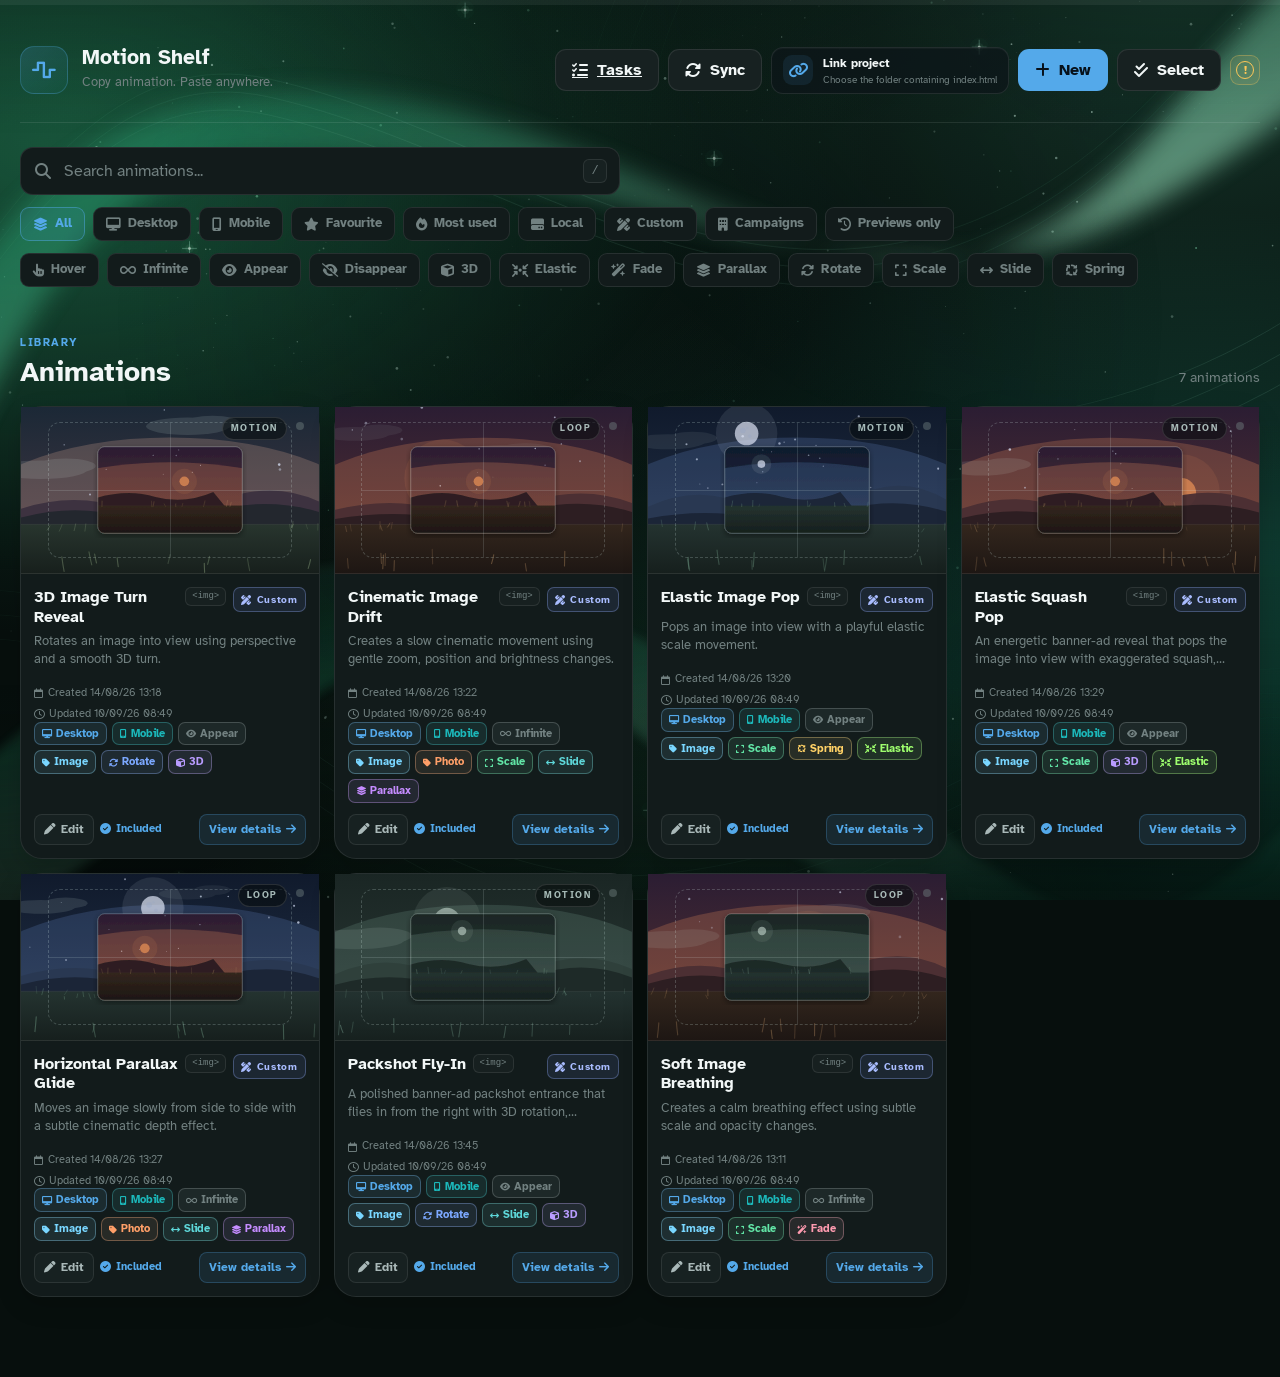
==== index.html @ ca67dcf7 "Motion Shelf V1.23" ====
<!doctype html>
<html lang="en">
  <head>
    <meta charset="UTF-8" />

    <meta name="viewport" content="width=device-width, initial-scale=1.0" />

    <meta
      name="description"
      content="Motion Shelf — a visual CSS animation library."
    />

    <title>Motion Shelf — Animation Library</title>

    <!-- Font -->
    <link rel="preconnect" href="https://fonts.googleapis.com" />
    <link rel="preconnect" href="https://fonts.gstatic.com" crossorigin />

    <link
      href="https://fonts.googleapis.com/css2?family=Atkinson+Hyperlegible:wght@400;700&display=swap"
      rel="stylesheet"
    />

    <!-- Font Awesome -->
    <link
      rel="stylesheet"
      href="https://cdnjs.cloudflare.com/ajax/libs/font-awesome/6.7.2/css/all.min.css"
    />

    <!-- Global -->
    <link rel="stylesheet" href="./styles/styles.css" />

    <!-- Components -->
    <link rel="stylesheet" href="./styles/base.css" />
    <link rel="stylesheet" href="./styles/header.css" />
    <link rel="stylesheet" href="./styles/filters.css" />
    <link rel="stylesheet" href="./styles/cards.css" />
    <link rel="stylesheet" href="./styles/modals.css" />
    <link rel="stylesheet" href="./styles/forms.css" />
    <link rel="stylesheet" href="./styles/enhancements.css" />
    <link rel="stylesheet" href="./styles/library-atmosphere.css" />
    <link rel="stylesheet" href="./styles/toast.css" />

    <!-- ONLY @keyframes -->
    <link rel="stylesheet" href="./styles/keyframes.css" />
  </head>

  <body class="library-page">
    <div class="scroll-progress" aria-hidden="true"><span class="scroll-progress-fill" id="scrollProgressFill"></span></div>
    <div class="ambient-background library-atmosphere" id="libraryAtmosphere" aria-hidden="true">
      <div class="atmosphere-depth" data-depth="0.3">
        <div class="atmosphere-haze"></div>
      </div>
      <div class="atmosphere-depth" data-depth="0.18">
        <svg class="atmosphere-stars" id="libraryStars" viewBox="0 0 1600 1000" preserveAspectRatio="xMidYMid slice" focusable="false"></svg>
      </div>
      <div class="atmosphere-depth" data-depth="0.65">
        <svg class="atmosphere-aurora" viewBox="0 0 1600 1000" preserveAspectRatio="xMidYMid slice" focusable="false">
          <defs>
            <linearGradient id="auroraRibbon" x1="0" y1="0" x2="1" y2="1">
              <stop offset="0" stop-color="#1c7156" stop-opacity="0" />
              <stop offset="0.32" stop-color="#30b883" stop-opacity="0.46" />
              <stop offset="0.56" stop-color="#a8f5ce" stop-opacity="0.6" />
              <stop offset="0.78" stop-color="#19956b" stop-opacity="0.3" />
              <stop offset="1" stop-color="#0e493d" stop-opacity="0" />
            </linearGradient>
            <linearGradient id="auroraEdge" x1="0" y1="0" x2="1" y2="0">
              <stop offset="0" stop-color="#8befbc" stop-opacity="0" />
              <stop offset="0.45" stop-color="#b0fddd" stop-opacity="0.58" />
              <stop offset="1" stop-color="#29ae78" stop-opacity="0" />
            </linearGradient>
          </defs>
          <g class="aurora-ribbon aurora-ribbon--distant">
            <path d="M-200 640 C100 770 60 190 440 165 S1030 510 1290 195 S1600 -140 1850 75 L1850 155 C1560 -15 1520 135 1280 270 S760 210 440 225 S170 880 -200 740Z" fill="url(#auroraRibbon)" />
            <path d="M-200 640 C100 770 60 190 440 165 S1030 510 1290 195 S1600 -140 1850 75" fill="none" stroke="url(#auroraEdge)" stroke-width="1.2" />
          </g>
          <g class="aurora-ribbon aurora-ribbon--near">
            <path d="M-190 790 C180 1110 220 455 720 645 S1170 1190 1570 670 L1700 665 C1270 1320 980 865 710 710 S170 1260 -190 870Z" fill="url(#auroraRibbon)" />
            <path d="M-190 790 C180 1110 220 455 720 645 S1170 1190 1570 670" fill="none" stroke="url(#auroraEdge)" stroke-width="1" />
          </g>
        </svg>
      </div>
      <div class="atmosphere-depth" data-depth="0.45">
        <svg class="atmosphere-contours" viewBox="0 0 1600 1000" preserveAspectRatio="xMidYMid slice" focusable="false">
          <g fill="none" stroke="url(#auroraEdge)">
            <ellipse cx="1240" cy="100" rx="470" ry="325" transform="rotate(-32 1240 100)" />
            <ellipse cx="1240" cy="100" rx="505" ry="350" transform="rotate(-32 1240 100)" />
            <ellipse cx="1240" cy="100" rx="540" ry="375" transform="rotate(-32 1240 100)" />
            <path d="M-100 870 C240 300 440 940 820 900 S1290 540 1730 820 M-100 893 C240 323 440 963 820 923 S1290 563 1730 843 M-100 916 C240 346 440 986 820 946 S1290 586 1730 866" />
          </g>
        </svg>
      </div>
      <div class="atmosphere-depth" data-depth="0.8">
        <svg class="atmosphere-filaments" viewBox="0 0 1600 1000" preserveAspectRatio="xMidYMid slice" focusable="false">
          <g fill="none" stroke="url(#auroraEdge)">
            <path d="M-100 495 C100 630 180 90 450 150 S990 480 1300 150 S1700 -70 1800 10" />
            <path d="M-100 512 C100 647 180 107 450 167 S990 497 1300 167 S1700 -53 1800 27" />
            <path d="M-100 529 C100 664 180 124 450 184 S990 514 1300 184 S1700 -36 1800 44" />
            <path class="aurora-tracer" d="M-100 512 C100 647 180 107 450 167 S990 497 1300 167 S1700 -53 1800 27" />
          </g>
        </svg>
        <svg class="atmosphere-beacons" id="libraryBeacons" viewBox="0 0 1600 1000" preserveAspectRatio="xMidYMid slice" focusable="false"></svg>
      </div>
      <div class="atmosphere-depth atmosphere-depth--particles" data-depth="1">
        <div class="ambient-sparks" id="ambientSparks"></div>
      </div>
      <div class="atmosphere-depth" data-depth="0.9">
        <span class="library-meteor library-meteor--one"></span>
        <span class="library-meteor library-meteor--two"></span>
        <span class="library-meteor library-meteor--three"></span>
      </div>
      <div class="atmosphere-vignette"></div>
    </div>

    <div class="app-shell">
      <!-- ==================================================
    HEADER
    ================================================== -->

      <header class="site-header">
        <div class="brand">
          <div class="brand-mark">
            <i class="fa-solid fa-wave-square"></i>
          </div>

          <div class="brand-copy">
            <h1>Motion Shelf</h1>
            <p>Copy animation. Paste anywhere.</p>
          </div>
        </div>

        <div class="header-actions">
          <a class="button secondary section-link" href="./tasks.html">
            <i class="fa-solid fa-list-check"></i>
            <span>Tasks</span>
          </a>
          <button
            class="button secondary"
            id="syncButton"
            type="button"
            title="Read the campaign archives, classify and group what they contain, and bring the canonical animations into the library. The archives are opened read only."
          >
            <i class="fa-solid fa-rotate"></i>
            <span>Sync</span>
          </button>
          <div class="project-link" id="projectLink" data-status="unlinked">
            <button
              class="project-link-main"
              id="projectLinkButton"
              type="button"
              title="Link the project folder once, then Motion Shelf will reuse it."
            >
              <span class="project-link-icon">
                <i class="fa-solid fa-link"></i>
              </span>
              <span class="project-link-copy">
                <strong id="projectLinkTitle">Link project</strong>
                <small id="projectLinkPath">Choose the folder containing index.html</small>
              </span>
            </button>
            <button
              class="project-change-button"
              id="projectChangeButton"
              type="button"
              title="Choose a different project folder"
              aria-label="Choose a different project folder"
              hidden
            >
              <i class="fa-solid fa-folder-tree"></i>
            </button>
          </div>

          <button
            class="button primary new-button"
            id="newAnimationButton"
            type="button"
          >
            <i class="fa-solid fa-plus"></i>
            <span>New</span>
          </button>

          <button
            class="button secondary select-button"
            id="selectModeButton"
            type="button"
          >
            <i class="fa-solid fa-check-double"></i>
            <span>Select</span>
          </button>

          <button
            class="preview-notice"
            id="previewNotice"
            type="button"
            data-tooltip-place="below"
            data-tooltip="Card previews are a guide, not the finished animation.
Every preview loops, whatever the animation's real iteration count -- so a one-shot motion restarts over and over and can look broken, a long delay leaves the card still for a moment, and a very short duration reads as flicker.
The subject is a stand-in, not the artwork the animation was written for, and the parent perspective and clipping differ too.
The CSS you copy, export or push runs with the real iteration count and parent styles."
          >
            <span class="preview-notice-mark" aria-hidden="true">!</span>
            <span class="preview-notice-label">Previews are approximate</span>
          </button>

        </div>
      </header>

      <!-- ==================================================
    SELECTION BAR
    ================================================== -->

      <div class="selection-bar" id="selectionBar" hidden>
        <div class="selection-info">
          <strong id="selectedCount"> 0 selected </strong>

          <span> Choose animations to remove. </span>
        </div>

        <div class="selection-actions">
          <button
            class="button secondary"
            id="cancelSelectionButton"
            type="button"
          >
            Cancel
          </button>

          <button
            class="button danger"
            id="deleteSelectedButton"
            type="button"
            disabled
          >
            <i class="fa-solid fa-trash"></i>
            Delete
          </button>
        </div>
      </div>

      <!-- ==================================================
    MAIN
    ================================================== -->

      <main>
        <section class="toolbar">
          <div class="search-wrap">
            <i class="fa-solid fa-magnifying-glass"></i>

            <input
              id="searchInput"
              type="search"
              placeholder="Search animations..."
              autocomplete="off"
            />

            <kbd>/</kbd>
          </div>

          <div
            class="filter-list"
            id="filterList"
            aria-label="Animation filters"
          ></div>
        </section>

        <div class="results-heading">
          <div>
            <span class="eyebrow"> LIBRARY </span>

            <h2>Animations</h2>
          </div>

          <div class="results-controls">
            <span class="result-count" id="resultCount"> 0 animations </span>
            <button class="button secondary variants-button" id="variantsButton" type="button" aria-pressed="false" hidden>Show all variants</button>
          </div>
        </div>

        <!-- Cards are generated by JavaScript -->

        <section class="animation-grid" id="animationGrid"></section>

        <!-- ==================================================
      EMPTY STATE
      ================================================== -->

        <div class="empty-state" id="emptyState">
          <div class="empty-icon">
            <i class="fa-regular fa-face-frown"></i>
          </div>

          <h3>No animations yet</h3>

          <p>Create your first animation with the New button.</p>

          <button class="button primary" id="emptyNewButton" type="button">
            <i class="fa-solid fa-plus"></i>
            Create animation
          </button>
        </div>
      </main>
    </div>

    <button class="aurora-top" id="backToTop" type="button" aria-label="Back to top" title="Back to top" hidden>
      <span class="aurora-top-glow" aria-hidden="true"></span>
      <svg class="aurora-top-orbit" viewBox="0 0 64 64" fill="none" aria-hidden="true">
        <circle class="aurora-top-track" cx="32" cy="32" r="28" />
        <circle class="aurora-top-progress" cx="32" cy="32" r="28" pathLength="100" />
        <path class="aurora-top-ribbon" d="M8 39C18 7 45 57 56 24M10 44C24 13 40 48 53 19" />
      </svg>
      <svg class="aurora-top-arrow" viewBox="0 0 24 24" fill="none" aria-hidden="true">
        <path d="M6 12l6-6 6 6M12 6v13" />
        <path class="aurora-top-star" d="M19 3v4M17 5h4" />
      </svg>
      <span class="aurora-top-label">Back to top</span>
    </button>

    <!-- ==================================================
  DETAIL MODAL
  ================================================== -->

    <div class="modal-backdrop" id="detailModalBackdrop" hidden>
      <div
        class="modal detail-modal"
        role="dialog"
        aria-modal="true"
        aria-labelledby="detailModalTitle"
      >
        <button
          class="modal-close"
          id="detailCloseButton"
          type="button"
          aria-label="Close details"
        >
          <i class="fa-solid fa-xmark"></i>
        </button>

        <div id="detailModalContent"></div>
      </div>
    </div>

    <!-- ==================================================
  EDITOR MODAL
  ================================================== -->

    <div class="modal-backdrop" id="editorModalBackdrop" hidden>
      <div
        class="modal editor-modal"
        role="dialog"
        aria-modal="true"
        aria-labelledby="editorModalTitle"
      >
        <button
          class="modal-close"
          id="editorCloseButton"
          type="button"
          aria-label="Close editor"
        >
          <i class="fa-solid fa-xmark"></i>
        </button>

        <div class="modal-heading">
          <span class="eyebrow">
            <span id="editorEyebrow"> CREATE </span>
          </span>

          <h2 id="editorModalTitle">New animation</h2>

          <p id="editorModalDescription">Create a reusable animation preset.</p>
        </div>

        <form id="animationForm" novalidate>
          <input type="hidden" name="id" />

          <div class="form-error-summary" id="formErrorSummary" role="alert" hidden></div>

          <div class="editor-workspace">
            <section class="editor-live-section" aria-labelledby="livePreviewTitle">
            <div class="section-heading-row">
              <div>
                <span class="section-kicker">ALWAYS LIVE</span>
                <h3 id="livePreviewTitle">Safe-frame preview</h3>
              </div>
              <span class="preview-loop-badge"><i class="fa-solid fa-infinity"></i> Editor loop</span>
            </div>

            <div class="editor-live-stage" id="editorLiveStage">
              <div class="safe-frame" aria-hidden="true">
                <span>SAFE FRAME</span>
              </div>
              <div class="editor-live-parent" id="editorLiveParent">
                <img id="editorLiveImage" alt="Live animation preview" />
              </div>
            </div>
            <div class="editor-preview-meta"><code id="editorClassPreview">.ms-animation</code><span><i class="fa-solid fa-lock"></i> Current animation only</span></div>
            </section>

            <div class="editor-controls">
              <div class="form-grid">
            <!-- NAME -->

            <label>
              <span>Name</span>

              <input name="name" required placeholder="Floating image" />
            </label>

            <label>
              <span>Scoped CSS class</span>

              <input name="className" required autocomplete="off" placeholder="ms-floating-image" />
              <small class="field-help">Only this animation uses this selector.</small>
            </label>

            <!-- TARGET -->

            <label>
              <span>Target</span>

              <select name="target">
                <option value="div">div</option>

                <option value="img">img</option>

                <option value="button">button</option>

                <option value="element">element</option>
              </select>
            </label>

            <!-- DESCRIPTION -->

            <label class="full">
              <span>Description</span>

              <textarea
                name="description"
                rows="3"
                placeholder="Explain what the animation does."
              ></textarea>
            </label>

            <!-- DEVICE -->

            <div class="form-field">
              <span class="field-label"> Device </span>

              <div class="device-selector" id="deviceSelector">
                <button type="button" data-device="desktop">
                  <i class="fa-solid fa-desktop"></i>
                  Desktop
                </button>

                <button type="button" data-device="mobile">
                  <i class="fa-solid fa-mobile-screen"></i>
                  Mobile
                </button>

                <button type="button" data-device="both">
                  <i class="fa-solid fa-display"></i>
                  Both
                </button>
              </div>

              <input type="hidden" name="device" value="desktop" />
            </div>

            <!-- INTERACTION -->

            <label>
              <span>Interaction</span>

              <select name="interaction">
                <option value="appear">Appear</option>

                <option value="disappear">Disappear</option>

                <option value="hover">Hover</option>

                <option value="infinite">Infinite</option>

                <option value="static">Static</option>
              </select>
            </label>

            <!-- CATEGORY -->

            <div class="form-field full">
              <span class="field-label"> Categories </span>

              <div class="category-picker" id="categoryPicker"></div>
            </div>

            <!-- ANIMATION NAME -->

            <label class="full">
              <span> Animation keyframe name </span>

              <input name="animationName" required autocomplete="off" list="animationNameSuggestions" placeholder="msFloatingImage" />
              <datalist id="animationNameSuggestions">
                <option value="msFadeIn"></option>
                <option value="msSlideUp"></option>
                <option value="msFloat"></option>
                <option value="msPulse"></option>
                <option value="msRotateIn"></option>
              </datalist>
            </label>

            <section class="form-section full animation-settings">
              <div class="section-heading-row compact">
                <div>
                  <span class="section-kicker">ANIMATION SETTINGS</span>
                  <h3>Timing and easing</h3>
                </div>
                <code id="resolvedEasingValue">cubic-bezier(0.42, 0, 0.58, 1)</code>
              </div>

              <div class="animation-settings-grid">
                <label>
                  <span>Duration</span>
                  <div class="number-unit-field">
                    <input name="duration" type="number" min="0.01" step="0.05" value="1.2" inputmode="decimal" />
                    <select name="durationUnit" aria-label="Duration unit">
                      <option value="s">s</option>
                      <option value="ms">ms</option>
                    </select>
                  </div>
                </label>

                <label>
                  <span>Delay</span>
                  <div class="number-unit-field">
                    <input name="delay" type="number" step="0.05" value="0" inputmode="decimal" />
                    <select name="delayUnit" aria-label="Delay unit">
                      <option value="s">s</option>
                      <option value="ms">ms</option>
                    </select>
                  </div>
                </label>

                <label>
                  <span>Iterations in exported CSS</span>
                  <input name="iterationCount" value="1" list="iterationSuggestions" autocomplete="off" />
                  <datalist id="iterationSuggestions">
                    <option value="1"></option>
                    <option value="2"></option>
                    <option value="3"></option>
                    <option value="infinite"></option>
                  </datalist>
                </label>

                <label>
                  <span>Easing family</span>
                  <select id="easingFamily"></select>
                  <select name="easing" id="easingSelect" hidden aria-hidden="true" tabindex="-1"></select>
                </label>
              </div>

                <div class="easing-direction" role="group" aria-label="Power strength" id="easingPower" hidden>
                  <span>Power</span>
                  <button type="button" data-power="1" aria-pressed="false">1</button>
                  <button type="button" data-power="2" aria-pressed="false">2</button>
                  <button type="button" data-power="3" aria-pressed="false">3</button>
                  <button type="button" data-power="4" aria-pressed="false">4</button>
                </div>
                <div class="easing-direction" role="group" aria-label="Easing direction" id="easingDirection">
                  <span>Direction</span>
                  <button type="button" data-direction="default" aria-pressed="false" hidden>Default</button>
                  <button type="button" data-direction="in" aria-pressed="false">In</button>
                  <button type="button" data-direction="out" aria-pressed="false">Out</button>
                  <button type="button" data-direction="inOut" aria-pressed="false">InOut</button>
                  <small id="easingDirectionHelp">Choose a GSAP-style family to set its direction.</small>
                </div>
              <details class="easing-library">
                <summary>Browse easing curves <span>CSS + GSAP-style</span></summary>
                <div class="easing-library-grid" id="easingLibrary"></div>
              </details>

              <div class="bezier-editor" id="bezierEditor">
                <div class="bezier-graph" id="bezierGraph">
                  <svg viewBox="0 0 300 200" role="img" aria-label="Draggable cubic bezier curve editor">
                    <path class="bezier-grid" d="M24 60H276 M24 100H276 M24 140H276 M87 20V180 M150 20V180 M213 20V180" />
                    <path class="bezier-guide" id="bezierGuideOne" />
                    <path class="bezier-guide" id="bezierGuideTwo" />
                    <path class="bezier-curve" id="bezierCurve" />
                    <circle class="bezier-endpoint" cx="24" cy="140" r="4" />
                    <circle class="bezier-endpoint" cx="276" cy="60" r="4" />
                    <circle class="bezier-handle" id="bezierHandleOne" r="9" tabindex="0" />
                    <circle class="bezier-handle second" id="bezierHandleTwo" r="9" tabindex="0" />
                  </svg>
                  <span class="bezier-axis start">0</span>
                  <span class="bezier-axis end">1</span>
                </div>

                <div class="bezier-controls">
                  <p id="easingHelp">Drag both handles to customize the curve.</p>
                  <div class="bezier-inputs">
                    <label><span>x1</span><input name="bezierX1" type="number" min="0" max="1" step="0.001" /></label>
                    <label><span>y1</span><input name="bezierY1" type="number" min="-0.5" max="1.5" step="0.001" /></label>
                    <label><span>x2</span><input name="bezierX2" type="number" min="0" max="1" step="0.001" /></label>
                    <label><span>y2</span><input name="bezierY2" type="number" min="-0.5" max="1.5" step="0.001" /></label>
                  </div>
                  <div class="easing-runway" aria-label="Live easing preview">
                    <span id="easingRunner"></span>
                  </div>
                </div>
              </div>
            </section>

            <!-- CSS -->

            <label class="full">
              <span> Styles for this class </span>

              <div
                class="template-values"
                id="templateValues"
                aria-label="Adjustable values"
                hidden
              ></div>

              <textarea
                name="css"
                rows="7"
                spellcheck="false"
                placeholder="width: 240px;
border-radius: 24px;
filter: drop-shadow(0 18px 28px rgba(0, 0, 0, .3));"
              ></textarea>
              <small class="field-help">These declarations are exported only under the scoped class above. Animation timing is controlled above.</small>
            </label>

            <!-- KEYFRAMES -->

            <label class="full">
              <span> Keyframes </span>

              <textarea
                name="keyframes"
                rows="12"
                required
                spellcheck="false"
                placeholder="from {
  opacity: 0;
}

to {
  opacity: 1;
}"
              ></textarea>

              <small class="field-help">
                Enter either the contents of the keyframes or a complete
                @keyframes rule.
              </small>
            </label>

            <!-- PARENT -->

            <label class="full">
              <span> Parent properties </span>

              <textarea
                name="parent"
                rows="6"
                spellcheck="false"
                placeholder="perspective: 1000px;
transform-style: preserve-3d;"
              ></textarea>

              <small class="field-help">
                Useful for 3D animations and parent-level CSS.
              </small>
            </label>
              </div>
            </div>
          </div>

          <div class="form-actions">
            <button
              type="button"
              class="button secondary"
              id="editorCancelButton"
            >
              Cancel
            </button>

            <button
              type="submit"
              class="button primary"
              id="saveAnimationButton"
            >
              <i class="fa-solid fa-plus"></i>
              Add animation
            </button>
          </div>
        </form>
      </div>
    </div>

    <!-- ==================================================
  DELETE MODAL
  ================================================== -->

    <div class="modal-backdrop" id="scanModalBackdrop" hidden>
      <section
        class="modal small-modal scan-modal"
        role="dialog"
        aria-modal="true"
        aria-labelledby="scanModalTitle"
      >
        <button
          class="modal-close"
          id="scanCloseButton"
          type="button"
          aria-label="Close"
        >
          <i class="fa-solid fa-xmark"></i>
        </button>

        <div class="modal-heading">
          <span class="eyebrow">
            <i class="fa-solid fa-radar"></i>
            ARCHIVE SCAN
          </span>

          <h2 id="scanModalTitle">Sync results</h2>

          <p id="scanModalDescription">
            The archives were read without being modified.
          </p>
        </div>

        <dl class="scan-stats" id="scanStats"></dl>

        <div class="scan-actions">
          <button class="button secondary" id="scanDismissButton" type="button">
            Close
          </button>

          <button class="button primary" id="scanImportButton" type="button">
            <i class="fa-solid fa-file-import"></i>
            <span id="scanImportLabel">Add to library</span>
          </button>
        </div>
      </section>
    </div>

    <div class="modal-backdrop" id="deleteModalBackdrop" hidden>
      <div
        class="modal small-modal"
        role="dialog"
        aria-modal="true"
        aria-labelledby="deleteModalTitle"
      >
        <button
          class="modal-close"
          id="deleteCloseButton"
          type="button"
          aria-label="Close"
        >
          <i class="fa-solid fa-xmark"></i>
        </button>

        <div class="modal-heading">
          <span class="eyebrow"> DELETE </span>

          <h2 id="deleteModalTitle">Remove animations</h2>

          <p id="deleteModalDescription">
            Choose where the selected animations should be removed from.
          </p>
        </div>

        <div class="delete-options">
          <button class="delete-option" id="deleteLocalButton" type="button">
            <span class="delete-option-icon">
              <i class="fa-solid fa-database"></i>
            </span>

            <span>
              <strong> Delete locally </strong>

              <small> Remove from Motion Shelf only. </small>
            </span>
          </button>

          <button class="delete-option" id="deleteCodeButton" type="button">
            <span class="delete-option-icon danger-icon">
              <i class="fa-solid fa-folder-open"></i>
            </span>

            <span>
              <strong> Delete locally + code </strong>

              <small>
                Choose your project folder and remove the CSS file too.
              </small>
            </span>
          </button>
        </div>
      </div>
    </div>

    <!-- ==================================================
  TOAST
  ================================================== -->

    <div class="toast" id="toast" role="status" aria-live="polite">
      <i id="toastIcon" class="fa-solid fa-check"></i>

      <span id="toastText"> Done </span>
    </div>

    <!-- ==================================================
  APP
  ================================================== -->

    <script type="module" src="./scripts/app.js"></script>
    <script type="module" src="./scripts/library-atmosphere.js"></script>
    <script type="module" src="./scripts/scroll-progress.js"></script>
    <script type="module" src="./scripts/back-to-top.js"></script>
  </body>
</html>
---- styles/styles.css ----
:root {
  --bg: #0b1010;
  --bg-soft: #101717;
  --surface: #121b1b;
  --surface-2: #172121;
  --surface-3: #1c2828;

  --border: rgba(255, 255, 255, 0.09);
  --border-strong: rgba(255, 255, 255, 0.15);

  --text: #f2f7f7;
  --text-soft: #a9b8b8;
  --text-muted: #728181;

  --primary: #54A9EA;
  --primary-strong: #3575BD;
  --primary-text: #07111A;
  
  --presence: #1CB8BA;
  --presence-blue: #3575BD;
  --presence-soft: rgba(28, 184, 186, 0.12);
  --presence-blue-soft: rgba(53, 117, 189, 0.12);
  
  --danger: #ff6f78;
  --danger-soft: rgba(255, 111, 120, 0.12);

  --shadow-sm: 0 8px 24px rgba(0, 0, 0, 0.18);

  --shadow: 0 20px 60px rgba(0, 0, 0, 0.32);

  --radius-sm: 10px;
  --radius: 16px;
  --radius-lg: 22px;

  --container: 1440px;

  --transition: 160ms ease;

  --font:
    "Atkinson Hyperlegible", system-ui, -apple-system, BlinkMacSystemFont,
    "Segoe UI", sans-serif;
}

*,
*::before,
*::after {
  box-sizing: border-box;
}

html {
  min-height: 100%;
  background: var(--bg);
}

body {
  margin: 0;
  min-height: 100vh;
  background: var(--bg);
  color: var(--text);
  font-family: var(--font);
  font-size: 16px;
  line-height: 1.5;
}

button,
input,
textarea,
select {
  font: inherit;
}

button {
  cursor: pointer;
}

img {
  display: block;
  max-width: 100%;
}

[hidden] {
  display: none !important;
}

::selection {
  background: var(--primary);
  color: var(--primary-text);
}

/* ==================================================
   CUSTOM SCROLLBAR
   The page-level (html/body) scrollbar is hidden outright -- the
   scroll-progress bar below is the page's scroll indicator instead, so
   there is no need for a right-edge bar too. Every OTHER scrollable
   area (filters row, modals, task lanes, etc.) keeps a slim, solid
   colored scrollbar; each page (library-atmosphere.css, task-sky.css)
   recolors those to match its own theme. No gradients/animation here:
   a lot of real browser/OS combinations (notably macOS overlay
   scrollbars) ignore anything on this pseudo-element beyond a flat
   background-color, so that is all this relies on.
   ================================================== */

html,
body {
  scrollbar-width: none;
}

html::-webkit-scrollbar,
body::-webkit-scrollbar {
  display: none;
}

* {
  scrollbar-width: thin;
  scrollbar-color: var(--presence) rgba(10, 16, 16, 0.6);
}

*::-webkit-scrollbar {
  width: 12px;
  height: 12px;
}

*::-webkit-scrollbar-track {
  background: rgba(10, 16, 16, 0.6);
}

*::-webkit-scrollbar-thumb {
  background-color: var(--presence);
  border-radius: 999px;
}

*::-webkit-scrollbar-thumb:hover {
  background-color: var(--primary);
}

*::-webkit-scrollbar-corner {
  background: transparent;
}

/* ==================================================
   SCROLL PROGRESS
   A glowing line pinned to the top of the viewport whose width tracks
   scroll position (scripts/scroll-progress.js). No automatic/looping
   animation -- it only moves because you scroll. Each page re-colors
   .scroll-progress-fill to match its own theme.
   ================================================== */

.scroll-progress {
  position: fixed;
  top: 0;
  left: 0;
  right: 0;
  height: 5px;
  z-index: 999;

  background: rgba(255, 255, 255, 0.06);

  pointer-events: none;
}

.scroll-progress-fill {
  position: relative;

  display: block;
  height: 100%;
  width: 0%;

  background-image: linear-gradient(90deg, var(--presence), var(--primary), var(--primary-strong));

  box-shadow:
    0 0 10px rgba(28, 184, 186, 0.75),
    0 0 22px rgba(53, 117, 189, 0.45);

  transition: width 80ms linear;
}
---- styles/base.css ----
.app-shell {
  width: min(calc(100% - 40px), var(--container));

  margin: 0 auto;
  padding: 28px 0 80px;
}

main {
  min-width: 0;
}

.button {
  display: inline-flex;
  align-items: center;
  justify-content: center;
  gap: 9px;

  min-height: 42px;
  padding: 0 16px;

  border: 1px solid transparent;
  border-radius: 11px;

  font-weight: 700;
  white-space: nowrap;

  transition:
    transform var(--transition),
    background var(--transition),
    border-color var(--transition),
    opacity var(--transition);
}

.button:hover:not(:disabled) {
  transform: translateY(-1px);
}

.button:active:not(:disabled) {
  transform: translateY(0);
}

.button:disabled {
  cursor: not-allowed;
  opacity: 0.45;
}

.button.primary {
  background: var(--primary);
  color: var(--primary-text);
}

.button.primary:hover:not(:disabled) {
  background: var(--primary-strong);
}

.button.secondary {
  background: var(--surface-2);
  color: var(--text);
  border-color: var(--border);
}

.button.secondary:hover:not(:disabled) {
  background: var(--surface-3);
  border-color: var(--border-strong);
}

.button.danger {
  background: var(--danger);
  color: #180709;
}

.button.danger:hover:not(:disabled) {
  filter: brightness(1.05);
}

.eyebrow {
  display: inline-flex;
  align-items: center;
  gap: 7px;

  color: var(--primary);

  font-size: 11px;
  font-weight: 700;
  letter-spacing: 0.14em;
  text-transform: uppercase;
}

.results-heading {
  display: flex;
  align-items: flex-end;
  justify-content: space-between;
  gap: 20px;

  margin: 42px 0 18px;
}

.results-heading h2 {
  margin: 4px 0 0;
  font-size: 28px;
  line-height: 1.1;
}

.result-count {
  color: var(--text-muted);
  font-size: 14px;
}

.results-controls {
  display: flex;
  justify-content: flex-end;
  align-items: center;
  flex-wrap: wrap;
  gap: 8px 12px;
  text-align: right;
}

.variants-button {
  min-height: 32px;
  padding: 0 10px;
  font-size: 12px;
}

.empty-state {
  padding: 80px 20px;
  text-align: center;
}

.empty-icon {
  width: 64px;
  height: 64px;

  margin: 0 auto 20px;

  display: grid;
  place-items: center;

  border: 1px solid var(--border);
  border-radius: 18px;

  background: var(--surface);

  color: var(--text-muted);
  font-size: 24px;
}

.empty-state h3 {
  margin: 0 0 7px;
  font-size: 22px;
}

.empty-state p {
  margin: 0 auto 20px;
  max-width: 460px;
  color: var(--text-muted);
}

@media (max-width: 700px) {
  .app-shell {
    width: min(calc(100% - 24px), var(--container));

    padding-top: 16px;
  }

  .results-heading {
    align-items: flex-start;
  }
}
---- styles/header.css ----
/* ==================================================
SITE HEADER
================================================== */

.site-header {
  display: flex;
  align-items: center;
  justify-content: space-between;
  gap: 30px;

  padding: 18px 0 28px;

  border-bottom: 1px solid var(--border);
}

/* ==================================================
BRAND
================================================== */

.brand {
  display: flex;
  align-items: center;
  gap: 14px;
}

.brand-mark {
  width: 48px;
  height: 48px;

  display: grid;
  place-items: center;

  border: 1px solid rgba(84, 169, 234, 0.28);
  border-radius: 14px;

  background: linear-gradient(
    145deg,
    rgba(84, 169, 234, 0.18),
    rgba(28, 184, 186, 0.05)
  );

  color: var(--primary);
  font-size: 19px;
}

.brand-copy h1 {
  margin: 0;

  font-size: 21px;
  line-height: 1;
}

.brand-copy p {
  margin: 5px 0 0;

  color: var(--text-muted);
  font-size: 13px;
}

/* ==================================================
HEADER ACTIONS
================================================== */

.header-actions {
  display: flex;
  align-items: center;
  justify-content: flex-end;
  gap: 9px;
  flex-wrap: wrap;
}

/* ==================================================
PREVIEW NOTICE
================================================== */

/*
 * A standing caveat rather than an announcement, so it lives in the header
 * in the header and never gets dismissed: card previews always loop and
 * always use a stand-in subject, so a fair number of them look wrong in ways
 * the exported CSS is not. The explanation is in its data-tooltip.
 */
.preview-notice {
  display: inline-flex;
  align-items: center;
  justify-content: center;

  width: 30px;
  min-height: 30px;
  padding: 0;

  border: 1px solid rgba(255, 199, 88, 0.32);
  border-radius: 9px;

  background: rgba(255, 199, 88, 0.09);
  color: #ffc758;

  font-size: 12px;
  font-weight: 700;

  cursor: help;

  transition:
    border-color var(--transition),
    background var(--transition),
    transform var(--transition);
}

.preview-notice:hover,
.preview-notice:focus-visible {
  border-color: rgba(255, 199, 88, 0.6);
  background: rgba(255, 199, 88, 0.16);
  transform: translateY(-1px);
}

/*
 * The wording lives in the tooltip and, for a screen reader, in the label
 * below. It is not painted: the header row is width-capped by the shell and
 * has limited slack, so any visible label pushes the header controls onto a
 * second line at every viewport width -- 2200px included.
 */
.preview-notice-label {
  position: absolute;
  width: 1px;
  height: 1px;
  margin: -1px;
  padding: 0;
  overflow: hidden;
  clip-path: inset(50%);
  white-space: nowrap;
}

.preview-notice-mark {
  display: inline-grid;
  place-items: center;

  flex: 0 0 auto;

  width: 18px;
  height: 18px;

  border: 1px solid currentColor;
  border-radius: 50%;

  font-size: 11px;
  font-weight: 700;
  line-height: 1;
}

/* ==================================================
ACTIVE SELECT BUTTON
================================================== */

.select-button.active {
  background: var(--primary);
  color: var(--primary-text);
  border-color: var(--primary);
}

/* ==================================================
SELECTION BAR
================================================== */

.selection-bar {
  display: flex;
  align-items: center;
  justify-content: space-between;
  gap: 20px;

  margin-top: 18px;
  padding: 13px 15px;

  border: 1px solid rgba(84, 169, 234, 0.22);
  border-radius: var(--radius);

  background: linear-gradient(
    90deg,
    rgba(84, 169, 234, 0.08),
    rgba(28, 184, 186, 0.03)
  );
}

.selection-info {
  display: flex;
  align-items: center;
  gap: 12px;
}

.selection-info strong {
  color: var(--primary);
}

.selection-info span {
  color: var(--text-muted);
  font-size: 13px;
}

.selection-actions {
  display: flex;
  gap: 8px;
}

/* ==================================================
RESPONSIVE
================================================== */

@media (max-width: 1100px) {
  .site-header {
    align-items: flex-start;
    flex-direction: column;
  }

  .header-actions {
    width: 100%;
    justify-content: flex-start;
  }

}

@media (max-width: 650px) {
  .selection-bar {
    align-items: flex-start;
    flex-direction: column;
  }

  .selection-actions {
    width: 100%;
  }

  .selection-actions .button {
    flex: 1;
  }
}
---- styles/filters.css ----
.toolbar {
  margin-top: 24px;
}

.search-wrap {
  position: relative;

  display: flex;
  align-items: center;

  max-width: 600px;
}

.search-wrap > i {
  position: absolute;
  left: 15px;

  color: var(--text-muted);
  pointer-events: none;
}

.search-wrap input {
  width: 100%;
  height: 48px;

  padding: 0 55px 0 43px;

  border: 1px solid var(--border);
  border-radius: 13px;

  outline: none;

  background: var(--surface);
  color: var(--text);

  transition:
    border-color var(--transition),
    box-shadow var(--transition);
}

.search-wrap input::placeholder {
  color: var(--text-muted);
}

.search-wrap input:focus {
  border-color: rgba(84, 169, 234, 0.55);

  box-shadow: 0 0 0 3px rgba(84, 169, 234, 0.1);
}

.search-wrap kbd {
  position: absolute;
  right: 13px;

  min-width: 24px;
  height: 24px;

  display: grid;
  place-items: center;

  border: 1px solid var(--border);
  border-radius: 6px;

  background: var(--surface-2);
  color: var(--text-muted);

  font-size: 12px;
}

.filter-list {
  display: flex;
  flex-direction: column;
  align-items: flex-start;
  gap: 12px;

  margin-top: 12px;
}

.filter-row {
  display: flex;
  width: 100%;
  align-items: flex-start;
  gap: 8px;
  flex-wrap: wrap;
}

.filter-button {
  display: inline-flex;
  align-items: center;
  gap: 7px;

  min-height: 34px;
  padding: 0 12px;

  flex: 0 0 auto;

  border: 1px solid var(--border);
  border-radius: 9px;

  background: var(--surface);
  color: var(--text-muted);

  font-size: 13px;
  font-weight: 700;

  transition:
    color var(--transition),
    background var(--transition),
    border-color var(--transition),
    transform var(--transition);
}

.filter-button:hover {
  color: var(--text);
  border-color: var(--border-strong);
  transform: translateY(-1px);
}

.filter-button.active {
  border-color: rgba(84, 169, 234, 0.45);
  background: rgba(84, 169, 234, 0.1);
  color: var(--primary);
}

/* The favourite chip and the sort chip earn their own colours, so it is
   obvious at a glance that they are not just two more categories. */
.filter-button[data-filter="favourite"].active {
  border-color: rgba(255, 199, 88, 0.5);
  background: rgba(255, 199, 88, 0.12);
  color: #ffc758;
}

.filter-sort.active {
  border-color: rgba(255, 138, 92, 0.5);
  background: rgba(255, 138, 92, 0.12);
  color: #ff8a5c;
}

/* ==================================================
  ARCHIVE FOLDER PICKER
  ================================================== */

/* Its own line under the chips: it belongs to whichever archive chip is up,
   and it should not be something you have to scroll sideways to find. */
.filter-extras {
  width: 100%;

  display: flex;
  align-items: center;
  gap: 10px;

  margin-top: 2px;
  padding-bottom: 4px;
}

/* The trigger and its panel are one positioned unit. */
.folder-picker {
  position: relative;

  display: inline-flex;

  max-width: 100%;
}

.folder-picker-trigger {
  display: inline-flex;
  align-items: center;
  gap: 9px;

  max-width: 100%;
  min-height: 34px;

  padding: 0 10px 0 12px;

  border: 1px solid rgba(84, 169, 234, 0.32);
  border-radius: 10px;

  background: rgba(84, 169, 234, 0.07);
  color: var(--text);

  font-size: 12px;
  font-weight: 700;

  transition:
    border-color var(--transition),
    background var(--transition),
    box-shadow var(--transition);
}

.folder-picker-trigger:hover,
.folder-picker.is-open .folder-picker-trigger {
  border-color: rgba(84, 169, 234, 0.6);
  background: rgba(84, 169, 234, 0.12);
}

.folder-picker.is-open .folder-picker-trigger {
  box-shadow: 0 0 0 3px rgba(84, 169, 234, 0.12);
}

.folder-picker-trigger > i:first-child {
  color: var(--primary);
}

.folder-picker-label {
  color: var(--primary);

  font-size: 10px;
  font-weight: 800;
  letter-spacing: 0.1em;
  text-transform: uppercase;

  white-space: nowrap;
}

.folder-picker-value {
  overflow: hidden;

  max-width: 190px;

  color: var(--text-muted);

  white-space: nowrap;
  text-overflow: ellipsis;
}

/* A folder is actually chosen, rather than "all of them". */
.folder-picker-trigger.is-chosen .folder-picker-value {
  color: var(--text);
}

.folder-picker-count {
  min-width: 20px;
  padding: 2px 6px;

  border-radius: 999px;

  background: rgba(255, 255, 255, 0.07);
  color: var(--text-muted);

  font-size: 10px;
  font-weight: 800;
  text-align: center;
}

.folder-picker-caret {
  color: var(--text-muted);
  font-size: 10px;

  transition: transform var(--transition);
}

.folder-picker.is-open .folder-picker-caret {
  transform: rotate(180deg);
}

/* ---------- the panel ---------- */

@keyframes folder-picker-open {
  from {
    opacity: 0;
    transform: translateY(-6px) scale(0.985);
  }

  to {
    opacity: 1;
    transform: none;
  }
}

.folder-picker-panel {
  position: absolute;
  z-index: 40;

  top: calc(100% + 7px);
  left: 0;

  width: min(320px, 84vw);

  display: flex;
  flex-direction: column;

  overflow: hidden;

  border: 1px solid var(--border-strong);
  border-radius: 13px;

  background: #0c1618;
  box-shadow:
    0 18px 44px rgba(0, 0, 0, 0.5),
    0 0 0 1px rgba(84, 169, 234, 0.08);

  transform-origin: top left;
  animation: folder-picker-open 140ms ease both;
}

@media (prefers-reduced-motion: reduce) {
  .folder-picker-panel {
    animation: none;
  }
}

.folder-picker-search-wrap {
  position: relative;

  display: flex;
  align-items: center;

  padding: 9px 9px 7px;

  border-bottom: 1px solid var(--border);
}

.folder-picker-search-wrap > i {
  position: absolute;
  left: 20px;

  color: var(--text-muted);
  font-size: 11px;

  pointer-events: none;
}

.folder-picker-search {
  width: 100%;
  min-height: 32px;

  padding: 0 10px 0 30px;

  border: 1px solid var(--border);
  border-radius: 9px;

  outline: none;

  background: var(--surface-2);
  color: var(--text);

  font-size: 12px;
}

.folder-picker-search::placeholder {
  color: var(--text-muted);
}

.folder-picker-search:focus {
  border-color: rgba(84, 169, 234, 0.55);
  box-shadow: 0 0 0 3px rgba(84, 169, 234, 0.1);
}

.folder-picker-list {
  max-height: 264px;

  padding: 6px;

  overflow-y: auto;

  scrollbar-width: thin;
  scrollbar-color: #30b883 rgba(7, 15, 13, 0.65);
}

.folder-picker-list::-webkit-scrollbar {
  width: 8px;
}

.folder-picker-list::-webkit-scrollbar-track {
  background: rgba(7, 15, 13, 0.65);
}

.folder-picker-list::-webkit-scrollbar-thumb {
  background-color: #30b883;
  border-radius: 999px;
}

.folder-picker-option {
  display: flex;
  align-items: center;
  gap: 9px;

  width: 100%;
  min-height: 32px;

  padding: 0 9px;

  border: 1px solid transparent;
  border-radius: 8px;

  background: transparent;
  color: var(--text-muted);

  font-size: 12px;
  font-weight: 600;
  text-align: left;
}

/* One highlight, driven by the keyboard and by the pointer alike, so arrow
   keys and the mouse never disagree about where you are. */
.folder-picker-option.is-highlighted {
  border-color: rgba(84, 169, 234, 0.3);
  background: rgba(84, 169, 234, 0.12);
  color: var(--text);
}

.folder-picker-option.is-selected {
  color: var(--primary);
}

.folder-picker-tick {
  flex: 0 0 auto;

  width: 11px;

  font-size: 10px;

  opacity: 0;
}

.folder-picker-option.is-selected .folder-picker-tick {
  opacity: 1;
}

.folder-picker-name {
  flex: 1 1 auto;

  overflow: hidden;

  white-space: nowrap;
  text-overflow: ellipsis;
}

.folder-picker-option-count {
  flex: 0 0 auto;

  padding: 1px 6px;

  border-radius: 999px;

  background: rgba(255, 255, 255, 0.06);

  font-size: 10px;
  font-weight: 800;
}

.folder-picker-empty {
  margin: 0;
  padding: 14px 10px;

  color: var(--text-muted);

  font-size: 12px;
  text-align: center;
}

.folder-picker-empty b {
  color: var(--text);
}

.filter-extras-empty {
  display: inline-flex;
  align-items: center;
  gap: 7px;

  color: var(--text-muted);
  font-size: 12px;
}

.filter-button[data-filter="campaigns"].active {
  border-color: rgba(255, 176, 92, 0.5);
  background: rgba(255, 168, 76, 0.12);
  color: #ffb85c;
}

.filter-button[data-filter="previews-only"].active {
  border-color: rgba(186, 148, 255, 0.5);
  background: rgba(170, 132, 255, 0.12);
  color: #c3a6ff;
}
---- styles/cards.css ----
/* ==================================================
   ANIMATION GRID
   ================================================== */

.animation-grid {
  display: grid;

  /*
   * Column count follows the width instead of being fixed at three, so the
   * grid fills whatever it is given: four across the 1440px container, three
   * around 1000px, two around 700px, one on a phone. `min(...100%)` is what
   * stops the track floor from overflowing a viewport narrower than itself --
   * a bare minmax(290px, 1fr) forces a 290px column onto a 280px screen.
   */
  grid-template-columns: repeat(auto-fill, minmax(min(290px, 100%), 1fr));

  gap: 14px;

  align-items: stretch;
}

/* ==================================================
     ANIMATION CARD
     ================================================== */

.animation-card {
  min-width: 0;
  /*
   * Keep the card's own children contained where needed (the preview does
   * that itself), but let badge tooltips escape the card. The LOCAL/source
   * tooltip sits above the title row and was otherwise cut off at this edge.
   */
  overflow: visible;

  display: flex;
  flex-direction: column;

  border: 1px solid var(--border);
  border-radius: var(--radius-lg);

  background: var(--surface);

  box-shadow: var(--shadow-sm);

  transition:
    transform 180ms ease,
    border-color 180ms ease,
    box-shadow 180ms ease;
}

.animation-card:hover {
  /* Keep an open badge tooltip above neighbouring cards in the grid. */
  z-index: 1;
  transform: translateY(-3px);

  border-color: var(--border-strong);

  box-shadow: 0 18px 40px rgba(0, 0, 0, 0.28);
}

.animation-card:focus-within {
  z-index: 1;
}

.animation-card.selected {
  border-color: rgba(84, 169, 234, 0.65);

  box-shadow:
    0 0 0 2px rgba(84, 169, 234, 0.14),
    0 10px 30px rgba(84, 169, 234, 0.08);
}

.animation-card.selected {
  border-color: rgba(84, 169, 234, 0.65);

  box-shadow:
    0 0 0 2px rgba(84, 169, 234, 0.14),
    0 10px 30px rgba(84, 169, 234, 0.08);
}

/* ==================================================
     CARD PREVIEW
     ================================================== */

.card-preview {
  position: relative;

  width: 100%;

  /*
         * Keeps the image proportional to the card width.
         * 16 / 9 gives a wider, cleaner preview.
         */
  aspect-ratio: 16 / 9;

  flex: 0 0 auto;

  overflow: hidden;

  border-bottom: 1px solid var(--border);

  /*
         * The drawn landscape lives on the stage, not on the animated
         * element. Whatever the keyframes do to the subject -- fly it in from
         * off-frame, squash it, turn it away -- the frame stays filled.
         */
  background-color: #0c1212;
  background-repeat: no-repeat;
  background-position: center;
  background-size: cover;

  display: flex;
  align-items: center;
  justify-content: center;

  cursor: pointer;
}

.preview-image {
  display: block;

  /*
         * The subject sits inside the frame with room around it, so motion
         * has somewhere to happen and stays readable against the scenery.
         */
  width: 58%;
  height: 58%;

  object-fit: contain;

  user-select: none;
}

/*
 * The stage is a flex container now, so this label is positioned out of the
 * flow -- otherwise it would sit beside the subject instead of over the
 * scenery.
 */
.preview-type {
  position: absolute;
  z-index: 5;

  top: 10px;
  /* Clear of the presence dot, which sits in the same corner. */
  right: 32px;

  padding: 4px 8px;

  border: 1px solid rgba(255, 255, 255, 0.12);
  border-radius: 999px;

  background: rgba(6, 12, 12, 0.55);

  color: rgba(224, 249, 244, 0.72);
  font-size: 9px;
  font-weight: 700;
  letter-spacing: 0.16em;

  pointer-events: none;
}

/* ==================================================
     CARD FAVOURITE
     ================================================== */

.card-favourite {
  position: absolute;
  z-index: 6;

  top: 8px;
  left: 10px;

  width: 30px;
  height: 30px;

  display: grid;
  place-items: center;

  border: 1px solid rgba(255, 255, 255, 0.12);
  border-radius: 9px;

  background: rgba(6, 12, 12, 0.55);
  color: rgba(224, 249, 244, 0.6);

  font-size: 13px;

  opacity: 0;

  transition:
    opacity var(--transition),
    color var(--transition),
    border-color var(--transition),
    background var(--transition),
    transform var(--transition);
}

/* Hidden until wanted -- but a card that is already a favourite says so all
   the time, otherwise the only way to find your own shortlist is to hover
   every card in the library. */
.animation-card:hover .card-favourite,
.card-favourite:focus-visible,
.card-favourite.is-on {
  opacity: 1;
}

.card-favourite:hover {
  color: #ffc758;
  border-color: rgba(255, 199, 88, 0.45);
  transform: translateY(-1px);
}

.card-favourite.is-on {
  color: #ffc758;
  border-color: rgba(255, 199, 88, 0.45);
  background: rgba(58, 40, 12, 0.72);
}

/* ==================================================
     CARD PRESENCE
     ================================================== */

.card-presence {
  position: absolute;

  top: 14px;
  right: 14px;

  width: 10px;
  height: 10px;

  display: flex;
  align-items: center;
  justify-content: center;

  z-index: 5;
}

.card-presence-dot {
  width: 8px;
  height: 8px;

  border-radius: 50%;

  background: var(--text-muted);

  opacity: 0.45;

  transition:
    background 180ms ease,
    opacity 180ms ease,
    box-shadow 180ms ease,
    transform 180ms ease;
}

.animation-card.animation-running .card-presence-dot {
  background: #39d98a;

  opacity: 1;

  transform: scale(1.15);

  box-shadow:
    0 0 0 4px rgba(57, 217, 138, 0.12),
    0 0 12px rgba(57, 217, 138, 0.65);
}

/* ==================================================
     CARD SELECTION
     ================================================== */

.card-selection {
  position: absolute;

  z-index: 5;

  top: 12px;
  left: 12px;

  display: inline-flex;
}

.card-selection input {
  appearance: none;
  -webkit-appearance: none;

  margin: 0;

  width: 22px;
  height: 22px;

  border-radius: 7px;
  border: 2px solid rgba(255, 255, 255, 0.4);

  background: rgba(10, 16, 16, 0.55);

  cursor: pointer;

  transition:
    background var(--transition),
    border-color var(--transition),
    transform 160ms ease;
}

.card-selection input:hover {
  border-color: rgba(255, 255, 255, 0.7);
}

.card-selection input:checked {
  background: var(--primary);
  border-color: var(--primary);
  transform: scale(1.05);
}

/*
 * Single visual checkmark: the native input is fully custom-styled above
 * (no browser-drawn check), and this icon is the only mark shown, so
 * there is never a double checkmark.
 */
.selection-check {
  position: absolute;
  inset: 0;

  display: flex;
  align-items: center;
  justify-content: center;

  color: #fff;
  font-size: 11px;

  pointer-events: none;

  opacity: 0;
  transform: scale(0.4);

  transition:
    opacity 140ms ease,
    transform 220ms cubic-bezier(0.34, 1.56, 0.64, 1);
}

.card-selection input:checked + .selection-check {
  opacity: 1;
  transform: scale(1);
}

/* ==================================================
     CARD CONTENT
     ================================================== */

.card-content {
  display: flex;
  flex-direction: column;

  flex: 1;

  min-width: 0;

  padding: 13px;
}

/* ==================================================
     CARD TOPLINE
     ================================================== */

.card-topline {
  display: flex;
  align-items: flex-start;
  justify-content: space-between;

  gap: 10px;
}

.card-title {
  margin: 0;

  font-size: 15.5px;
  line-height: 1.25;
}

/* ==================================================
     CARD DESCRIPTION
     ================================================== */

.card-description {
  display: -webkit-box;

  margin: 6px 0 10px;

  color: var(--text-muted);

  font-size: 12.5px;
  line-height: 1.45;

  overflow: hidden;

  -webkit-line-clamp: 2;
  line-clamp: 2;

  -webkit-box-orient: vertical;
}

/* ==================================================
     TAG LIST
     ================================================== */

.tag-list {
  display: flex;
  align-items: center;

  gap: 5px;

  flex-wrap: wrap;
}

.tag {
  display: inline-flex;
  align-items: center;

  gap: 4px;

  padding: 3px 7px;

  border: 1px solid var(--border);
  border-radius: 7px;

  background: var(--surface-2);

  color: var(--text-muted);

  font-size: 10.5px;
  font-weight: 700;
}

.tag i {
  font-size: 9px;

  color: var(--tag-color, var(--text-muted));
}

/* ==================================================
     GENERAL TAG COLORS
     ================================================== */

.tag.desktop {
  --tag-color: #7ca8ff;
}

.tag.mobile {
  --tag-color: #bd8cff;
}

.tag.hover {
  --tag-color: #ffca6e;
}

.tag.infinite {
  --tag-color: #1cb8ba;
}

.tag.interaction-appear {
  --tag-color: #79d6ff;
}

.tag.disappear {
  --tag-color: #ff7c91;
}

.tag.static {
  --tag-color: #aaa;
}

.tag.d3,
.tag.category-3d {
  --tag-color: #b99cff;
}

.tag i {
  color: var(--tag-color, var(--text-muted));
}

/* ==================================================
     SYNCED TAG
     ================================================== */

.tag.synced {
  color: var(--presence);

  border-color: rgba(28, 184, 186, 0.25);

  background: rgba(28, 184, 186, 0.08);
}

/* ==================================================
     CARD CATEGORY COLORS
     ================================================== */

.animation-card .tag {
  --tag-color: var(--text-muted);

  border-color: color-mix(in srgb, var(--tag-color) 28%, var(--border));

  color: var(--tag-color);

  background: color-mix(in srgb, var(--tag-color) 7%, var(--surface-2));
}

/* ==================================================
     CATEGORY COLORS
     ================================================== */

.animation-card .tag-image {
  --tag-color: #79d6ff;
}

.animation-card .tag-photo {
  --tag-color: #ff9f68;
}

.animation-card .tag-text {
  --tag-color: #d6a8ff;
}

.animation-card .tag-scale {
  --tag-color: #62e6a7;
}

.animation-card .tag-rotate {
  --tag-color: #7ca8ff;
}

.animation-card .tag-slide {
  --tag-color: #5ed7d9;
}

.animation-card .tag-fade {
  --tag-color: #ff9bb0;
}

.animation-card .tag-3d {
  --tag-color: #b99cff;
}

.animation-card .tag-spring {
  --tag-color: #ffd166;
}

.animation-card .tag-magnetic {
  --tag-color: #ff7cc8;
}

.animation-card .tag-elastic {
  --tag-color: #9eff6e;
}

.animation-card .tag-timeline {
  --tag-color: #8ab4ff;
}

.animation-card .tag-scroll {
  --tag-color: #45d4ff;
}

.animation-card .tag-parallax {
  --tag-color: #c58cff;
}

/* ==================================================
     CATEGORY ICON
     ================================================== */

.animation-card .tag i {
  color: var(--tag-color);
}

/* ==================================================
     FILTER MATCH
     ================================================== */

.tag.filter-match {
  position: relative;

  overflow: hidden;

  background: var(--surface-2);

  color: var(--text-muted);

  border-color: color-mix(
    in srgb,
    var(--tag-color, var(--accent)) 75%,
    var(--border)
  );

  box-shadow:
    0 0 0 1px
      color-mix(in srgb, var(--tag-color, var(--accent)) 20%, transparent),
    0 0 10px
      color-mix(in srgb, var(--tag-color, var(--accent)) 28%, transparent),
    0 0 20px
      color-mix(in srgb, var(--tag-color, var(--accent)) 12%, transparent);

  animation: filterMatchPulse 1.8s ease-in-out infinite;
}

.tag.filter-match::after {
  content: "";

  position: absolute;

  inset: 0;

  background: linear-gradient(
    110deg,
    transparent 15%,
    color-mix(in srgb, var(--tag-color, var(--accent)) 10%, transparent) 35%,
    color-mix(in srgb, var(--tag-color, var(--accent)) 32%, transparent) 50%,
    color-mix(in srgb, var(--tag-color, var(--accent)) 10%, transparent) 65%,
    transparent 85%
  );

  transform: translateX(-130%);

  pointer-events: none;

  animation: filterMatchSweep 2.6s ease-in-out infinite;
}

/* ==================================================
     SELECTED / FILTER MATCH
     ================================================== */

.animation-card .tag.filter-match {
  border-color: color-mix(in srgb, var(--tag-color) 60%, var(--border));

  box-shadow:
    0 0 0 1px color-mix(in srgb, var(--tag-color) 12%, transparent),
    0 0 10px color-mix(in srgb, var(--tag-color) 10%, transparent);
}

/* ==================================================
     DEVICE COLORS
     ================================================== */

.animation-card .tag.desktop {
  --tag-color: #54a9ea;

  border-color: color-mix(in srgb, var(--tag-color) 28%, var(--border));

  color: var(--tag-color);

  background: color-mix(in srgb, var(--tag-color) 7%, var(--surface-2));
}

.animation-card .tag.mobile {
  --tag-color: #1cb8ba;

  border-color: color-mix(in srgb, var(--tag-color) 28%, var(--border));

  color: var(--tag-color);

  background: color-mix(in srgb, var(--tag-color) 7%, var(--surface-2));
}

.animation-card .tag.desktop i,
.animation-card .tag.mobile i {
  color: var(--tag-color);
}

/* ==================================================
     CARD DATE META
     ================================================== */

.card-date-meta {
  display: flex;
  flex-wrap: wrap;

  gap: 6px 11px;

  margin-top: 8px;

  color: var(--text-muted);

  font-size: 10.5px;
  line-height: 1.4;
}

.card-date-meta span {
  display: inline-flex;
  align-items: center;

  gap: 5px;
}

.card-date-meta i {
  font-size: 10px;
}

/* ==================================================
     CARD ACTIONS
     Always pinned to bottom
     ================================================== */

.card-actions {
  display: flex;
  align-items: center;

  gap: 6px;

  margin-top: auto;

  padding-top: 11px;
}

/* ==================================================
     CARD ACTION
     ================================================== */

.card-action {
  display: inline-flex;
  align-items: center;
  justify-content: center;

  gap: 5px;

  min-height: 31px;

  padding: 0 9px;

  border: 1px solid var(--border);
  border-radius: 8px;

  background: var(--surface-2);

  color: var(--text-soft);

  font-size: 11.5px;
  font-weight: 700;

  transition:
    background var(--transition),
    color var(--transition),
    border-color var(--transition);
}

.card-action:hover {
  background: var(--surface-3);

  color: var(--text);

  border-color: var(--border-strong);
}

/* ==================================================
     CODE ACTION
     ================================================== */

.card-action.code {
  color: var(--primary);
}

/* ==================================================
     PRIMARY ACTION
     ================================================== */

.card-action.primary {
  margin-left: auto;

  border-color: rgba(84, 169, 234, 0.25);

  background: rgba(84, 169, 234, 0.1);

  color: var(--primary);
}

/* ==================================================
     CODE SYNCED
     ================================================== */

.code-synced {
  display: inline-flex;
  align-items: center;

  gap: 5px;

  color: var(--primary);

  font-size: 11px;
  font-weight: 700;
}

/* ==================================================
     RESPONSIVE
     ================================================== */

/* The grid needs no breakpoints of its own now -- auto-fill decides the
   column count from the width it is given. */
@media (max-width: 600px) {

  .card-actions {
    flex-wrap: wrap;
  }

  .card-action.primary {
    margin-left: 0;
  }
}
---- styles/modals.css ----
/* ==================================================
MODAL BACKDROP
================================================== */

.modal-backdrop {
  position: fixed;
  z-index: 1000;

  inset: 0;

  display: flex;
  align-items: center;
  justify-content: center;

  padding: 24px;

  background: rgba(3, 7, 7, 0.78);

  backdrop-filter: blur(10px);

  overflow-y: auto;

  /* Same scroll behavior */
  scrollbar-width: thin;
  scrollbar-color: var(--border-strong) transparent;
}

.modal-backdrop::-webkit-scrollbar {
  width: 8px;
}

.modal-backdrop::-webkit-scrollbar-track {
  background: transparent;
}

.modal-backdrop::-webkit-scrollbar-thumb {
  background: var(--border-strong);
  border-radius: 999px;
}

.modal-backdrop::-webkit-scrollbar-thumb:hover {
  background: var(--text-muted);
}

/* ==================================================
  BASE MODAL
  ================================================== */

.modal {
  position: relative;

  width: min(100%, 720px);

  max-height: calc(100vh - 48px);

  overflow-y: auto;

  border: 1px solid var(--border);
  border-radius: 24px;

  background: linear-gradient(180deg, #152020, #101818);

  box-shadow: var(--shadow);

  animation: modal-enter 180ms ease both;
}

/* ==================================================
  MODAL SIZES
  ================================================== */

.detail-modal {
  width: min(100%, 820px);
}

.editor-modal {
  width: min(100%, 900px);
}

.small-modal {
  width: min(100%, 520px);
}

/* ==================================================
  MODAL CLOSE
  ================================================== */

.modal-close {
  position: absolute;
  z-index: 5;

  top: 17px;
  right: 17px;

  width: 36px;
  height: 36px;

  display: grid;
  place-items: center;

  border: 1px solid var(--border);
  border-radius: 10px;

  background: var(--surface-2);
  color: var(--text-muted);

  transition:
    color var(--transition),
    background var(--transition),
    border-color var(--transition);
}

.modal-close:hover {
  background: var(--surface-3);

  border-color: var(--border-strong);

  color: var(--text);
}

/* ==================================================
  MODAL HEADING
  ================================================== */

.modal-heading {
  padding: 30px 30px 0;
}

.modal-heading h2 {
  margin: 7px 50px 5px 0;

  font-size: 27px;
  line-height: 1.15;
}

.modal-heading p {
  margin: 0;

  max-width: 650px;

  color: var(--text-muted);

  font-size: 14px;
}

/* ==================================================
  DETAIL PREVIEW
  ================================================== */

.detail-preview {
  position: relative;

  margin: 24px 30px 0;

  min-height: 280px;

  display: grid;
  place-items: center;

  overflow: hidden;

  border: 1px solid var(--border);
  border-radius: 17px;

  /* Same split as the cards: scenery on the stage, subject on the image. */
  background-color: #0b1111;
  background-repeat: no-repeat;
  background-position: center;
  background-size: cover;
}

.detail-preview img {
  width: min(52%, 360px);

  max-height: 210px;

  object-fit: contain;
}

/* ==================================================
  LIVE ANIMATION LABEL
  ================================================== */

.live-animation-label {
  position: absolute;
  z-index: 2;

  top: 13px;
  left: 14px;

  display: flex;
  align-items: center;
  gap: 7px;

  color: var(--presence);

  font-size: 10px;
  font-weight: 700;

  letter-spacing: 0.12em;
}

.live-animation-dot {
  width: 7px;
  height: 7px;

  border-radius: 50%;

  background: var(--presence);

  box-shadow:
    0 0 0 3px rgba(28, 184, 186, 0.12),
    0 0 12px rgba(28, 184, 186, 0.75);
}

/* ==================================================
  DETAIL DESCRIPTION
  ================================================== */

.detail-description {
  margin: 22px 30px 0;

  color: var(--text-soft);

  font-size: 14px;
  line-height: 1.6;
}

/* ==================================================
  DETAIL TAG LIST
  ================================================== */

.detail-modal .tag-list {
  display: flex;
  align-items: center;

  gap: 6px;

  flex-wrap: wrap;

  margin: 18px 30px 0;
}

/* ==================================================
  DETAIL TAG BASE
  ================================================== */

.detail-modal .tag {
  --tag-color: var(--text-muted);

  position: relative;

  display: inline-flex;
  align-items: center;

  gap: 5px;

  padding: 5px 9px;

  border: 1px solid color-mix(in srgb, var(--tag-color) 28%, var(--border));

  border-radius: 7px;

  background: color-mix(in srgb, var(--tag-color) 7%, var(--surface-2));

  color: var(--tag-color);

  font-size: 11px;
  font-weight: 700;

  line-height: 1;

  transition:
    background var(--transition),
    color var(--transition),
    border-color var(--transition),
    box-shadow var(--transition),
    transform var(--transition);
}

.detail-modal .tag i {
  color: var(--tag-color);

  font-size: 9px;
}

/* ==================================================
  DETAIL TAG HOVER
  ================================================== */

.detail-modal .tag:hover {
  transform: translateY(-1px);

  color: var(--tag-color);

  border-color: color-mix(in srgb, var(--tag-color) 55%, var(--border));

  background: color-mix(in srgb, var(--tag-color) 12%, var(--surface-2));

  box-shadow:
    0 0 0 1px color-mix(in srgb, var(--tag-color) 12%, transparent),
    0 0 12px color-mix(in srgb, var(--tag-color) 16%, transparent);
}

.detail-modal .tag:hover i {
  color: var(--tag-color);
}

/* ==================================================
  DETAIL CATEGORY COLORS
  ================================================== */

/* Image */
.detail-modal .tag.category-image {
  --tag-color: #79d6ff;
}

/* Photo */
.detail-modal .tag.category-photo {
  --tag-color: #ff9f68;
}

/* Text */
.detail-modal .tag.category-text {
  --tag-color: #d6a8ff;
}

/* Scale */
.detail-modal .tag.category-scale {
  --tag-color: #62e6a7;
}

/* Rotate */
.detail-modal .tag.category-rotate {
  --tag-color: #7ca8ff;
}

/* Slide */
.detail-modal .tag.category-slide {
  --tag-color: #5ed7d9;
}

/* Fade */
.detail-modal .tag.category-fade {
  --tag-color: #ff9bb0;
}

/* 3D
     Supports both:
     category-3d
     d3
  */
.detail-modal .tag.category-3d,
.detail-modal .tag.d3 {
  --tag-color: #b99cff;
}

/* Spring */
.detail-modal .tag.category-spring {
  --tag-color: #ffd166;
}

/* Magnetic */
.detail-modal .tag.category-magnetic {
  --tag-color: #ff7cc8;
}

/* Elastic */
.detail-modal .tag.category-elastic {
  --tag-color: #9eff6e;
}

/* Timeline */
.detail-modal .tag.category-timeline {
  --tag-color: #8ab4ff;
}

/* Scroll */
.detail-modal .tag.category-scroll {
  --tag-color: #45d4ff;
}

/* Parallax */
.detail-modal .tag.category-parallax {
  --tag-color: #c58cff;
}

/* ==================================================
  DETAIL DEVICE COLORS
  ================================================== */

.detail-modal .tag.desktop {
  --tag-color: #54a9ea;
}

.detail-modal .tag.mobile {
  --tag-color: #1cb8ba;
}

.detail-modal .tag.both {
  --tag-color: #79d6ff;
}

/* ==================================================
  DETAIL INTERACTION COLORS
  ================================================== */

/* Hover interaction */
.detail-modal .tag.hover,
.detail-modal .tag.interaction-hover {
  --tag-color: #ffca6e;
}

/* Appear interaction */
.detail-modal .tag.interaction-appear {
  --tag-color: #79d6ff;
}

/* Disappear interaction */
.detail-modal .tag.disappear,
.detail-modal .tag.interaction-disappear {
  --tag-color: #ff7c91;
}

/* Infinite interaction */
.detail-modal .tag.infinite,
.detail-modal .tag.interaction-infinite {
  --tag-color: #1cb8ba;
}

/* Static interaction */
.detail-modal .tag.static,
.detail-modal .tag.interaction-static {
  --tag-color: #aaa;
}

/* ==================================================
  DETAIL SYNC TAG
  ================================================== */

.detail-modal .tag.synced {
  --tag-color: var(--presence);

  color: var(--presence);

  border-color: rgba(28, 184, 186, 0.25);

  background: rgba(28, 184, 186, 0.08);
}

.detail-modal .tag.synced i {
  color: var(--presence);
}

/* ==================================================
  FILTER MATCH
  ================================================== */

.detail-modal .tag.filter-match {
  position: relative;

  overflow: hidden;

  border-color: color-mix(
    in srgb,
    var(--tag-color, var(--accent)) 65%,
    var(--border)
  );

  box-shadow:
    0 0 0 1px
      color-mix(in srgb, var(--tag-color, var(--accent)) 15%, transparent),
    0 0 10px
      color-mix(in srgb, var(--tag-color, var(--accent)) 18%, transparent);
}

/* ==================================================
  CODE SECTION
  ================================================== */

.code-section {
  margin: 25px 30px 0;
}

.code-section-heading {
  display: flex;
  align-items: center;
  justify-content: space-between;
}

.code-section h3 {
  margin: 0;

  font-size: 15px;
}

.code-block {
  margin: 10px 0 0;

  max-height: 320px;

  overflow: auto;

  padding: 18px;

  border: 1px solid var(--border);
  border-radius: 13px;

  background: #090e0e;

  color: #c9d9d7;

  font-family: "SFMono-Regular", Consolas, "Liberation Mono", monospace;

  font-size: 12px;

  line-height: 1.6;

  white-space: pre;
}

/* ==================================================
  DETAIL ACTIONS
  ================================================== */

.detail-actions {
  display: flex;
  align-items: center;
  justify-content: flex-end;

  gap: 8px;

  margin: 24px 30px 30px;
}

.detail-synced {
  margin-left: 5px;
}

/* ==================================================
  DELETE OPTIONS
  ================================================== */

.delete-options {
  display: grid;

  gap: 10px;

  padding: 25px 30px 30px;
}

.delete-option {
  width: 100%;

  display: flex;
  align-items: center;

  gap: 14px;

  padding: 15px;

  border: 1px solid var(--border);
  border-radius: 14px;

  background: var(--surface-2);
  color: var(--text);

  text-align: left;

  transition:
    background var(--transition),
    border-color var(--transition),
    transform var(--transition);
}

.delete-option:hover {
  background: var(--surface-3);

  border-color: var(--border-strong);

  transform: translateY(-1px);
}

.delete-option-icon {
  width: 42px;
  height: 42px;

  flex: 0 0 42px;

  display: grid;
  place-items: center;

  border-radius: 11px;

  background: rgba(84, 169, 234, 0.1);

  color: var(--primary);
}

.danger-icon {
  background: var(--danger-soft);

  color: var(--danger);
}

.delete-option strong {
  display: block;

  margin-bottom: 2px;
}

.delete-option small {
  display: block;

  color: var(--text-muted);
}

/* ==================================================
  RESPONSIVE
  ================================================== */

@media (max-width: 650px) {
  .modal-backdrop {
    align-items: flex-end;

    padding: 10px;
  }

  .modal {
    max-height: calc(100vh - 20px);

    border-radius: 20px;
  }

  .modal-heading {
    padding: 25px 20px 0;
  }

  .detail-preview {
    margin-left: 20px;
    margin-right: 20px;

    min-height: 230px;
  }

  .detail-preview img {
    width: min(88%, 540px);
  }

  .detail-description,
  .code-section {
    margin-left: 20px;
    margin-right: 20px;
  }

  .detail-modal .tag-list {
    margin-left: 20px;
    margin-right: 20px;
  }

  .detail-actions {
    margin-left: 20px;
    margin-right: 20px;

    flex-wrap: wrap;
  }

  .delete-options {
    padding-left: 20px;
    padding-right: 20px;
  }
}
---- styles/forms.css ----
/* ==================================================
   ANIMATION EDITOR FORM
   ================================================== */

#animationForm {
  padding: 25px 30px 30px;
}

/* ==================================================
     FORM GRID
     ================================================== */

.form-grid {
  display: grid;
  grid-template-columns: repeat(2, minmax(0, 1fr));
  gap: 18px;
}

.form-grid label,
.form-field {
  min-width: 0;
}

/* ==================================================
     FIELD LABELS
     ================================================== */

.form-grid label > span,
.field-label {
  display: block;

  margin-bottom: 7px;

  color: var(--text-soft);

  font-size: 13px;
  font-weight: 700;
}

/* ==================================================
     FULL-WIDTH FIELD
     ================================================== */

.form-grid .full,
.form-field.full {
  grid-column: 1 / -1;
}

/* ==================================================
     INPUTS / SELECT / TEXTAREA
     ================================================== */

.form-grid input,
.form-grid textarea,
.form-grid select {
  width: 100%;

  border: 1px solid var(--border);
  border-radius: 10px;

  outline: none;

  background: #0d1515;
  color: var(--text);

  transition:
    border-color var(--transition),
    box-shadow var(--transition);
}

/* Single-line fields */

.form-grid input,
.form-grid select {
  height: 44px;
  padding: 0 12px;
}

/* Textarea */

.form-grid textarea {
  min-height: 100px;

  padding: 11px 12px;

  resize: vertical;
}

/* ==================================================
     INPUT FOCUS
     ================================================== */

.form-grid input:focus,
.form-grid textarea:focus,
.form-grid select:focus {
  border-color: rgba(84, 169, 234, 0.55);

  box-shadow: 0 0 0 3px rgba(84, 169, 234, 0.1);
}

/* ==================================================
     SELECT
     ================================================== */

.form-grid select {
  appearance: none;

  background-image:
    linear-gradient(45deg, transparent 50%, var(--text-muted) 50%),
    linear-gradient(135deg, var(--text-muted) 50%, transparent 50%);

  background-position:
    calc(100% - 17px) 18px,
    calc(100% - 12px) 18px;

  background-size:
    5px 5px,
    5px 5px;

  background-repeat: no-repeat;
}

/* ==================================================
     FIELD HELP
     ================================================== */

.field-help {
  display: block;

  margin-top: 6px;

  color: var(--text-muted);

  font-size: 11px;
  line-height: 1.4;
}

/* ==================================================
     DEVICE SELECTOR
     ================================================== */

.device-selector {
  display: grid;

  grid-template-columns: repeat(3, minmax(0, 1fr));

  gap: 6px;
}

.device-selector button {
  min-height: 44px;

  display: flex;
  align-items: center;
  justify-content: center;

  gap: 6px;

  padding: 0 7px;

  border: 1px solid var(--border);
  border-radius: 9px;

  background: #0d1515;
  color: var(--text-muted);

  font-size: 12px;
  font-weight: 700;

  cursor: pointer;

  transition:
    background var(--transition),
    border-color var(--transition),
    color var(--transition),
    box-shadow var(--transition);
}

.device-selector button:hover {
  border-color: var(--border-strong);

  color: var(--text);
}

.device-selector button.active {
  border-color: rgba(84, 169, 234, 0.45);

  background: rgba(84, 169, 234, 0.1);

  color: var(--primary);

  box-shadow: 0 0 0 1px rgba(84, 169, 234, 0.08);
}

/* ==================================================
     CATEGORY MULTI-SELECT
     ================================================== */

.category-multi-select {
  display: grid;

  /*
     * Automatically fit as many categories as possible.
     * The browser decides how many columns fit.
     */
  grid-template-columns: repeat(auto-fill, minmax(130px, 1fr));

  gap: 8px;

  width: 100%;

  min-width: 0;
}

/* ==================================================
     CATEGORY CHIP
     ================================================== */

.category-multi-select .category-chip {
  position: relative;

  display: flex;
  align-items: center;

  gap: 8px;

  width: 100%;
  min-width: 0;
  min-height: 40px;

  padding: 0 11px;

  border: 1px solid var(--border);
  border-radius: 9px;

  background: var(--surface-2);
  color: var(--text-muted);

  font-size: 12px;
  font-weight: 700;

  cursor: pointer;

  transition:
    transform 160ms ease,
    background 160ms ease,
    border-color 160ms ease,
    color 160ms ease,
    box-shadow 160ms ease;
}

/* ==================================================
     CATEGORY HOVER
     ================================================== */

.category-multi-select .category-chip:hover {
  transform: translateY(-1px);

  border-color: var(--border-strong);

  background: var(--surface-3);

  color: var(--text);
}

/* ==================================================
     CATEGORY ICON
     ================================================== */

.category-multi-select .category-chip > i:first-child {
  flex: 0 0 auto;

  color: var(--category-color);

  font-size: 13px;

  transition:
    color 160ms ease,
    transform 160ms ease,
    filter 160ms ease;
}

/* ==================================================
     CATEGORY SELECTED
     ================================================== */

.category-multi-select .category-chip.active {
  border-color: color-mix(in srgb, var(--category-color) 65%, var(--border));

  background: var(--surface-2);

  color: var(--text);

  box-shadow:
    0 0 0 1px color-mix(in srgb, var(--category-color) 20%, transparent),
    0 0 14px color-mix(in srgb, var(--category-color) 12%, transparent);
}

/* Selected icon */

.category-multi-select .category-chip.active > i:first-child {
  color: var(--category-color);

  transform: scale(1.08);

  filter: drop-shadow(
    0 0 5px color-mix(in srgb, var(--category-color) 45%, transparent)
  );
}

/* ==================================================
     CATEGORY CHECK
     ================================================== */

.category-multi-select .category-check {
  margin-left: auto;

  flex: 0 0 auto;

  opacity: 0;

  transform: scale(0.65);

  color: var(--category-color);

  font-size: 10px;

  transition:
    opacity 160ms ease,
    transform 160ms ease;
}

.category-multi-select .category-chip.active .category-check {
  opacity: 1;

  transform: scale(1);
}

/* ==================================================
     CATEGORY COLORS
     ================================================== */

.category-chip[data-category="image"] {
  --category-color: #79d6ff;
}

.category-chip[data-category="photo"] {
  --category-color: #ff9f68;
}

.category-chip[data-category="text"] {
  --category-color: #d6a8ff;
}

.category-chip[data-category="scale"] {
  --category-color: #62e6a7;
}

.category-chip[data-category="rotate"] {
  --category-color: #7ca8ff;
}

.category-chip[data-category="slide"] {
  --category-color: #5ed7d9;
}

.category-chip[data-category="fade"] {
  --category-color: #ff9bb0;
}

.category-chip[data-category="3d"] {
  --category-color: #b99cff;
}

.category-chip[data-category="spring"] {
  --category-color: #ffd166;
}

.category-chip[data-category="magnetic"] {
  --category-color: #ff7cc8;
}

.category-chip[data-category="elastic"] {
  --category-color: #9eff6e;
}

.category-chip[data-category="timeline"] {
  --category-color: #8ab4ff;
}

.category-chip[data-category="scroll"] {
  --category-color: #45d4ff;
}

.category-chip[data-category="parallax"] {
  --category-color: #c58cff;
}

/* ==================================================
     CATEGORY EMPTY STATE
     ================================================== */

.category-empty {
  display: flex;
  align-items: center;

  gap: 8px;

  min-height: 40px;

  padding: 0 2px;

  color: var(--text-muted);

  font-size: 12px;
}


/* ==================================================
     FORM ACTIONS
     ================================================== */

.form-actions {
  display: flex;
  align-items: center;
  justify-content: flex-end;

  gap: 8px;

  margin-top: 25px;
  padding-top: 20px;

  border-top: 1px solid var(--border);
}

/* ==================================================
   DEVICE COLORS
   ================================================== */

.device-selector button[data-device="desktop"] {
  --device-color: #54a9ea;
}

.device-selector button[data-device="mobile"] {
  --device-color: #1cb8ba;
}

.device-selector button[data-device="both"] {
  --device-color: #3575bd;
}

.device-selector button.active {
  border-color: color-mix(in srgb, var(--device-color) 65%, var(--border));

  background: color-mix(in srgb, var(--device-color) 10%, var(--surface-2));

  color: var(--device-color);

  box-shadow:
    0 0 0 1px color-mix(in srgb, var(--device-color) 15%, transparent),
    0 0 12px color-mix(in srgb, var(--device-color) 10%, transparent);
}

.device-selector button.active i {
  color: var(--device-color);
}

/* ==================================================
     RESPONSIVE
     ================================================== */

/* Tablet / narrow editor */

@media (max-width: 700px) {
  #animationForm {
    padding-left: 20px;
    padding-right: 20px;
  }

  .category-multi-select {
    grid-template-columns: repeat(auto-fill, minmax(120px, 1fr));
  }
}

/* Phone */

@media (max-width: 560px) {
  .form-grid {
    grid-template-columns: 1fr;
  }

  .form-grid .full,
  .form-field.full {
    grid-column: auto;
  }

  .device-selector {
    grid-template-columns: repeat(3, minmax(0, 1fr));
  }

  .category-multi-select {
    grid-template-columns: repeat(2, minmax(0, 1fr));
  }
}

/* Very small phone */

@media (max-width: 380px) {
  .category-multi-select {
    grid-template-columns: 1fr;
  }
}
---- styles/enhancements.css ----
/* ==================================================
   LAYERED AMBIENT BACKGROUND

   Layer 1: the original eight-point teal/blue gradient.
   Layer 2: a slow aqua morph moving diagonally.
   Layer 3: a slower blue/indigo morph moving opposite it.
   Detail: tiny randomized sparks generated by background.js.
   ================================================== */

html {
  background: #101820;
}

body {
  position: relative;
  isolation: isolate;
  overflow-x: hidden;
  background: radial-gradient(
    circle at 50% 50%,
    rgba(23, 26, 37, 0.96) 0 18%,
    rgba(20, 40, 48, 0.88) 58%,
    #0b1118 100%
  );
}

body::before {
  content: "";
  position: fixed;
  z-index: -2;
  inset: -12vmax;
  pointer-events: none;
  background:
    radial-gradient(circle at 4% 4%, rgba(42, 111, 111, 0.54), transparent 29%),
    radial-gradient(circle at 50% 0%, rgba(31, 58, 58, 0.48), transparent 27%),
    radial-gradient(circle at 96% 4%, rgba(42, 92, 111, 0.55), transparent 30%),
    radial-gradient(
      circle at 100% 50%,
      rgba(38, 79, 98, 0.43),
      transparent 28%
    ),
    radial-gradient(circle at 96% 96%, rgba(23, 26, 37, 0.78), transparent 30%),
    radial-gradient(
      circle at 50% 100%,
      rgba(20, 40, 48, 0.72),
      transparent 29%
    ),
    radial-gradient(circle at 4% 96%, rgba(27, 77, 81, 0.46), transparent 30%),
    radial-gradient(circle at 0% 50%, rgba(35, 73, 74, 0.44), transparent 28%);
  filter: saturate(112%);
  transform-origin: center;
  animation: ambient-gradient-drift 34s ease-in-out infinite alternate;
}

body::after {
  content: "";
  position: fixed;
  z-index: -1;
  inset: 0;
  pointer-events: none;
  opacity: 0.16;
  background-image:
    linear-gradient(rgba(255, 255, 255, 0.018) 1px, transparent 1px),
    linear-gradient(90deg, rgba(255, 255, 255, 0.014) 1px, transparent 1px);
  background-size: 56px 56px;
  mask-image: radial-gradient(circle at center, black, transparent 82%);
}

.ambient-background {
  position: fixed;
  z-index: 0;
  inset: 0;
  overflow: hidden;
  pointer-events: none;
  contain: strict;
}

.ambient-morph {
  position: absolute;
  inset: -28vmax;
  opacity: 0.34;
  will-change: transform, border-radius;
  transform-origin: center;
  mix-blend-mode: screen;
}

.ambient-morph-one {
  background:
    radial-gradient(
      ellipse at 10% 14%,
      rgba(50, 136, 136, 0.42) 0 6%,
      transparent 25%
    ),
    radial-gradient(
      ellipse at 90% 86%,
      rgba(71, 104, 31, 0.33) 0 5%,
      transparent 24%
    );

  filter: blur(52px) saturate(112%);
  animation: ambient-morph-one 55s ease-in-out infinite;
}

.ambient-morph-two {
  background:
    radial-gradient(
      ellipse at 88% 12%,
      rgba(54, 42, 111, 0.38) 0 5%,
      transparent 24%
    ),
    radial-gradient(
      ellipse at 12% 88%,
      rgba(37, 78, 94, 0.34) 0 6%,
      transparent 25%
    );

  filter: blur(62px) saturate(108%);
  opacity: 0.3;
  animation: ambient-morph-two 70s ease-in-out infinite;
}

.ambient-sparks {
  position: absolute;
  inset: 0;
  opacity: 0.78;
  mask-image: radial-gradient(
    circle at 50% 47%,
    rgba(0, 0, 0, 0.42),
    black 34%,
    black 100%
  );
}

.ambient-spark {
  position: absolute;
  left: var(--spark-x);
  top: var(--spark-y);
  width: var(--spark-size);
  height: var(--spark-size);
  border-radius: 50%;
  background: rgba(211, 255, 249, 0.94);
  box-shadow:
    0 0 3px rgba(145, 245, 232, 0.58),
    0 0 8px rgba(84, 169, 234, 0.22);
  opacity: 0;
  will-change: transform, opacity;
  animation: ambient-spark-twinkle var(--spark-duration) ease-in-out
    var(--spark-delay) infinite;
}

.ambient-spark--star::before,
.ambient-spark--star::after {
  content: "";
  position: absolute;
  left: 50%;
  top: 50%;
  border-radius: 999px;
  background: rgba(217, 255, 251, 0.62);
  transform: translate(-50%, -50%);
}

.ambient-spark--star::before {
  width: 1px;
  height: var(--spark-cross-size);
}

.ambient-spark--star::after {
  width: var(--spark-cross-size);
  height: 1px;
}

.app-shell {
  position: relative;
  z-index: 1;
}

/* ==================================================
   LINKED PROJECT HEADER
   ================================================== */

.project-link {
  display: flex;
  align-items: stretch;
  min-height: 44px;
  max-width: 330px;
  overflow: hidden;
  border: 1px solid var(--border);
  border-radius: 12px;
  background: rgba(13, 21, 25, 0.72);
  box-shadow: inset 0 1px rgba(255, 255, 255, 0.03);
}

.project-link-main,
.project-change-button {
  border: 0;
  background: transparent;
  color: var(--text);
}

.project-link-main {
  min-width: 0;
  display: flex;
  align-items: center;
  gap: 10px;
  padding: 6px 11px;
  text-align: left;
}

.project-link-icon {
  width: 30px;
  height: 30px;
  flex: 0 0 30px;
  display: grid;
  place-items: center;
  border-radius: 9px;
  background: rgba(84, 169, 234, 0.1);
  color: var(--primary);
}

.project-link-copy {
  min-width: 0;
  display: grid;
}

.project-link-copy strong,
.project-link-copy small {
  overflow: hidden;
  text-overflow: ellipsis;
  white-space: nowrap;
}

.project-link-copy strong {
  font-size: 12px;
}
.project-link-copy small {
  color: var(--text-muted);
  font-size: 10px;
}

.project-change-button {
  width: 36px;
  border-left: 1px solid var(--border);
  color: var(--text-muted);
}

.project-link-main:hover,
.project-change-button:hover {
  background: rgba(255, 255, 255, 0.04);
}

.project-link[data-status="linked"] {
  border-color: rgba(45, 210, 166, 0.28);
  background: rgba(17, 54, 50, 0.42);
}

.project-link[data-status="linked"] .project-link-icon {
  color: #63e6be;
  background: rgba(45, 210, 166, 0.1);
}

.project-link[data-status="reconnect"] .project-link-icon,
.project-link[data-status="unsupported"] .project-link-icon {
  color: #ffd166;
  background: rgba(255, 209, 102, 0.1);
}

.project-link[data-status="busy"] {
  opacity: 0.68;
}
.project-link[data-status="busy"] .project-link-icon i {
  animation: ms-spin 1s linear infinite;
}

/* ==================================================
   CARD COPY + LOCAL STATUS
   ================================================== */

.animation-card {
  position: relative;
  cursor: copy;

  /*
   * No content-visibility here, deliberately.
   *
   * Cards used to carry `content-visibility: auto` with a
   * `contain-intrinsic-size` reserving their height. Its skipped-rendering
   * state is driven by an internal relevance check that does not run while a
   * tab is hidden, and when that check is missed on the way back the boxes
   * keep reserving their space while their contents are never painted -- a
   * full-height page of blank cards, intermittently, after a tab switch.
   *
   * It was also earning nothing: the grid is windowed, so only a screenful
   * plus what you have scrolled past exists at all. Measured over a 3s scroll
   * with 276 cards in the DOM, median frame time was 106ms with it and 103ms
   * without.
   */
}

/* The batch loader watches this; it has no appearance of its own. */
.grid-sentinel {
  grid-column: 1 / -1;
  height: 1px;
}

/*
 * A card that was not on screen a moment ago -- a sync import, a new
 * animation -- rises into place instead of appearing. Cards that were already
 * there are moved rather than rebuilt, so nothing around it flickers.
 */
@keyframes ms-card-enter {
  from {
    opacity: 0;
    transform: translateY(10px) scale(0.985);
  }

  to {
    opacity: 1;
    transform: none;
  }
}

.animation-card.is-entering {
  animation: ms-card-enter 260ms cubic-bezier(0.22, 0.68, 0.35, 1) both;
}

@media (prefers-reduced-motion: reduce) {
  .animation-card.is-entering {
    animation: none;
  }
}
.animation-card button,
.animation-card input,
.animation-card label {
  cursor: pointer;
}

/*
 * A favourite keeps a warm rim and a soft glow, so a shortlisted animation is
 * findable by eye in a grid of a thousand.
 */
.animation-card.is-favourite {
  border-color: rgba(255, 199, 88, 0.38);
  box-shadow:
    0 0 0 1px rgba(255, 199, 88, 0.12),
    0 0 26px rgba(255, 184, 77, 0.13),
    var(--shadow-sm);
}

.animation-card.is-favourite:hover {
  border-color: rgba(255, 199, 88, 0.55);
  box-shadow:
    0 0 0 1px rgba(255, 199, 88, 0.2),
    0 0 34px rgba(255, 184, 77, 0.22),
    var(--shadow-sm);
}

.animation-card.copied {
  border-color: rgba(99, 230, 190, 0.62);
  box-shadow:
    0 0 0 3px rgba(99, 230, 190, 0.09),
    var(--shadow-sm);
}

.card-title-row {
  display: flex;
  /* Top-aligned, because the title is allowed two lines and the badges
     belong beside the first one rather than centred against both. */
  align-items: flex-start;
  gap: 7px;
  min-width: 0;
}

/*
 * Wrap to a second line rather than truncating. On one line a name like
 * "3D Image Turn Reveal" survived three columns and lost its last word at
 * four; two lines carry every name in the library at any column count, and
 * the clamp still stops a pathological one from pushing the card open.
 */
.card-title-row .card-title {
  min-width: 0;

  display: -webkit-box;
  -webkit-line-clamp: 2;
  line-clamp: 2;
  -webkit-box-orient: vertical;

  overflow: hidden;
  overflow-wrap: anywhere;
}

.target-badge {
  flex: 0 0 auto;
  padding: 3px 6px;
  border: 1px solid var(--border);
  border-radius: 6px;
  background: rgba(255, 255, 255, 0.025);
  color: var(--text-muted);
  font:
    9px/1.2 "SFMono-Regular",
    Consolas,
    monospace;
}

.card-title-row .local-source-badge,
.card-title-row .source-badge {
  flex: 0 0 auto;
}

/* Pushes the provenance badges to the end of the title row, whichever of them
   the card happens to have. */
.card-title-row .source-badge {
  margin-left: auto;
}

.card-title-row .source-badge ~ .local-source-badge {
  margin-left: 0;
}

.source-badge {
  position: relative;
  display: inline-flex;
  align-items: center;
  gap: 5px;
  padding: 4px 7px;
  border: 1px solid rgba(255, 255, 255, 0.12);
  border-radius: 7px;
  background: rgba(255, 255, 255, 0.04);
  color: var(--text-muted);
  font-size: 10px;
  font-weight: 700;
  letter-spacing: 0.06em;
  cursor: help;
}

/* The brand or campaign folder, when there is exactly one. */
.source-badge b {
  padding-left: 5px;
  margin-left: 1px;
  border-left: 1px solid rgba(255, 255, 255, 0.14);
  font-weight: 800;
  letter-spacing: 0.02em;
}

.source-badge.source-custom {
  border-color: rgba(154, 176, 255, 0.32);
  background: rgba(122, 150, 255, 0.1);
  color: #a9bcff;
}

.source-badge.source-campaigns {
  border-color: rgba(255, 176, 92, 0.3);
  background: rgba(255, 168, 76, 0.09);
  color: #ffb85c;
}

.source-badge.source-previews-only {
  border-color: rgba(186, 148, 255, 0.3);
  background: rgba(170, 132, 255, 0.09);
  color: #c3a6ff;
}
.card-actions {
  flex-wrap: wrap;
}

.safe-frame {
  position: absolute;
  z-index: 4;
  inset: 9%;
  border: 1px dashed rgba(224, 249, 244, 0.2);
  border-radius: 12px;
  pointer-events: none;
}

.safe-frame::before,
.safe-frame::after {
  content: "";
  position: absolute;
  background: rgba(224, 249, 244, 0.14);
}

.safe-frame::before {
  top: 50%;
  left: 0;
  right: 0;
  height: 1px;
}
.safe-frame::after {
  left: 50%;
  top: 0;
  bottom: 0;
  width: 1px;
}
.safe-frame span {
  display: none;
}

.card-copy-hint {
  position: absolute;
  z-index: 6;
  left: 12px;
  bottom: 12px;
  display: inline-flex;
  align-items: center;
  gap: 6px;
  padding: 5px 8px;
  border: 1px solid rgba(255, 255, 255, 0.1);
  border-radius: 8px;
  background: rgba(7, 15, 18, 0.78);
  color: var(--text-soft);
  font-size: 10px;
  font-weight: 700;
  opacity: 0;
  transform: translateY(4px);
  transition: 160ms ease;
}

.animation-card:hover .card-copy-hint {
  opacity: 1;
  transform: translateY(0);
}

.local-source-badge {
  position: relative;
  display: inline-flex;
  align-items: center;
  gap: 5px;
  padding: 4px 7px;
  border: 1px solid rgba(45, 210, 166, 0.3);
  border-radius: 7px;
  background: rgba(45, 210, 166, 0.09);
  color: #63e6be;
  font-size: 10px;
  font-weight: 700;
  letter-spacing: 0.06em;
  cursor: help;
}

/*
 * THE SHARED TOOLTIP
 *
 * These used to be ::after pseudo-elements on the badge itself, which could
 * not work: the card clips its corners with overflow: hidden and adds paint
 * containment through content-visibility, so the tooltip was cut off at the
 * card edge -- right where it started to say something. It is now a single
 * element on <body>, driven by scripts/tooltip.js, outside everything that
 * clips.
 */
.ms-tooltip {
  position: fixed;
  z-index: 2100;
  inset: auto;
  margin: 0;
  width: max-content;
  max-width: min(340px, var(--tooltip-width, calc(100vw - 16px)));

  padding: 8px 10px;

  border: 1px solid var(--border-strong);
  border-radius: 9px;

  background: #101c20;
  color: var(--text-soft);
  box-shadow:
    0 12px 30px rgba(0, 0, 0, 0.45),
    var(--shadow-sm);

  font-size: 12px;
  font-weight: 400;
  letter-spacing: normal;
  line-height: 1.5;

  /* Provenance tooltips are a sentence and then one path per line. */
  white-space: pre-line;
  overflow-wrap: anywhere;

  opacity: 0;
  transform: translateY(4px);
  transition:
    opacity 130ms ease,
    transform 130ms ease;

  pointer-events: none;
}

/* Flipped below its anchor: the nudge should come from the other side. */
.ms-tooltip.is-below {
  transform: translateY(-4px);
}

.ms-tooltip.is-visible {
  opacity: 1;
  transform: none;
}

@media (prefers-reduced-motion: reduce) {
  .ms-tooltip {
    transition: none;
  }
}

.card-local-path,
.detail-local-source {
  display: flex;
  align-items: center;
  gap: 7px;
  min-width: 0;
  margin: -5px 0 11px;
  color: #63e6be;
  font-size: 11px;
}

.modal-heading .detail-local-source {
  margin: 14px 0 0;
}

.card-local-path span {
  overflow: hidden;
  text-overflow: ellipsis;
  white-space: nowrap;
}

.detail-local-source {
  margin: 18px 30px 0;
  padding: 11px 13px;
  border: 1px solid rgba(45, 210, 166, 0.2);
  border-radius: 11px;
  background: rgba(45, 210, 166, 0.06);
  word-break: break-all;
}

/* ==================================================
   EDITOR LIVE PREVIEW + SECTIONS
   ================================================== */

.editor-modal {
  width: min(100%, 1060px);
  overflow-anchor: none;
}

.editor-workspace {
  display: block;
}

.editor-workspace .editor-live-section {
  position: sticky;
  z-index: 4;
  top: 0;
  margin-bottom: 20px;
  overflow-anchor: none;
}

.editor-controls {
  min-width: 0;
}

.editor-live-section,
.form-section {
  border: 1px solid var(--border);
  border-radius: 16px;
  background: rgba(10, 18, 21, 0.62);
}

.editor-live-section {
  margin-bottom: 20px;
  padding: 16px;
}
.form-section {
  padding: 17px;
}

.section-heading-row {
  display: flex;
  align-items: flex-start;
  justify-content: space-between;
  gap: 16px;
  margin-bottom: 13px;
}

.section-heading-row.compact {
  align-items: center;
}
.section-heading-row h3 {
  margin: 2px 0 0;
  font-size: 16px;
}
.section-kicker {
  color: var(--primary);
  font-size: 9px;
  font-weight: 700;
  letter-spacing: 0.14em;
}
.section-heading-row code {
  max-width: 55%;
  color: #8de3db;
  font-size: 10px;
  word-break: break-all;
}

.preview-loop-badge {
  display: inline-flex;
  align-items: center;
  gap: 6px;
  color: #63e6be;
  font-size: 10px;
  font-weight: 700;
}

.editor-live-stage {
  position: relative;
  height: 300px;
  min-height: 300px;
  display: grid;
  place-items: center;
  overflow: hidden;
  border: 1px solid var(--border);
  border-radius: 14px;
  /* Same split as the cards: scenery on the stage, subject on the image. */
  background-color: #0b1418;
  background-repeat: no-repeat;
  background-position: center;
  background-size: cover;
}

.editor-live-stage {
  transition: height 180ms ease, min-height 180ms ease;
}

.editor-workspace .editor-live-section.is-sticky .editor-live-stage {
  height: 150px;
  min-height: 150px;
}

.editor-workspace .editor-live-parent {
  position: absolute !important;
  inset: 0 !important;
  width: 100% !important;
  height: 100% !important;
  min-width: 0 !important;
  min-height: 0 !important;
  margin: 0 !important;
  padding: 0 !important;
  transform: none !important;
  display: grid !important;
  grid-template: minmax(0, 1fr) / minmax(0, 1fr) !important;
  place-items: center !important;
  align-self: stretch !important;
  justify-self: stretch !important;
  overflow: visible !important;
}

.editor-workspace #editorLiveImage {
  position: static !important;
  width: var(--preview-image-width, 120px) !important;
  height: var(--preview-image-height, 80px) !important;
  min-width: 0 !important;
  min-height: 0 !important;
  max-width: none !important;
  max-height: none !important;
  margin: 0 !important;
  place-self: center !important;
  object-fit: contain !important;
  object-position: center !important;
}

.editor-workspace .editor-live-stage .safe-frame {
  inset: 50% auto auto 50%;
  width: calc(var(--preview-image-width, 120px) * 1.4);
  height: calc(var(--preview-image-height, 80px) * 1.4);
  transform: translate(-50%, -50%);
}

.editor-live-stage .safe-frame span {
  display: block;
  position: absolute;
  top: 8px;
  left: 10px;
  color: rgba(224, 249, 244, 0.34);
  font-size: 8px;
  letter-spacing: 0.14em;
}

.editor-live-parent {
  position: relative;
  z-index: 2;
  width: min(64%, 480px);
  min-height: 180px;
  display: grid;
  place-items: center;
}

#editorLiveImage {
  width: min(100%, 360px);
  max-height: 230px;
  object-fit: contain;
  border-radius: 20px;
  transform-origin: center;
}

.editor-preview-meta {
  display: flex;
  align-items: center;
  justify-content: space-between;
  gap: 10px;
  margin-top: 12px;
  color: var(--text-muted);
  font-size: 10px;
}

.editor-preview-meta code {
  min-width: 0;
  overflow: hidden;
  color: #8de3db;
  font: 700 10px/1.2 "SFMono-Regular", Consolas, monospace;
  text-overflow: ellipsis;
  white-space: nowrap;
}

.editor-preview-meta span {
  display: inline-flex;
  align-items: center;
  gap: 5px;
  flex: 0 0 auto;
}

.animation-settings-grid {
  display: grid;
  grid-template-columns: repeat(4, minmax(0, 1fr));
  gap: 12px;
}

.number-unit-field {
  display: grid;
  grid-template-columns: minmax(0, 1fr) 62px;
}
.number-unit-field input {
  border-radius: 10px 0 0 10px;
}
.number-unit-field select {
  border-left: 0;
  border-radius: 0 10px 10px 0;
}

.bezier-editor {
  display: grid;
  grid-template-columns: minmax(260px, 0.9fr) minmax(280px, 1.1fr);
  gap: 18px;
  margin-top: 16px;
  padding-top: 16px;
  border-top: 1px solid var(--border);
}

.easing-library {
  margin-top: 18px;
  border: 1px solid var(--border);
  border-radius: 14px;
  background: #0d171b;
}
.easing-library summary {
  padding: 14px;
  cursor: pointer;
  color: var(--text-soft);
  font-size: 13px;
  font-weight: 700;
}
.easing-library summary span {
  margin-left: 8px;
  color: var(--text-muted);
  font-size: 10px;
  font-weight: 400;
}
.easing-library-grid {
  display: grid;
  grid-template-columns: repeat(auto-fit, minmax(min(100%, 240px), 1fr));
  gap: 16px;
  max-height: 350px;
  overflow-y: auto;
  overscroll-behavior: contain;
  padding: 4px 14px 16px;
  scrollbar-width: thin;
}
.easing-direction {
  margin-top: 12px;
  display: flex;
  flex-wrap: wrap;
  align-items: center;
  gap: 6px;
  padding: 0 14px 16px;
}
.easing-direction > span {
  margin-right: 8px;
  color: var(--text-soft);
  font-size: 12px;
  font-weight: 700;
}
.easing-direction button {
  min-height: 36px;
  padding: 0 16px;
  border: 1px solid var(--border);
  border-radius: 8px;
  background: #111f24;
  color: var(--text-soft);
  cursor: pointer;
}
.easing-direction button[aria-pressed="true"] {
  border-color: #63e6be;
  background: #17382f;
  color: #b5ffe6;
}
.easing-direction button:hover:not(:disabled) { border-color: #63e6be; }
.easing-direction button:focus-visible { outline: 2px solid var(--primary); outline-offset: 2px; }
.easing-direction button:disabled { opacity: 0.4; cursor: default; }
.easing-direction small { flex-basis: 100%; color: var(--text-muted); font-size: 11px; margin-top: 3px; }
.easing-family { min-width: 0; }
.easing-family h4 {
  margin: 0 0 8px;
  color: var(--text-muted);
  font-size: 11px;
  font-weight: 700;
}
.easing-family > div {
  display: grid;
  grid-template-columns: repeat(3, minmax(0, 1fr));
  gap: 6px;
}
.easing-family button {
  min-width: 0;
  display: grid;
  gap: 5px;
  padding: 9px 6px;
  border: 1px solid var(--border);
  border-radius: 9px;
  background: #111f24;
  color: var(--text-soft);
  cursor: pointer;
  transition: border-color 150ms ease, background 150ms ease;
}
.easing-family button svg { width: 100%; height: 32px; }
.easing-family button path { fill: none; stroke: #8de3db; stroke-width: 2; }
.easing-family button span { font-size: 10px; overflow-wrap: anywhere; }
.easing-family button:hover { background: #193038; border-color: var(--border-strong); }
.easing-family button[aria-pressed="true"] { background: #17382f; border-color: #63e6be; color: #b5ffe6; }
.easing-family button:focus-visible, .easing-library summary:focus-visible {
  outline: 2px solid var(--primary);
  outline-offset: 2px;
}
.bezier-editor.is-sampled .bezier-handle,
.bezier-editor.is-sampled .bezier-guide,
.bezier-editor.is-sampled .bezier-inputs { display: none; }

@media (prefers-reduced-motion: reduce) {
  .easing-family button { transition: none; }
}

.bezier-graph {
  position: relative;
  min-height: 220px;
  border: 1px solid var(--border);
  border-radius: 13px;
  background: linear-gradient(
    145deg,
    rgba(42, 111, 111, 0.08),
    rgba(23, 26, 37, 0.62)
  );
  touch-action: none;
}

.bezier-graph svg {
  width: 100%;
  height: 100%;
  min-height: 220px;
  overflow: visible;
}
.bezier-grid {
  fill: none;
  stroke: rgba(255, 255, 255, 0.055);
  stroke-width: 1;
}
.bezier-guide {
  fill: none;
  stroke: rgba(84, 169, 234, 0.34);
  stroke-width: 1.5;
  stroke-dasharray: 4 4;
}
.bezier-curve {
  fill: none;
  stroke: #63e6be;
  stroke-width: 4;
  stroke-linecap: round;
  filter: drop-shadow(0 0 7px rgba(99, 230, 190, 0.3));
}
.bezier-endpoint {
  fill: var(--text-muted);
}
.bezier-handle {
  fill: var(--primary);
  stroke: #dcefff;
  stroke-width: 2;
  cursor: grab;
}
.bezier-handle.second {
  fill: #63e6be;
}
.bezier-handle:active {
  cursor: grabbing;
}
.bezier-axis {
  position: absolute;
  bottom: 5px;
  color: var(--text-muted);
  font-size: 9px;
}
.bezier-axis.start {
  left: 8%;
}
.bezier-axis.end {
  right: 7%;
}

.bezier-controls {
  display: flex;
  flex-direction: column;
}
.bezier-controls > p {
  margin: 0 0 12px;
  color: var(--text-muted);
  font-size: 11px;
  line-height: 1.5;
}
.bezier-inputs {
  display: grid;
  grid-template-columns: repeat(4, minmax(0, 1fr));
  gap: 8px;
}
.bezier-inputs label > span {
  font-size: 10px;
}

.easing-runway {
  position: relative;
  height: 52px;
  margin-top: auto;
  overflow: hidden;
  border: 1px solid var(--border);
  border-radius: 999px;
  background: rgba(3, 11, 14, 0.64);
}

.easing-runway::before {
  content: "EASING PREVIEW";
  position: absolute;
  left: 18px;
  top: 50%;
  color: var(--text-muted);
  font-size: 8px;
  letter-spacing: 0.1em;
  transform: translateY(-50%);
}
.easing-runway span {
  position: absolute;
  top: 13px;
  left: 12px;
  width: 24px;
  height: 24px;
  border-radius: 50%;
  background: linear-gradient(135deg, #54a9ea, #63e6be);
  box-shadow: 0 0 16px rgba(84, 169, 234, 0.38);
  animation: easing-run 1.8s infinite alternate;
}

/* ==================================================
   VALIDATION + CSS AUTOCOMPLETE
   ================================================== */

.form-error-summary {
  margin-bottom: 18px;
  padding: 12px 14px;
  border: 1px solid rgba(255, 111, 120, 0.36);
  border-radius: 12px;
  background: rgba(255, 111, 120, 0.08);
  color: #ffafb5;
  font-size: 12px;
}

.form-error-summary strong {
  display: block;
  margin-bottom: 4px;
  color: #ffd7da;
}
.form-error-summary ul {
  margin: 0;
  padding-left: 18px;
}
.field-invalid {
  border-color: rgba(255, 111, 120, 0.65) !important;
  box-shadow: 0 0 0 3px rgba(255, 111, 120, 0.08) !important;
}

.field-error {
  display: block;
  margin-top: 5px;
  color: #ff949d;
  font-size: 10px;
}

.css-autocomplete {
  position: absolute;
  z-index: 40;
  left: 0;
  right: 0;
  top: calc(100% + 4px);
  max-height: 190px;
  overflow-y: auto;
  border: 1px solid var(--border-strong);
  border-radius: 10px;
  background: #101c20;
  box-shadow: var(--shadow-sm);
}

label:has(> textarea[name="css"]),
label:has(> textarea[name="parent"]) {
  position: relative;
}

.css-autocomplete button {
  width: 100%;
  display: flex;
  justify-content: space-between;
  gap: 12px;
  padding: 8px 10px;
  border: 0;
  background: transparent;
  color: var(--text-soft);
  text-align: left;
  font:
    11px/1.3 "SFMono-Regular",
    Consolas,
    monospace;
}

.css-autocomplete button:hover,
.css-autocomplete button.active {
  background: rgba(84, 169, 234, 0.1);
  color: var(--text);
}
.css-autocomplete small {
  color: var(--text-muted);
}

@media (max-width: 900px) {
  .animation-settings-grid {
    grid-template-columns: repeat(2, minmax(0, 1fr));
  }
  .bezier-editor {
    grid-template-columns: 1fr;
  }
  .easing-runway {
    margin-top: 16px;
  }
}

@media (max-width: 700px) {
  .project-link {
    width: 100%;
    max-width: none;
    order: -1;
  }
  .project-link-main {
    flex: 1;
  }
  .editor-live-stage {
    height: 240px;
    min-height: 240px;
  }
  .editor-workspace .editor-live-section.is-sticky .editor-live-stage {
    height: 120px;
    min-height: 120px;
  }
  .editor-live-parent {
    width: 74%;
  }
}

@media (max-width: 520px) {
  .animation-settings-grid {
    grid-template-columns: 1fr;
  }
  .bezier-inputs {
    grid-template-columns: repeat(2, minmax(0, 1fr));
  }
  .section-heading-row {
    align-items: flex-start;
    flex-direction: column;
  }
  .section-heading-row code {
    max-width: 100%;
  }
}

@media (prefers-reduced-motion: reduce) {
  body::before {
    animation: none;
  }
  .ambient-morph {
    animation: none;
  }
  .ambient-spark {
    animation: none;
    opacity: 0.2;
  }
  .easing-runway span {
    animation-duration: 4s;
  }
}

/* ==================================================
   ARCHIVE SCAN RESULTS
   ================================================== */

.scan-modal {
  max-width: 560px;
}

.scan-stats {
  display: grid;
  grid-template-columns: repeat(auto-fit, minmax(210px, 1fr));
  gap: 8px;

  margin: 0;
  padding: 0 30px;
}

.scan-stat {
  display: flex;
  align-items: baseline;
  justify-content: space-between;
  gap: 12px;

  padding: 9px 12px;

  border: 1px solid var(--border);
  border-radius: var(--radius-sm);

  background: var(--surface-2);
}

.scan-stat dt {
  color: var(--text-soft);
  font-size: 12px;
}

.scan-stat dd {
  margin: 0;
  color: var(--text);
  font-size: 15px;
  font-weight: 700;
  font-variant-numeric: tabular-nums;
}

.scan-actions {
  display: flex;
  justify-content: flex-end;
  gap: 10px;

  padding: 22px 30px 30px;
}

@media (max-width: 650px) {
  .scan-stats {
    grid-template-columns: 1fr;
    padding: 0 20px;
  }

  .scan-actions {
    padding: 20px;
  }
}

/* ==================================================
   TEMPLATE VALUES
   ================================================== */

/* The controls an animation actually has, in two sections: what the animated
   element does, and what the element around it has to provide. An animation
   that needs no container has no second section at all. */
.template-values {
  display: flex;
  flex-direction: column;
  gap: 14px;

  margin-bottom: 10px;
  padding: 12px;

  border: 1px solid var(--border);
  border-radius: var(--radius-sm);

  background: var(--surface-2);
}

.template-section {
  display: flex;
  flex-direction: column;
  gap: 10px;
}

.template-section + .template-section {
  padding-top: 12px;
  border-top: 1px solid var(--border);
}

.template-values-title {
  color: var(--text-soft);
  font-size: 11px;
  font-weight: 700;
  letter-spacing: 0.08em;
  text-transform: uppercase;
}

.template-section-note {
  margin: -4px 0 0;

  color: var(--text-soft);
  font-size: 11px;
  line-height: 1.5;
}

.template-section-note code {
  padding: 1px 4px;

  border-radius: 4px;

  background: var(--surface);
  font-size: 10.5px;
}

.template-group {
  display: grid;
  grid-template-columns: repeat(auto-fit, minmax(150px, 1fr));
  gap: 8px;
}

.template-group-title {
  grid-column: 1 / -1;

  color: var(--text-softer, var(--text-soft));
  font-size: 10.5px;
  font-weight: 600;
  letter-spacing: 0.06em;
  text-transform: uppercase;
  opacity: 0.75;
}

.template-value {
  display: flex;
  flex-direction: column;
  gap: 4px;
}

.template-value span {
  color: var(--text-soft);
  font-size: 11px;
}

.template-value input {
  padding: 7px 9px;

  border: 1px solid var(--border);
  border-radius: 8px;

  background: var(--surface);
  color: var(--text);
  font-size: 13px;
}

.template-value input:focus {
  border-color: var(--primary);
  outline: none;
}
---- styles/library-atmosphere.css ----
/* Library only: deep forest, emerald aurora and pale jade highlights. */
.library-page {
  background: #070f0d;
}

.library-page::before,
.library-page::after {
  content: none;
}

.library-atmosphere {
  background:
    radial-gradient(ellipse at 6% 12%, #143e2e 0%, transparent 47%),
    radial-gradient(ellipse at 94% 60%, #0f362d 0%, transparent 43%),
    radial-gradient(ellipse at 50% 110%, #102c20 0%, transparent 50%),
    #070f0d;
}

.library-atmosphere .atmosphere-depth {
  position: absolute;
  inset: -80px;
  will-change: transform;
}

.atmosphere-haze {
  position: absolute;
  inset: -5%;
  background:
    radial-gradient(ellipse at 12% 24%, #24986142, transparent 34%),
    radial-gradient(ellipse at 84% 8%, #4cc99a36, transparent 35%),
    radial-gradient(ellipse at 90% 84%, #137b6147, transparent 31%);
  animation: library-haze-breathe 26s ease-in-out infinite alternate;
}

.atmosphere-aurora,
.atmosphere-contours,
.atmosphere-stars,
.atmosphere-beacons,
.atmosphere-filaments {
  position: absolute;
  inset: 0;
  width: 100%;
  height: 100%;
}

.atmosphere-aurora {
  overflow: visible;
  opacity: 0.85;
}

.aurora-ribbon {
  transform-origin: center;
  will-change: transform;
}

.aurora-ribbon--distant {
  filter: blur(12px);
  animation: library-aurora-float 32s ease-in-out infinite alternate;
}

.aurora-ribbon--near {
  opacity: 0.52;
  filter: blur(5px);
  animation: library-aurora-float 43s ease-in-out -18s infinite alternate-reverse;
}

.atmosphere-contours {
  opacity: 0.26;
  stroke-width: 0.65;
}

.atmosphere-stars {
  opacity: 0.9;
  mask-image: radial-gradient(ellipse at 50% 45%, #0006, #000 78%);
}

.atmosphere-filaments {
  opacity: 0.36;
  stroke-width: 0.65;
}

.atmosphere-filaments .aurora-tracer {
  stroke: #b0ffda;
  stroke-width: 1.35;
  stroke-dasharray: 45 2400;
  animation: library-light-trace 22s linear infinite;
}

.library-beacon {
  opacity: 0.7;
  animation: library-beacon-glow var(--beacon-duration) ease-in-out var(--beacon-delay) infinite alternate;
}

.library-meteor {
  position: absolute;
  width: 190px;
  height: 1px;
  opacity: 0;
  border-radius: 100%;
  background: linear-gradient(90deg, #ecfff5, #a4f6ca88 15%, #56dba133 42%, transparent);
  box-shadow: 0 0 5px #98ffce66;
  transform: rotate(-32deg);
  animation: library-meteor-pass 27s linear infinite;
}

.library-meteor::before {
  content: "";
  position: absolute;
  top: -1px;
  left: 0;
  width: 3px;
  height: 3px;
  border-radius: 50%;
  background: #edfff6;
  box-shadow: 0 0 10px #b9ffda;
}

.library-meteor--one { top: 17%; left: 78%; animation-delay: -2s; }
.library-meteor--two { top: 40%; left: 32%; animation-duration: 33s; animation-delay: 8s; }
.library-meteor--three { top: 70%; left: 88%; animation-duration: 39s; animation-delay: 17s; }

.library-atmosphere .ambient-sparks {
  opacity: 0.68;
  mask-image: radial-gradient(ellipse at center, #0004, #000 80%);
}

.library-atmosphere .ambient-spark {
  background: #d5ffe8;
  box-shadow: 0 0 3px #aff7ce66, 0 0 9px #40c98c33;
}

.atmosphere-vignette {
  position: absolute;
  inset: 0;
  background:
    radial-gradient(ellipse at 50% 35%, #050d0b45 10%, transparent 58%),
    linear-gradient(0deg, #0309078c, transparent 24%, transparent 85%, #03090729);
}

/*
 * Pause all decorative animation when the tab is hidden -- and while the page
 * is being scrolled. The aurora, the haze and the meteors repaint a large,
 * blurred surface on every frame, which is precisely the budget a scroll
 * needs; nobody has ever noticed a 26 second drift standing still for the
 * length of a flick, and it starts again a moment after the scroll stops.
 */
.library-atmosphere[data-motion="paused"] *,
.library-atmosphere[data-motion="paused"] *::before,
.library-atmosphere[data-motion="paused"] *::after,
.library-atmosphere[data-scrolling="true"] *,
.library-atmosphere[data-scrolling="true"] *::before,
.library-atmosphere[data-scrolling="true"] *::after {
  animation-play-state: paused !important;
}

@keyframes library-haze-breathe {
  from { transform: translate3d(-1%, 1%, 0) scale(1); opacity: 0.65; }
  to { transform: translate3d(2%, -2%, 0) scale(1.07); opacity: 1; }
}

@keyframes library-aurora-float {
  from { transform: translate3d(-14px, -12px, 0) rotate(-2deg) scaleY(0.95); }
  to { transform: translate3d(16px, 24px, 0) rotate(2deg) scaleY(1.06); }
}

@keyframes library-beacon-glow {
  0%, 15% { opacity: 0.32; }
  65%, 100% { opacity: 0.95; }
}

@keyframes library-light-trace {
  from { stroke-dashoffset: 2445; }
  to { stroke-dashoffset: 0; }
}

@keyframes library-meteor-pass {
  0%, 3% { opacity: 0; transform: translate3d(0, 0, 0) rotate(-32deg); }
  4% { opacity: 0.85; }
  9%, 100% { opacity: 0; transform: translate3d(-370px, 231px, 0) rotate(-32deg); }
}

/*
 * The aurora is the most expensive thing on the page, and its cost scales with
 * the area it covers -- which is exactly what zooming out enlarges. Measured
 * over a 3s scroll: 2.5fps at a 2600px-wide viewport with the blur on, 4.7fps
 * with it off; 9.4 against 15.7 at 1340px. The blur is nearly all of it, and
 * turning it down barely helps -- it is on or off.
 *
 * So past the point where a viewport is clearly a zoomed-out or very large
 * one, the ribbons are drawn without a filter and the layer is faded instead,
 * which keeps them reading as a soft glow rather than a hard-edged shape. At
 * ordinary sizes nothing changes.
 */
@media (min-width: 1700px) {
  .library-atmosphere .atmosphere-aurora {
    opacity: 0.5;
  }

  .library-atmosphere .aurora-ribbon--distant,
  .library-atmosphere .aurora-ribbon--near {
    filter: none;
  }
}

@media (max-width: 700px) {
  .atmosphere-stars { opacity: 0.68; }
  .atmosphere-filaments { opacity: 0.24; }
  .library-meteor { width: 110px; }
  .library-meteor--two, .library-meteor--three { display: none; }
  .atmosphere-aurora { opacity: 0.65; }
  .atmosphere-contours { opacity: 0.18; }
  .aurora-ribbon--distant { filter: blur(8px); }
  .library-atmosphere .ambient-sparks { opacity: 0.45; }
}

@media (prefers-reduced-motion: reduce) {
  .library-atmosphere .library-beacon { animation: none; opacity: 0.65; }
  .library-atmosphere .library-meteor,
  .library-atmosphere .aurora-tracer { display: none; animation: none; }
  .library-atmosphere .atmosphere-depth,
  .library-atmosphere .aurora-ribbon { will-change: auto; }
  .library-atmosphere .atmosphere-haze,
  .library-atmosphere .aurora-ribbon,
  .library-atmosphere .ambient-spark { animation: none; }
  .library-atmosphere .ambient-spark { opacity: var(--spark-opacity-soft); }
}

/* ==================================================
   SCROLLBAR + SCROLL PROGRESS THEME (library page)
   Emerald aurora palette, matching the atmosphere above.
   ================================================== */

body.library-page {
  /* Flat colors pulled straight from this page's own emerald atmosphere
     (see the aurora/star colors above) -- solid, so it survives browsers
     and OS scrollbar modes that ignore gradients on this element.
     scrollbar-color is inherited, so this alone covers every scrollable
     descendant in Firefox. */
  scrollbar-color: #30b883 rgba(7, 15, 13, 0.65);
}

/* ::-webkit-scrollbar-* is NOT inherited -- each scrollable element (the
   filters row, modals, the animation grid, etc.) needs its own match,
   not just body's own scrollbar. */
body.library-page *::-webkit-scrollbar-track {
  background: rgba(7, 15, 13, 0.65);
}

body.library-page *::-webkit-scrollbar-thumb {
  background-color: #30b883;
}

body.library-page *::-webkit-scrollbar-thumb:hover {
  background-color: #8befbc;
}

body.library-page .scroll-progress-fill {
  background-image: linear-gradient(90deg, #0f362d, #30b883, #a8f5ce, #30b883, #0f362d);
  box-shadow:
    0 0 10px rgba(48, 184, 131, 0.75),
    0 0 24px rgba(168, 245, 206, 0.55);
}

/* A small aurora compass: the outer arc tracks the page, while the ribbons
   respond to scroll and pointer depth. The hit area itself stays still. */
.aurora-top {
  --page-progress: 0;
  --orbit-turn: 0deg;
  --pointer-x: 0px;
  --pointer-y: 0px;
  position: fixed;
  z-index: 30;
  right: max(24px, env(safe-area-inset-right));
  bottom: max(24px, env(safe-area-inset-bottom));
  display: grid;
  place-items: center;
  width: 64px;
  height: 64px;
  padding: 0;
  border: 1px solid #8befbc45;
  border-radius: 50%;
  color: #ddfff0;
  background: radial-gradient(circle at 35% 25%, #285944, #0a2119 65%);
  box-shadow: 0 6px 24px #0008, 0 0 24px #30b88326, inset 0 0 16px #8befbc0d;
}
.aurora-top-glow {
  position: absolute;
  inset: 7px;
  border-radius: 50%;
  background: radial-gradient(ellipse at center, #8befbc40, transparent 70%);
  transform: translate(var(--pointer-x), var(--pointer-y));
  pointer-events: none;
}
.aurora-top-orbit { position: absolute; inset: 0; width: 100%; height: 100%; pointer-events: none; }
.aurora-top-track { stroke: #8befbc20; stroke-width: 1; }
.aurora-top-progress {
  stroke: #a8f5ce;
  stroke-width: 1.5;
  stroke-linecap: round;
  stroke-dasharray: var(--page-progress) 100;
  transform: rotate(-90deg);
  transform-origin: center;
}
.aurora-top-ribbon {
  stroke: #5bdaa780;
  stroke-width: 0.7;
  transform: translate(var(--pointer-x), var(--pointer-y)) rotate(var(--orbit-turn));
  transform-origin: center;
}
.aurora-top-arrow { width: 26px; height: 26px; stroke: currentColor; stroke-width: 1.8; stroke-linecap: round; stroke-linejoin: round; pointer-events: none; }
.aurora-top-star { stroke: #8befbc; stroke-width: 1; }
.aurora-top-label {
  position: absolute;
  right: calc(100% + 12px);
  padding: 6px 10px;
  border: 1px solid #8befbc30;
  border-radius: 9px;
  background: #0a2119;
  color: #ddfff0;
  font-size: 12px;
  white-space: nowrap;
  opacity: 0;
  visibility: hidden;
  pointer-events: none;
}
.aurora-top:hover, .aurora-top:focus-visible { border-color: #a8f5ce; box-shadow: 0 6px 24px #0008, 0 0 30px #30b88350; }
.aurora-top:focus-visible { outline: 2px solid #a8f5ce; outline-offset: 4px; }
.aurora-top:hover .aurora-top-label, .aurora-top:focus-visible .aurora-top-label { opacity: 1; visibility: visible; }
.library-page:has(.toast.show) .aurora-top { bottom: max(140px, env(safe-area-inset-bottom)); }
@media (max-width: 650px) {
  .aurora-top { width: 54px; height: 54px; right: max(14px, env(safe-area-inset-right)); bottom: max(14px, env(safe-area-inset-bottom)); }
}
---- styles/toast.css ----
.toast {
  position: fixed;
  z-index: 2000;

  right: 22px;
  bottom: 22px;

  display: flex;
  align-items: center;
  gap: 10px;

  min-width: 220px;
  max-width: 420px;

  padding: 13px 15px;

  border: 1px solid var(--border-strong);
  border-radius: 12px;

  background: #172222;
  color: var(--text);

  box-shadow: var(--shadow);

  opacity: 0;
  transform: translateY(15px);
  pointer-events: none;

  transition:
    opacity 180ms ease,
    transform 180ms ease;
}

.toast.show {
  opacity: 1;
  transform: translateY(0);
}

.toast i {
  color: var(--primary);
}

.toast.success i {
  color: var(--presence);
}

.toast.error i {
  color: var(--danger);
}
---- styles/keyframes.css ----
@keyframes modal-enter {
  from {
    opacity: 0;
    transform: translateY(10px) scale(0.985);
  }

  to {
    opacity: 1;
    transform: translateY(0) scale(1);
  }
}

@keyframes ms-fade-in {
  from {
    opacity: 0;
  }

  to {
    opacity: 1;
  }
}

@keyframes ms-fade-out {
  from {
    opacity: 1;
  }

  to {
    opacity: 0;
  }
}

@keyframes ms-float {
  0% {
    transform: translateY(0);
  }

  50% {
    transform: translateY(-12px);
  }

  100% {
    transform: translateY(0);
  }
}

@keyframes ms-pulse {
  0% {
    transform: scale(1);
  }

  50% {
    transform: scale(1.06);
  }

  100% {
    transform: scale(1);
  }
}

@keyframes ms-spin {
  from {
    transform: rotate(0deg);
  }

  to {
    transform: rotate(360deg);
  }
}
/* ==================================================
   FILTER MATCH ANIMATIONS
   ================================================== */

@keyframes filterMatchPulse {
  0%,
  100% {
    border-color: color-mix(
      in srgb,
      var(--tag-color, var(--accent)) 65%,
      var(--border)
    );

    box-shadow:
      0 0 0 1px
        color-mix(in srgb, var(--tag-color, var(--accent)) 15%, transparent),
      0 0 8px
        color-mix(in srgb, var(--tag-color, var(--accent)) 18%, transparent),
      0 0 16px
        color-mix(in srgb, var(--tag-color, var(--accent)) 8%, transparent);
  }

  50% {
    border-color: var(--tag-color, var(--accent));

    box-shadow:
      0 0 0 1px
        color-mix(in srgb, var(--tag-color, var(--accent)) 30%, transparent),
      0 0 14px
        color-mix(in srgb, var(--tag-color, var(--accent)) 32%, transparent),
      0 0 28px
        color-mix(in srgb, var(--tag-color, var(--accent)) 15%, transparent);
  }
}

@keyframes filterMatchSweep {
  0% {
    transform: translateX(-130%);
  }

  55%,
  100% {
    transform: translateX(130%);
  }
}


@keyframes ambient-gradient-drift {
  0% {
    transform: translate3d(-1.2%, -0.6%, 0) scale(1);
  }
  50% {
    transform: translate3d(1%, 0.7%, 0) scale(1.025) rotate(0.15deg);
  }
  100% {
    transform: translate3d(-0.4%, 1.1%, 0) scale(1.012);
  }
}

@keyframes ambient-morph-one {
  0%,
  100% {
    transform: translate3d(-7%, -4%, 0) scale(0.94) rotate(-2deg);
  }

  25% {
    transform: translate3d(5%, -7%, 0) scale(1.04) rotate(2deg);
  }

  50% {
    transform: translate3d(7%, 5%, 0) scale(1.1) rotate(4deg);
  }

  75% {
    transform: translate3d(-5%, 7%, 0) scale(1) rotate(0deg);
  }
}

@keyframes ambient-morph-two {
  0%,
  100% {
    transform: translate3d(6%, 5%, 0) scale(1.06) rotate(3deg);
  }

  25% {
    transform: translate3d(-6%, 7%, 0) scale(0.96) rotate(-2deg);
  }

  50% {
    transform: translate3d(-8%, -5%, 0) scale(1.03) rotate(-4deg);
  }

  75% {
    transform: translate3d(5%, -7%, 0) scale(1.1) rotate(1deg);
  }
}

@keyframes ambient-spark-twinkle {
  0%,
  100% {
    opacity: 0.03;
    transform: translate3d(0, 0, 0) scale(0.68);
  }
  38% {
    opacity: var(--spark-opacity);
    transform: translate3d(
        var(--spark-drift-mid-x),
        var(--spark-drift-mid-y),
        0
      )
      scale(1);
  }
  57% {
    opacity: var(--spark-opacity-soft);
  }
  74% {
    opacity: var(--spark-opacity-high);
    transform: translate3d(var(--spark-drift-x), var(--spark-drift-y), 0)
      scale(0.82);
  }
}

@keyframes easing-run {
  to {
    left: calc(100% - 36px);
  }
}
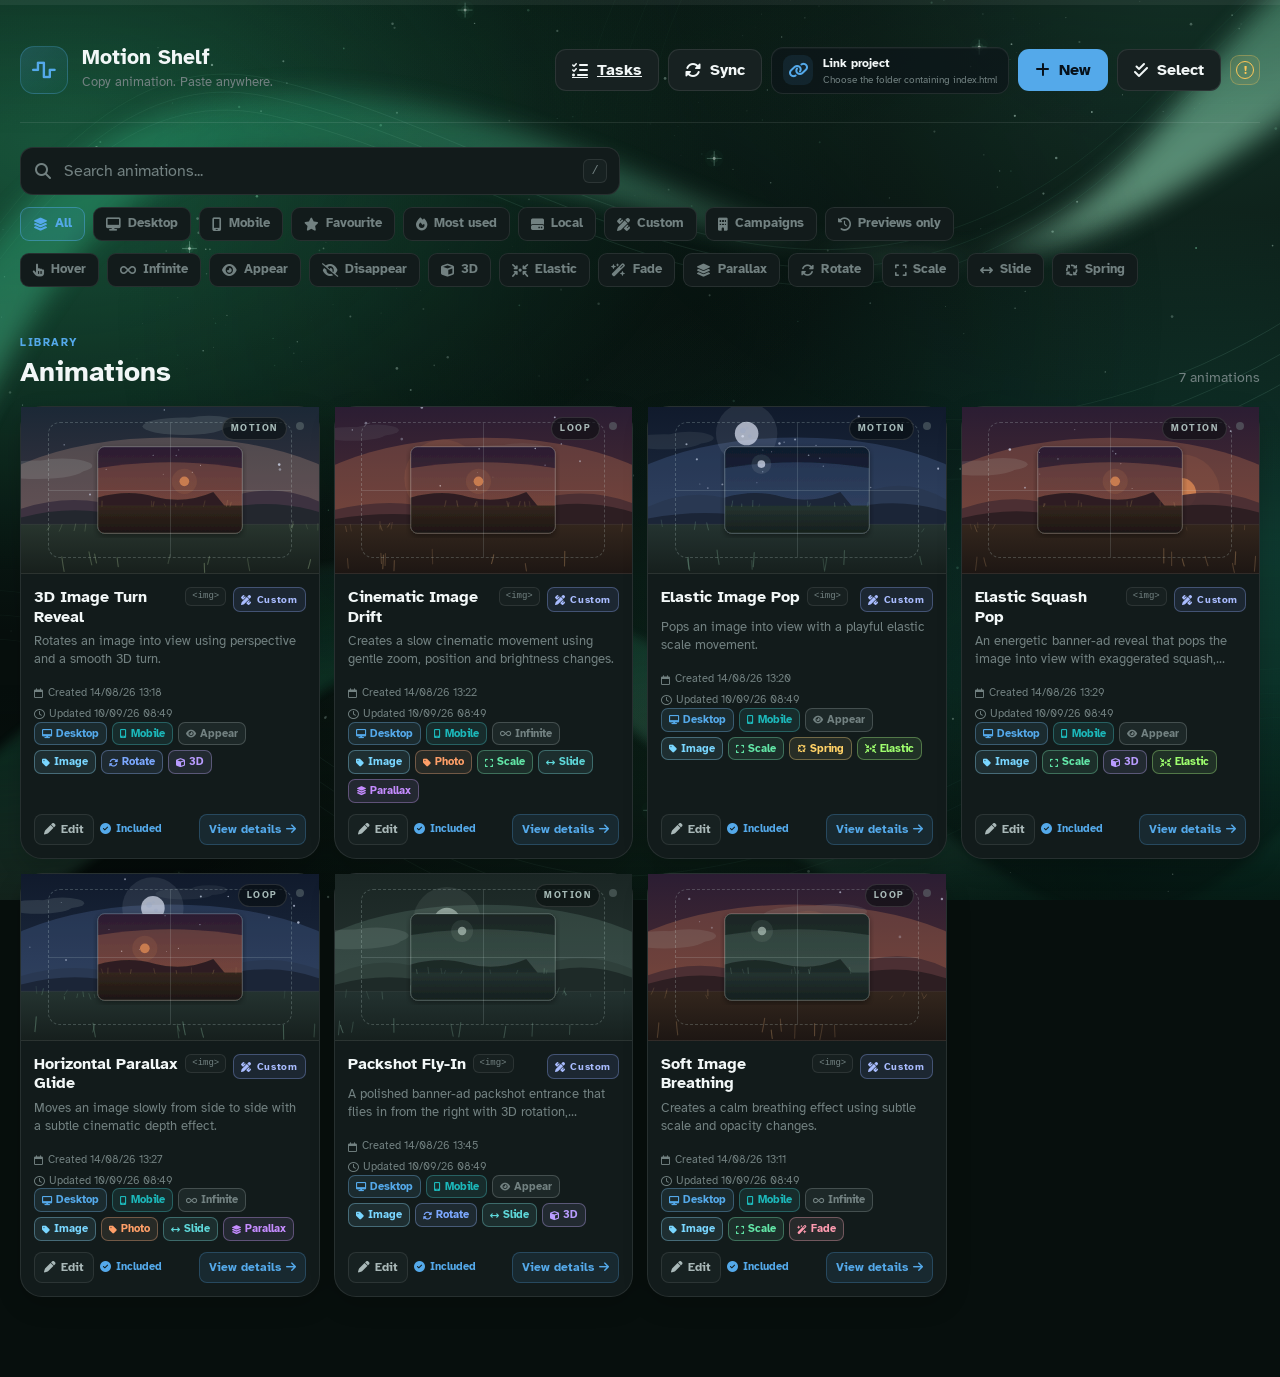
==== commit 03bb7a98: "Motion Shelf V1.24" ====
--- a/index.html
+++ b/index.html
@@ -732,6 +732,7 @@
         </div>
 
         <dl class="scan-stats" id="scanStats"></dl>
+        <div class="scan-broken-list" id="scanBrokenList" hidden></div>
 
         <div class="scan-actions">
           <button class="button secondary" id="scanDismissButton" type="button">
--- a/styles/cards.css
+++ b/styles/cards.css
@@ -159,6 +159,23 @@
   pointer-events: none;
 }
 
+.card-preview-hint {
+  position: absolute;
+  z-index: 6;
+  top: 10px;
+  right: 10px;
+  display: grid;
+  width: 20px;
+  height: 20px;
+  place-items: center;
+  border: 1px solid rgba(255, 199, 88, 0.36);
+  border-radius: 50%;
+  background: rgba(16, 24, 23, 0.68);
+  color: #ffc758;
+  font-size: 10px;
+  cursor: help;
+}
+
 /* ==================================================
      CARD FAVOURITE
      ================================================== */
--- a/styles/enhancements.css
+++ b/styles/enhancements.css
@@ -1255,6 +1255,36 @@
   font-variant-numeric: tabular-nums;
 }
 
+.scan-broken-list {
+  margin: 12px 30px 0;
+}
+
+.runtime-audit-summary {
+  padding: 14px;
+  border: 1px solid var(--border-strong);
+  border-radius: var(--radius-sm);
+  background: var(--surface-2);
+}
+
+.runtime-audit-summary-heading h3 { margin: 4px 0; font-size: 18px; }
+.runtime-audit-summary-heading p { margin: 0; color: var(--text-muted); font-size: 12px; }
+.runtime-audit-counts { display: grid; grid-template-columns: repeat(3, minmax(0, 1fr)); gap: 8px; margin: 14px 0 0; }
+.runtime-audit-counts div { padding: 9px; border: 1px solid var(--border); border-radius: 9px; }
+.runtime-audit-counts dt { color: var(--text-muted); font-size: 11px; }
+.runtime-audit-counts dd { margin: 4px 0 0; font-size: 19px; font-weight: 800; }
+.runtime-audit-counts .is-valid { border-color: rgba(99, 230, 190, 0.32); }
+.runtime-audit-counts .is-fixed { border-color: rgba(84, 169, 234, 0.32); }
+.runtime-audit-counts .is-broken { border-color: rgba(255, 176, 92, 0.45); background: rgba(255, 176, 92, 0.08); }
+.runtime-audit-broken { margin-top: 12px; border: 1px solid rgba(255, 176, 92, 0.35); border-radius: 9px; overflow: hidden; }
+.runtime-audit-broken summary { display: flex; align-items: center; gap: 8px; padding: 10px; cursor: pointer; font-size: 12px; font-weight: 800; list-style: none; }
+.runtime-audit-broken summary b { margin-left: auto; }
+.runtime-audit-broken summary i { transition: transform var(--transition); }
+.runtime-audit-broken[open] summary i { transform: rotate(180deg); }
+.runtime-audit-broken > div { max-height: 220px; overflow: auto; padding: 0 10px 8px; }
+.runtime-audit-broken p { margin: 0; padding: 8px 0; border-top: 1px solid var(--border); }
+.runtime-audit-broken b, .runtime-audit-broken span { display: block; }
+.runtime-audit-broken span { margin-top: 2px; color: var(--text-muted); font-size: 12px; }
+
 .scan-actions {
   display: flex;
   justify-content: flex-end;
@@ -1272,6 +1302,9 @@
   .scan-actions {
     padding: 20px;
   }
+
+  .scan-broken-list { margin: 12px 20px 0; }
+  .runtime-audit-counts { grid-template-columns: 1fr; }
 }
 
 /* ==================================================
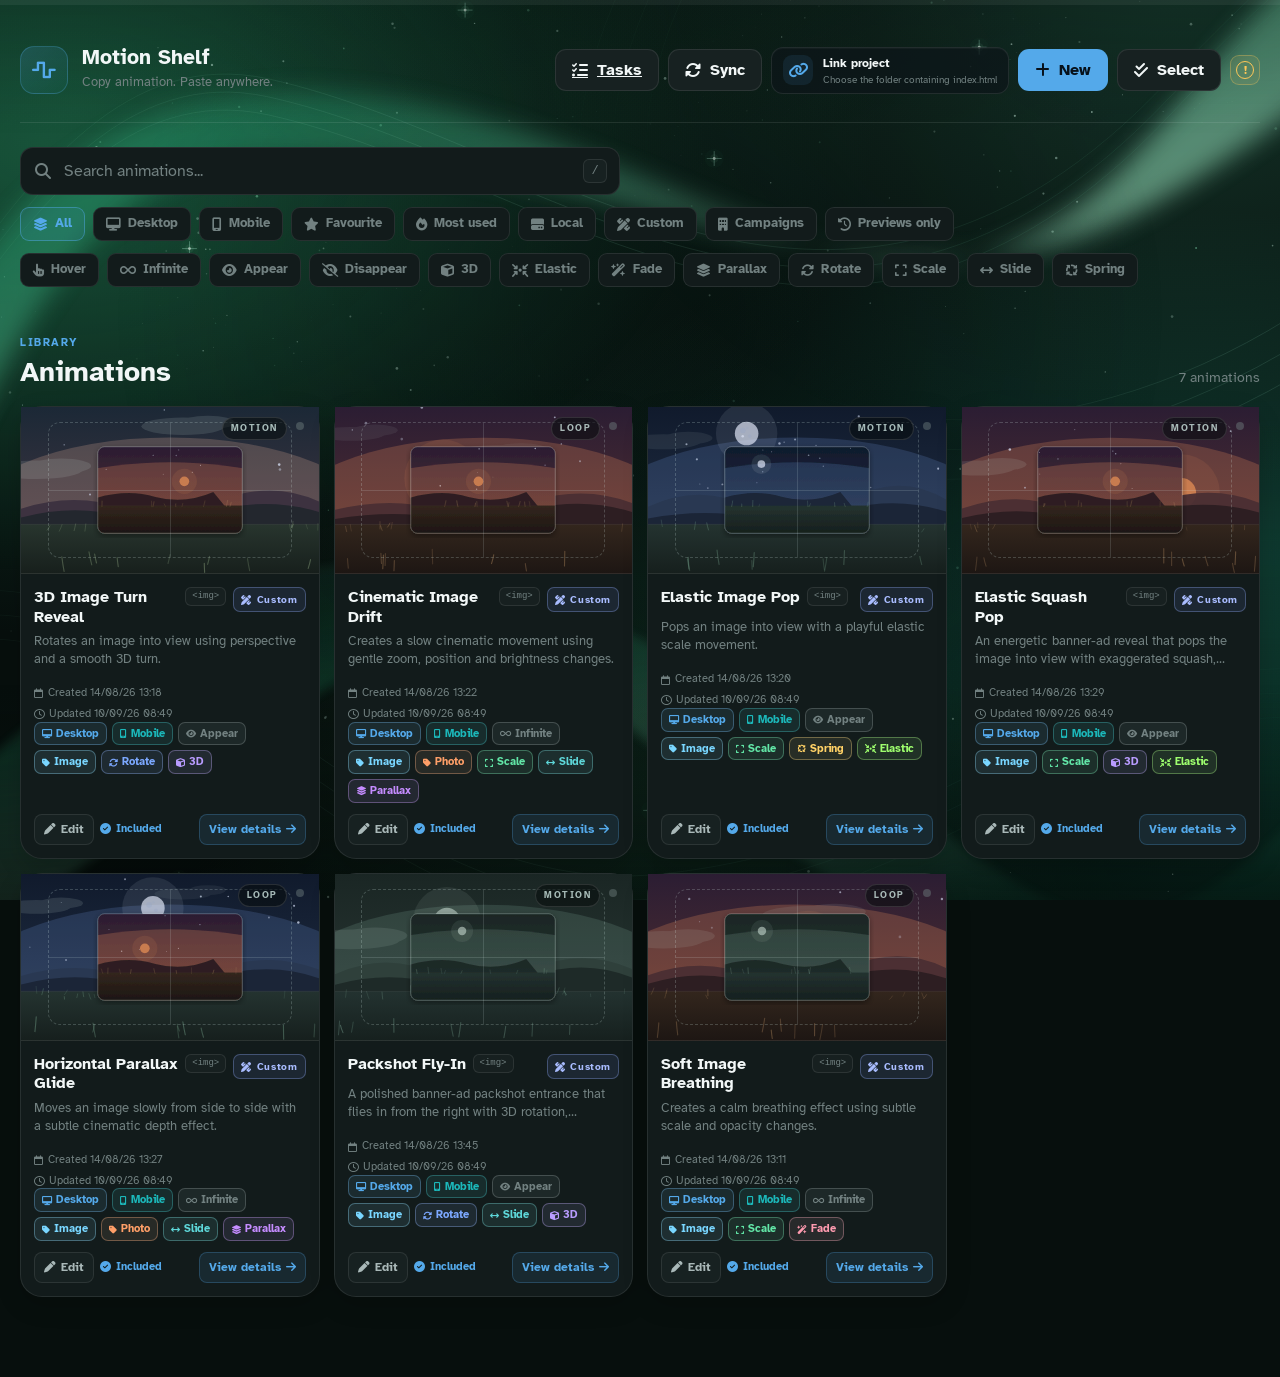
==== commit 1e8cbff3: "Motion Shelf V1.25" ====
--- a/index.html
+++ b/index.html
@@ -193,13 +193,12 @@
             id="previewNotice"
             type="button"
             data-tooltip-place="below"
-            data-tooltip="Card previews are a guide, not the finished animation.
-Every preview loops, whatever the animation's real iteration count -- so a one-shot motion restarts over and over and can look broken, a long delay leaves the card still for a moment, and a very short duration reads as flicker.
-The subject is a stand-in, not the artwork the animation was written for, and the parent perspective and clipping differ too.
-The CSS you copy, export or push runs with the real iteration count and parent styles."
+            data-tooltip="Card previews replay on hover with a generated stand-in subject.
+They use a card-safe frame so viewport-scale travel stays understandable in the library.
+Copied, exported and pushed CSS keeps the animation's real settings and parent requirements."
           >
             <span class="preview-notice-mark" aria-hidden="true">!</span>
-            <span class="preview-notice-label">Previews are approximate</span>
+            <span class="preview-notice-label">About card previews</span>
           </button>
 
         </div>
@@ -272,7 +271,7 @@
 
           <div class="results-controls">
             <span class="result-count" id="resultCount"> 0 animations </span>
-            <button class="button secondary variants-button" id="variantsButton" type="button" aria-pressed="false" hidden>Show all variants</button>
+            <button class="button secondary variants-button" id="variantsButton" type="button" aria-pressed="false" data-tooltip="Show every related animation variant." hidden>Show all variants</button>
           </div>
         </div>
 
--- a/styles/header.css
+++ b/styles/header.css
@@ -75,9 +75,9 @@
 
 /*
  * A standing caveat rather than an announcement, so it lives in the header
- * in the header and never gets dismissed: card previews always loop and
- * always use a stand-in subject, so a fair number of them look wrong in ways
- * the exported CSS is not. The explanation is in its data-tooltip.
+ * in the header and never gets dismissed: card previews replay on hover with
+ * a stand-in subject in a preview-safe frame. The explanation is in its
+ * data-tooltip.
  */
 .preview-notice {
   display: inline-flex;
--- a/styles/modals.css
+++ b/styles/modals.css
@@ -494,6 +494,29 @@
   font-size: 15px;
 }
 
+/* One copy button per block, sitting on the block's own heading so it is
+   unambiguous which code it takes. */
+.code-section-copy {
+  padding: 5px 11px;
+
+  font-size: 12px;
+}
+
+.code-section-copy i {
+  font-size: 11px;
+}
+
+.code-section-copy.copied {
+  border-color: var(--primary);
+  color: var(--primary);
+}
+
+/* The heading row already spaces them apart, so consecutive sections only
+   need air between them. */
+.code-section + .code-section {
+  margin-top: 22px;
+}
+
 .code-block {
   margin: 10px 0 0;
 
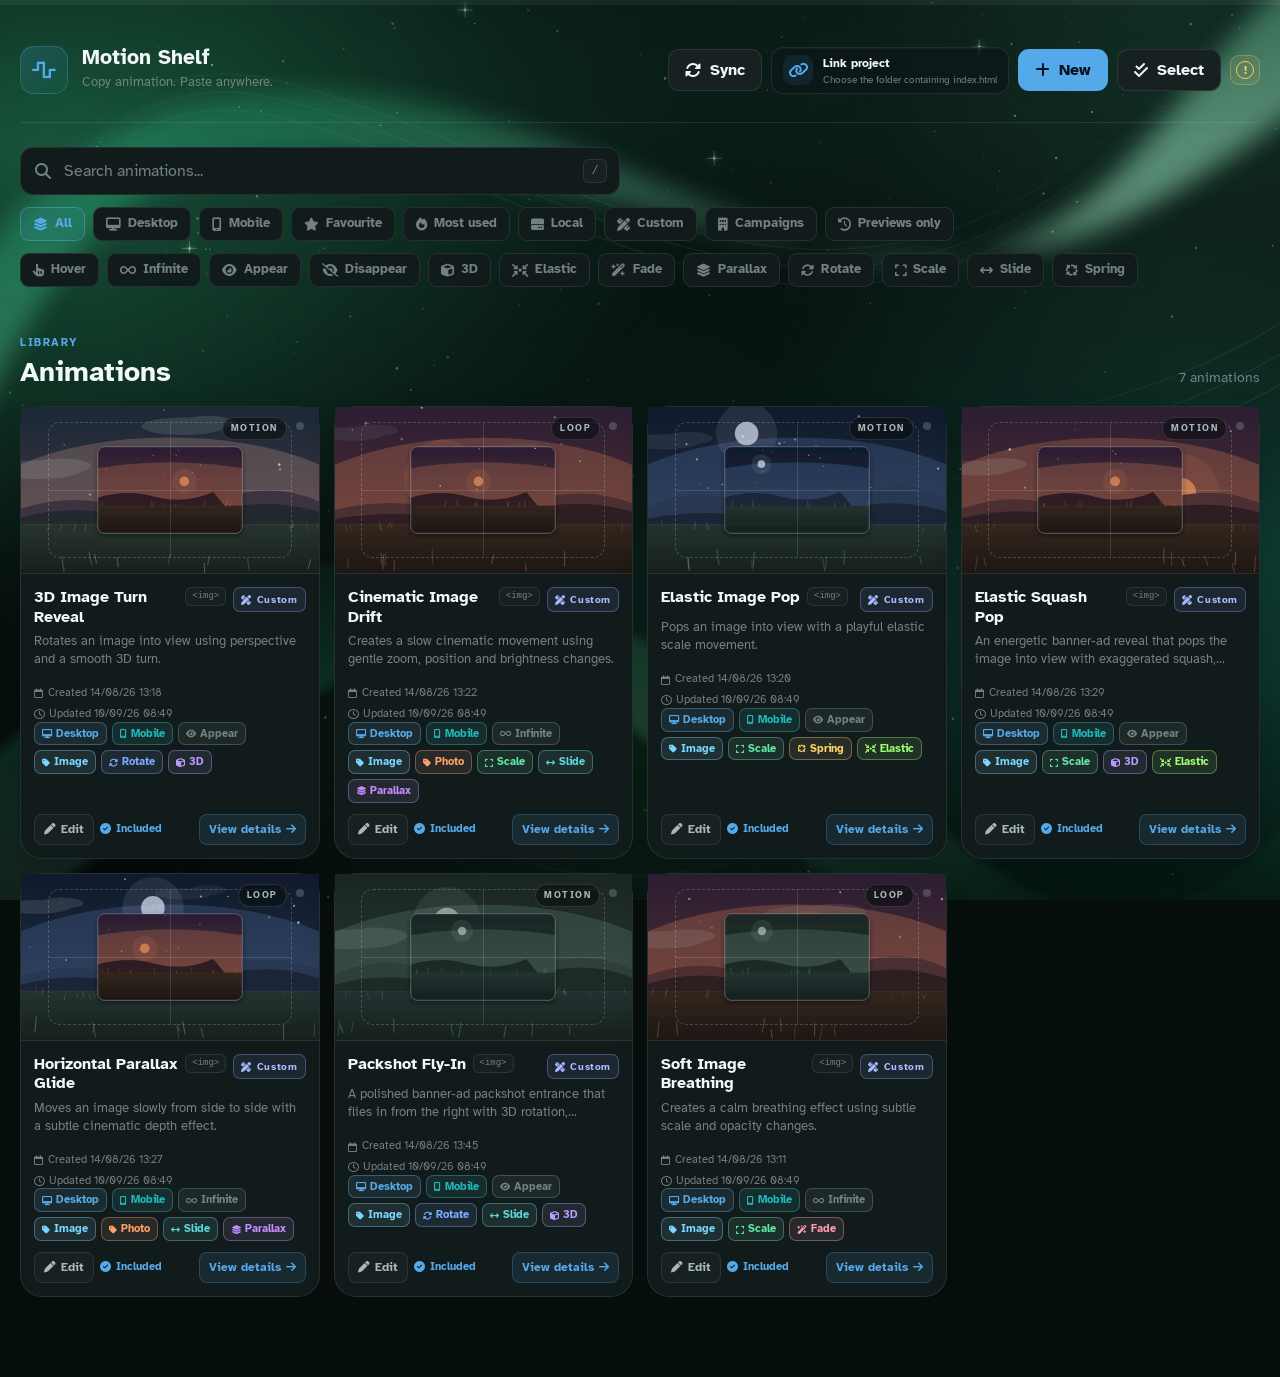
==== commit bf452070: "Motion Shelf V1.26" ====
--- a/index.html
+++ b/index.html
@@ -130,10 +130,6 @@
         </div>
 
         <div class="header-actions">
-          <a class="button secondary section-link" href="./tasks.html">
-            <i class="fa-solid fa-list-check"></i>
-            <span>Tasks</span>
-          </a>
           <button
             class="button secondary"
             id="syncButton"
--- a/styles/styles.css
+++ b/styles/styles.css
@@ -92,9 +92,9 @@
    The page-level (html/body) scrollbar is hidden outright -- the
    scroll-progress bar below is the page's scroll indicator instead, so
    there is no need for a right-edge bar too. Every OTHER scrollable
-   area (filters row, modals, task lanes, etc.) keeps a slim, solid
-   colored scrollbar; each page (library-atmosphere.css, task-sky.css)
-   recolors those to match its own theme. No gradients/animation here:
+   area (filters row, modals, etc.) keeps a slim, solid colored scrollbar;
+   library-atmosphere.css recolors those to match the library theme. No
+   gradients/animation here:
    a lot of real browser/OS combinations (notably macOS overlay
    scrollbars) ignore anything on this pseudo-element beyond a flat
    background-color, so that is all this relies on.
@@ -173,4 +173,3 @@
 
   transition: width 80ms linear;
 }
-
--- a/styles/cards.css
+++ b/styles/cards.css
@@ -162,7 +162,9 @@
 .card-preview-hint {
   position: absolute;
   z-index: 6;
-  top: 10px;
+  /* The established live-status dot owns the top-right corner. Keep this
+     hoverable explanation directly below it, never on top of it. */
+  top: 34px;
   right: 10px;
   display: grid;
   width: 20px;
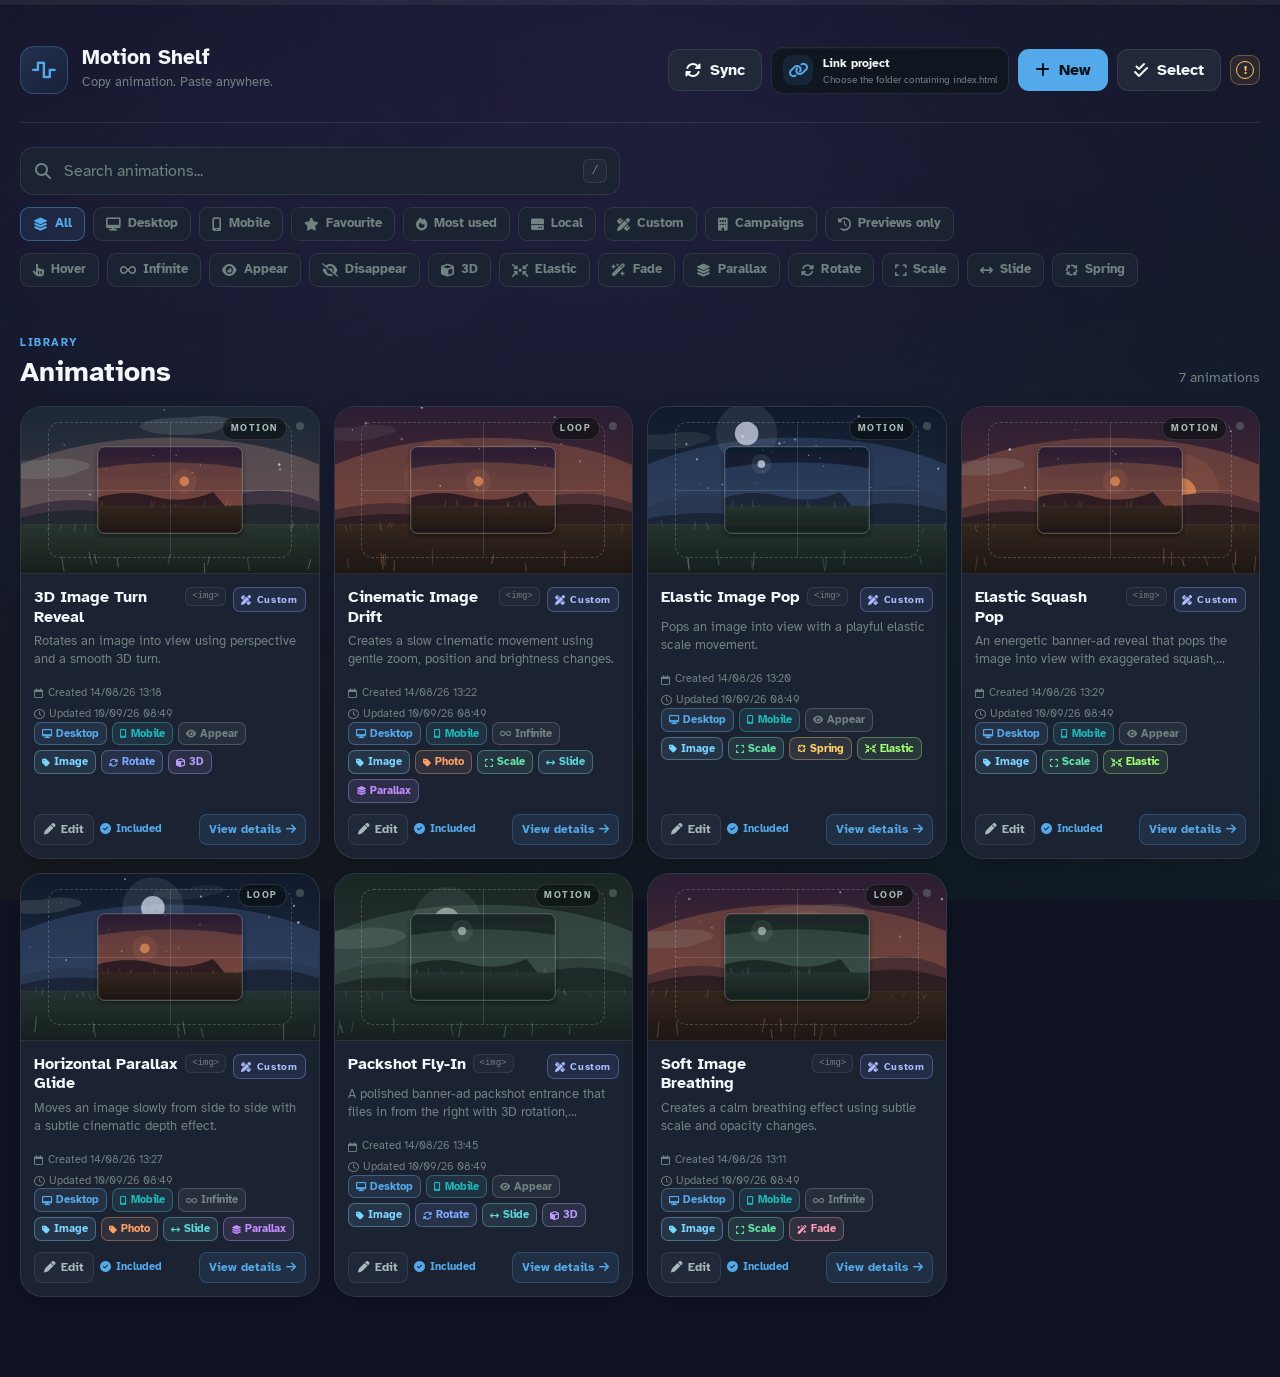
==== commit 49659c5f: "Motion Shelf V1.281" ====
--- a/index.html
+++ b/index.html
@@ -50,64 +50,13 @@
     <div class="ambient-background library-atmosphere" id="libraryAtmosphere" aria-hidden="true">
       <div class="atmosphere-depth" data-depth="0.3">
         <div class="atmosphere-haze"></div>
+        <div class="atmosphere-haze atmosphere-haze--accent"></div>
       </div>
-      <div class="atmosphere-depth" data-depth="0.18">
-        <svg class="atmosphere-stars" id="libraryStars" viewBox="0 0 1600 1000" preserveAspectRatio="xMidYMid slice" focusable="false"></svg>
+      <div class="atmosphere-depth" data-depth="0.15">
+        <div class="atmosphere-grid"></div>
       </div>
-      <div class="atmosphere-depth" data-depth="0.65">
-        <svg class="atmosphere-aurora" viewBox="0 0 1600 1000" preserveAspectRatio="xMidYMid slice" focusable="false">
-          <defs>
-            <linearGradient id="auroraRibbon" x1="0" y1="0" x2="1" y2="1">
-              <stop offset="0" stop-color="#1c7156" stop-opacity="0" />
-              <stop offset="0.32" stop-color="#30b883" stop-opacity="0.46" />
-              <stop offset="0.56" stop-color="#a8f5ce" stop-opacity="0.6" />
-              <stop offset="0.78" stop-color="#19956b" stop-opacity="0.3" />
-              <stop offset="1" stop-color="#0e493d" stop-opacity="0" />
-            </linearGradient>
-            <linearGradient id="auroraEdge" x1="0" y1="0" x2="1" y2="0">
-              <stop offset="0" stop-color="#8befbc" stop-opacity="0" />
-              <stop offset="0.45" stop-color="#b0fddd" stop-opacity="0.58" />
-              <stop offset="1" stop-color="#29ae78" stop-opacity="0" />
-            </linearGradient>
-          </defs>
-          <g class="aurora-ribbon aurora-ribbon--distant">
-            <path d="M-200 640 C100 770 60 190 440 165 S1030 510 1290 195 S1600 -140 1850 75 L1850 155 C1560 -15 1520 135 1280 270 S760 210 440 225 S170 880 -200 740Z" fill="url(#auroraRibbon)" />
-            <path d="M-200 640 C100 770 60 190 440 165 S1030 510 1290 195 S1600 -140 1850 75" fill="none" stroke="url(#auroraEdge)" stroke-width="1.2" />
-          </g>
-          <g class="aurora-ribbon aurora-ribbon--near">
-            <path d="M-190 790 C180 1110 220 455 720 645 S1170 1190 1570 670 L1700 665 C1270 1320 980 865 710 710 S170 1260 -190 870Z" fill="url(#auroraRibbon)" />
-            <path d="M-190 790 C180 1110 220 455 720 645 S1170 1190 1570 670" fill="none" stroke="url(#auroraEdge)" stroke-width="1" />
-          </g>
-        </svg>
-      </div>
-      <div class="atmosphere-depth" data-depth="0.45">
-        <svg class="atmosphere-contours" viewBox="0 0 1600 1000" preserveAspectRatio="xMidYMid slice" focusable="false">
-          <g fill="none" stroke="url(#auroraEdge)">
-            <ellipse cx="1240" cy="100" rx="470" ry="325" transform="rotate(-32 1240 100)" />
-            <ellipse cx="1240" cy="100" rx="505" ry="350" transform="rotate(-32 1240 100)" />
-            <ellipse cx="1240" cy="100" rx="540" ry="375" transform="rotate(-32 1240 100)" />
-            <path d="M-100 870 C240 300 440 940 820 900 S1290 540 1730 820 M-100 893 C240 323 440 963 820 923 S1290 563 1730 843 M-100 916 C240 346 440 986 820 946 S1290 586 1730 866" />
-          </g>
-        </svg>
-      </div>
-      <div class="atmosphere-depth" data-depth="0.8">
-        <svg class="atmosphere-filaments" viewBox="0 0 1600 1000" preserveAspectRatio="xMidYMid slice" focusable="false">
-          <g fill="none" stroke="url(#auroraEdge)">
-            <path d="M-100 495 C100 630 180 90 450 150 S990 480 1300 150 S1700 -70 1800 10" />
-            <path d="M-100 512 C100 647 180 107 450 167 S990 497 1300 167 S1700 -53 1800 27" />
-            <path d="M-100 529 C100 664 180 124 450 184 S990 514 1300 184 S1700 -36 1800 44" />
-            <path class="aurora-tracer" d="M-100 512 C100 647 180 107 450 167 S990 497 1300 167 S1700 -53 1800 27" />
-          </g>
-        </svg>
-        <svg class="atmosphere-beacons" id="libraryBeacons" viewBox="0 0 1600 1000" preserveAspectRatio="xMidYMid slice" focusable="false"></svg>
-      </div>
-      <div class="atmosphere-depth atmosphere-depth--particles" data-depth="1">
+      <div class="atmosphere-depth atmosphere-depth--particles" data-depth="0.8">
         <div class="ambient-sparks" id="ambientSparks"></div>
-      </div>
-      <div class="atmosphere-depth" data-depth="0.9">
-        <span class="library-meteor library-meteor--one"></span>
-        <span class="library-meteor library-meteor--two"></span>
-        <span class="library-meteor library-meteor--three"></span>
       </div>
       <div class="atmosphere-vignette"></div>
     </div>
--- a/styles/cards.css
+++ b/styles/cards.css
@@ -96,6 +96,16 @@
   flex: 0 0 auto;
 
   overflow: hidden;
+
+  /*
+   * The card is rounded and lets its children overflow, so that the LOCAL
+   * badge tooltip can escape the top edge. The preview is the first thing in
+   * it, and with square corners of its own it painted its own filled corners
+   * straight over the card's rounded ones. It has to carry the same curve on
+   * the two corners it occupies -- inset by the card's one-pixel border, so
+   * the two arcs sit concentric rather than crossing.
+   */
+  border-radius: calc(var(--radius-lg) - 1px) calc(var(--radius-lg) - 1px) 0 0;
 
   border-bottom: 1px solid var(--border);
 
--- a/styles/enhancements.css
+++ b/styles/enhancements.css
@@ -457,6 +457,23 @@
   background: rgba(170, 132, 255, 0.09);
   color: #c3a6ff;
 }
+
+/* One canonical effect can carry provenance from both archives. Make that
+   relationship visible without making either source look secondary. */
+.source-badge.source-combined {
+  gap: 6px;
+  padding: 5px 9px;
+  border: 1px solid transparent;
+  background:
+    linear-gradient(135deg, rgba(255, 168, 76, 0.09) 0 49%, rgba(170, 132, 255, 0.09) 51% 100%) padding-box,
+    linear-gradient(135deg, rgba(255, 176, 92, 0.3) 0 49%, rgba(186, 148, 255, 0.3) 51% 100%) border-box;
+  color: #c3a6ff;
+  font-size: 10.5px;
+}
+
+.source-badge.source-combined i {
+  color: #ffb85c;
+}
 .card-actions {
   flex-wrap: wrap;
 }
@@ -581,6 +598,13 @@
   pointer-events: none;
 }
 
+/* Source provenance contains real relative paths. Give only this tooltip
+   enough horizontal room to keep paths readable, while still respecting the
+   current viewport on smaller screens. */
+.ms-tooltip.is-source-tooltip {
+  max-width: min(560px, var(--tooltip-width, calc(100vw - 16px)));
+}
+
 /* Flipped below its anchor: the nudge should come from the other side. */
 .ms-tooltip.is-below {
   transform: translateY(-4px);
--- a/styles/library-atmosphere.css
+++ b/styles/library-atmosphere.css
@@ -1,19 +1,19 @@
-/* Library only: deep forest, emerald aurora and pale jade highlights. */
+/* Midnight navy, violet light and a sparse field of wandering fireflies. */
 .library-page {
-  background: #070f0d;
+  --bg: #101322;
+  --surface: #1b2232;
+  --surface-2: #202839;
+  --surface-3: #283145;
+  background: var(--bg);
 }
 
 .library-page::before,
-.library-page::after {
-  content: none;
-}
+.library-page::after { content: none; }
 
 .library-atmosphere {
   background:
-    radial-gradient(ellipse at 6% 12%, #143e2e 0%, transparent 47%),
-    radial-gradient(ellipse at 94% 60%, #0f362d 0%, transparent 43%),
-    radial-gradient(ellipse at 50% 110%, #102c20 0%, transparent 50%),
-    #070f0d;
+    radial-gradient(ellipse at 50% 0%, #22204080, transparent 62%),
+    linear-gradient(180deg, #111426, #141a29 58%, #101720);
 }
 
 .library-atmosphere .atmosphere-depth {
@@ -26,239 +26,110 @@
   position: absolute;
   inset: -5%;
   background:
-    radial-gradient(ellipse at 12% 24%, #24986142, transparent 34%),
-    radial-gradient(ellipse at 84% 8%, #4cc99a36, transparent 35%),
-    radial-gradient(ellipse at 90% 84%, #137b6147, transparent 31%);
-  animation: library-haze-breathe 26s ease-in-out infinite alternate;
-}
-
-.atmosphere-aurora,
-.atmosphere-contours,
-.atmosphere-stars,
-.atmosphere-beacons,
-.atmosphere-filaments {
+    radial-gradient(ellipse at 20% 24%, #52428330, transparent 46%),
+    radial-gradient(ellipse at 88% 76%, #246c7224, transparent 42%);
+  animation: library-haze-breathe 28s ease-in-out infinite alternate;
+}
+
+.atmosphere-haze--accent {
+  background:
+    radial-gradient(ellipse at 85% 18%, #49427528, transparent 40%),
+    radial-gradient(ellipse at 9% 90%, #96723e14, transparent 35%);
+  animation-duration: 37s;
+  animation-delay: -18s;
+  animation-direction: alternate-reverse;
+}
+
+.atmosphere-grid {
   position: absolute;
   inset: 0;
-  width: 100%;
-  height: 100%;
-}
-
-.atmosphere-aurora {
-  overflow: visible;
-  opacity: 0.85;
-}
-
-.aurora-ribbon {
-  transform-origin: center;
-  will-change: transform;
-}
-
-.aurora-ribbon--distant {
-  filter: blur(12px);
-  animation: library-aurora-float 32s ease-in-out infinite alternate;
-}
-
-.aurora-ribbon--near {
-  opacity: 0.52;
-  filter: blur(5px);
-  animation: library-aurora-float 43s ease-in-out -18s infinite alternate-reverse;
-}
-
-.atmosphere-contours {
-  opacity: 0.26;
-  stroke-width: 0.65;
-}
-
-.atmosphere-stars {
-  opacity: 0.9;
-  mask-image: radial-gradient(ellipse at 50% 45%, #0006, #000 78%);
-}
-
-.atmosphere-filaments {
-  opacity: 0.36;
-  stroke-width: 0.65;
-}
-
-.atmosphere-filaments .aurora-tracer {
-  stroke: #b0ffda;
-  stroke-width: 1.35;
-  stroke-dasharray: 45 2400;
-  animation: library-light-trace 22s linear infinite;
-}
-
-.library-beacon {
-  opacity: 0.7;
-  animation: library-beacon-glow var(--beacon-duration) ease-in-out var(--beacon-delay) infinite alternate;
-}
-
-.library-meteor {
-  position: absolute;
-  width: 190px;
-  height: 1px;
-  opacity: 0;
-  border-radius: 100%;
-  background: linear-gradient(90deg, #ecfff5, #a4f6ca88 15%, #56dba133 42%, transparent);
-  box-shadow: 0 0 5px #98ffce66;
-  transform: rotate(-32deg);
-  animation: library-meteor-pass 27s linear infinite;
-}
-
-.library-meteor::before {
-  content: "";
-  position: absolute;
-  top: -1px;
-  left: 0;
-  width: 3px;
-  height: 3px;
-  border-radius: 50%;
-  background: #edfff6;
-  box-shadow: 0 0 10px #b9ffda;
-}
-
-.library-meteor--one { top: 17%; left: 78%; animation-delay: -2s; }
-.library-meteor--two { top: 40%; left: 32%; animation-duration: 33s; animation-delay: 8s; }
-.library-meteor--three { top: 70%; left: 88%; animation-duration: 39s; animation-delay: 17s; }
-
-.library-atmosphere .ambient-sparks {
-  opacity: 0.68;
-  mask-image: radial-gradient(ellipse at center, #0004, #000 80%);
-}
+  background-image:
+    linear-gradient(#aaa2e906 1px, transparent 1px),
+    linear-gradient(90deg, #aaa2e906 1px, transparent 1px);
+  background-size: 72px 72px;
+  mask-image: radial-gradient(ellipse at 50% 30%, #0009, transparent 78%);
+}
+
+.library-atmosphere .ambient-sparks { opacity: 1; mask-image: none; }
 
 .library-atmosphere .ambient-spark {
-  background: #d5ffe8;
-  box-shadow: 0 0 3px #aff7ce66, 0 0 9px #40c98c33;
-}
+  background: var(--spark-color);
+  box-shadow: 0 0 4px 1px var(--spark-glow), 0 0 12px var(--spark-glow);
+  animation: library-firefly-flight var(--spark-duration) linear var(--spark-delay) infinite;
+}
+
+.library-atmosphere .ambient-spark--soft { filter: blur(1px); }
 
 .atmosphere-vignette {
   position: absolute;
   inset: 0;
-  background:
-    radial-gradient(ellipse at 50% 35%, #050d0b45 10%, transparent 58%),
-    linear-gradient(0deg, #0309078c, transparent 24%, transparent 85%, #03090729);
-}
-
-/*
- * Pause all decorative animation when the tab is hidden -- and while the page
- * is being scrolled. The aurora, the haze and the meteors repaint a large,
- * blurred surface on every frame, which is precisely the budget a scroll
- * needs; nobody has ever noticed a 26 second drift standing still for the
- * length of a flick, and it starts again a moment after the scroll stops.
- */
+  background: radial-gradient(ellipse at 50% 40%, transparent 35%, #080d1838);
+}
+
+/* Opacity and transform animate without painting full-screen blur filters. */
 .library-atmosphere[data-motion="paused"] *,
-.library-atmosphere[data-motion="paused"] *::before,
-.library-atmosphere[data-motion="paused"] *::after,
-.library-atmosphere[data-scrolling="true"] *,
-.library-atmosphere[data-scrolling="true"] *::before,
-.library-atmosphere[data-scrolling="true"] *::after {
+.library-atmosphere[data-scrolling="true"] .atmosphere-haze {
   animation-play-state: paused !important;
 }
 
 @keyframes library-haze-breathe {
-  from { transform: translate3d(-1%, 1%, 0) scale(1); opacity: 0.65; }
-  to { transform: translate3d(2%, -2%, 0) scale(1.07); opacity: 1; }
-}
-
-@keyframes library-aurora-float {
-  from { transform: translate3d(-14px, -12px, 0) rotate(-2deg) scaleY(0.95); }
-  to { transform: translate3d(16px, 24px, 0) rotate(2deg) scaleY(1.06); }
-}
-
-@keyframes library-beacon-glow {
-  0%, 15% { opacity: 0.32; }
-  65%, 100% { opacity: 0.95; }
-}
-
-@keyframes library-light-trace {
-  from { stroke-dashoffset: 2445; }
-  to { stroke-dashoffset: 0; }
-}
-
-@keyframes library-meteor-pass {
-  0%, 3% { opacity: 0; transform: translate3d(0, 0, 0) rotate(-32deg); }
-  4% { opacity: 0.85; }
-  9%, 100% { opacity: 0; transform: translate3d(-370px, 231px, 0) rotate(-32deg); }
-}
-
-/*
- * The aurora is the most expensive thing on the page, and its cost scales with
- * the area it covers -- which is exactly what zooming out enlarges. Measured
- * over a 3s scroll: 2.5fps at a 2600px-wide viewport with the blur on, 4.7fps
- * with it off; 9.4 against 15.7 at 1340px. The blur is nearly all of it, and
- * turning it down barely helps -- it is on or off.
- *
- * So past the point where a viewport is clearly a zoomed-out or very large
- * one, the ribbons are drawn without a filter and the layer is faded instead,
- * which keeps them reading as a soft glow rather than a hard-edged shape. At
- * ordinary sizes nothing changes.
- */
-@media (min-width: 1700px) {
-  .library-atmosphere .atmosphere-aurora {
-    opacity: 0.5;
-  }
-
-  .library-atmosphere .aurora-ribbon--distant,
-  .library-atmosphere .aurora-ribbon--near {
-    filter: none;
-  }
-}
-
-@media (max-width: 700px) {
-  .atmosphere-stars { opacity: 0.68; }
-  .atmosphere-filaments { opacity: 0.24; }
-  .library-meteor { width: 110px; }
-  .library-meteor--two, .library-meteor--three { display: none; }
-  .atmosphere-aurora { opacity: 0.65; }
-  .atmosphere-contours { opacity: 0.18; }
-  .aurora-ribbon--distant { filter: blur(8px); }
-  .library-atmosphere .ambient-sparks { opacity: 0.45; }
+  from { transform: translate3d(-2%, 1%, 0) scale(1); opacity: 0.65; }
+  to { transform: translate3d(2%, -2%, 0) scale(1.05); opacity: 1; }
+}
+
+/* Rise from below the viewport to above it, wandering sideways along the way.
+   Staggered phases fill the sky immediately; invisible resets stay offscreen. */
+@keyframes library-firefly-flight {
+  0% { transform: translate3d(0, 0, 0) scale(0.65); opacity: 0; }
+  15% { opacity: var(--spark-opacity-soft); }
+  30% { transform: translate3d(var(--spark-drift-mid-x), var(--spark-drift-mid-y), 0); opacity: var(--spark-opacity); }
+  48% { opacity: var(--spark-opacity-soft); }
+  65% { transform: translate3d(var(--spark-drift-x), var(--spark-drift-y), 0) scale(1.12); opacity: var(--spark-opacity-high); }
+  82% { opacity: var(--spark-opacity); }
+  100% { transform: translate3d(var(--spark-end-x), var(--spark-end-y), 0) scale(0.7); opacity: 0; }
 }
 
 @media (prefers-reduced-motion: reduce) {
-  .library-atmosphere .library-beacon { animation: none; opacity: 0.65; }
-  .library-atmosphere .library-meteor,
-  .library-atmosphere .aurora-tracer { display: none; animation: none; }
-  .library-atmosphere .atmosphere-depth,
-  .library-atmosphere .aurora-ribbon { will-change: auto; }
+  .library-atmosphere .atmosphere-depth { will-change: auto; }
   .library-atmosphere .atmosphere-haze,
-  .library-atmosphere .aurora-ribbon,
-  .library-atmosphere .ambient-spark { animation: none; }
+  .library-atmosphere .ambient-spark { animation: none; will-change: auto; }
   .library-atmosphere .ambient-spark { opacity: var(--spark-opacity-soft); }
 }
 
 /* ==================================================
    SCROLLBAR + SCROLL PROGRESS THEME (library page)
-   Emerald aurora palette, matching the atmosphere above.
+   Midnight violet palette, matching the atmosphere above.
    ================================================== */
 
 body.library-page {
-  /* Flat colors pulled straight from this page's own emerald atmosphere
-     (see the aurora/star colors above) -- solid, so it survives browsers
+  /* Flat colors pulled straight from this page's violet atmosphere
+     (see the firefly colors above) -- solid, so it survives browsers
      and OS scrollbar modes that ignore gradients on this element.
      scrollbar-color is inherited, so this alone covers every scrollable
      descendant in Firefox. */
-  scrollbar-color: #30b883 rgba(7, 15, 13, 0.65);
+  scrollbar-color: #8b83d7 rgba(16, 19, 34, 0.65);
 }
 
 /* ::-webkit-scrollbar-* is NOT inherited -- each scrollable element (the
    filters row, modals, the animation grid, etc.) needs its own match,
    not just body's own scrollbar. */
 body.library-page *::-webkit-scrollbar-track {
-  background: rgba(7, 15, 13, 0.65);
+  background: rgba(16, 19, 34, 0.65);
 }
 
 body.library-page *::-webkit-scrollbar-thumb {
-  background-color: #30b883;
+  background-color: #8b83d7;
 }
 
 body.library-page *::-webkit-scrollbar-thumb:hover {
-  background-color: #8befbc;
+  background-color: #bcb3ff;
 }
 
 body.library-page .scroll-progress-fill {
-  background-image: linear-gradient(90deg, #0f362d, #30b883, #a8f5ce, #30b883, #0f362d);
+  background-image: linear-gradient(90deg, #252344, #8b83d7, #d5ceff, #8b83d7, #252344);
   box-shadow:
-    0 0 10px rgba(48, 184, 131, 0.75),
-    0 0 24px rgba(168, 245, 206, 0.55);
+    0 0 10px rgba(139, 131, 215, 0.5),
+    0 0 24px rgba(188, 179, 255, 0.3);
 }
 
 /* A small aurora compass: the outer arc tracks the page, while the ribbons
@@ -277,24 +148,24 @@
   width: 64px;
   height: 64px;
   padding: 0;
-  border: 1px solid #8befbc45;
+  border: 1px solid #bcb3ff45;
   border-radius: 50%;
-  color: #ddfff0;
-  background: radial-gradient(circle at 35% 25%, #285944, #0a2119 65%);
-  box-shadow: 0 6px 24px #0008, 0 0 24px #30b88326, inset 0 0 16px #8befbc0d;
+  color: #eeeaff;
+  background: radial-gradient(circle at 35% 25%, #373253, #171b2c 65%);
+  box-shadow: 0 6px 24px #0008, 0 0 24px #8b83d726, inset 0 0 16px #bcb3ff0d;
 }
 .aurora-top-glow {
   position: absolute;
   inset: 7px;
   border-radius: 50%;
-  background: radial-gradient(ellipse at center, #8befbc40, transparent 70%);
+  background: radial-gradient(ellipse at center, #bcb3ff40, transparent 70%);
   transform: translate(var(--pointer-x), var(--pointer-y));
   pointer-events: none;
 }
 .aurora-top-orbit { position: absolute; inset: 0; width: 100%; height: 100%; pointer-events: none; }
-.aurora-top-track { stroke: #8befbc20; stroke-width: 1; }
+.aurora-top-track { stroke: #bcb3ff20; stroke-width: 1; }
 .aurora-top-progress {
-  stroke: #a8f5ce;
+  stroke: #d5ceff;
   stroke-width: 1.5;
   stroke-linecap: round;
   stroke-dasharray: var(--page-progress) 100;
@@ -302,29 +173,29 @@
   transform-origin: center;
 }
 .aurora-top-ribbon {
-  stroke: #5bdaa780;
+  stroke: #aaa0ef80;
   stroke-width: 0.7;
   transform: translate(var(--pointer-x), var(--pointer-y)) rotate(var(--orbit-turn));
   transform-origin: center;
 }
 .aurora-top-arrow { width: 26px; height: 26px; stroke: currentColor; stroke-width: 1.8; stroke-linecap: round; stroke-linejoin: round; pointer-events: none; }
-.aurora-top-star { stroke: #8befbc; stroke-width: 1; }
+.aurora-top-star { stroke: #bcb3ff; stroke-width: 1; }
 .aurora-top-label {
   position: absolute;
   right: calc(100% + 12px);
   padding: 6px 10px;
-  border: 1px solid #8befbc30;
+  border: 1px solid #bcb3ff30;
   border-radius: 9px;
-  background: #0a2119;
-  color: #ddfff0;
+  background: #171b2c;
+  color: #eeeaff;
   font-size: 12px;
   white-space: nowrap;
   opacity: 0;
   visibility: hidden;
   pointer-events: none;
 }
-.aurora-top:hover, .aurora-top:focus-visible { border-color: #a8f5ce; box-shadow: 0 6px 24px #0008, 0 0 30px #30b88350; }
-.aurora-top:focus-visible { outline: 2px solid #a8f5ce; outline-offset: 4px; }
+.aurora-top:hover, .aurora-top:focus-visible { border-color: #d5ceff; box-shadow: 0 6px 24px #0008, 0 0 30px #8b83d750; }
+.aurora-top:focus-visible { outline: 2px solid #d5ceff; outline-offset: 4px; }
 .aurora-top:hover .aurora-top-label, .aurora-top:focus-visible .aurora-top-label { opacity: 1; visibility: visible; }
 .library-page:has(.toast.show) .aurora-top { bottom: max(140px, env(safe-area-inset-bottom)); }
 @media (max-width: 650px) {
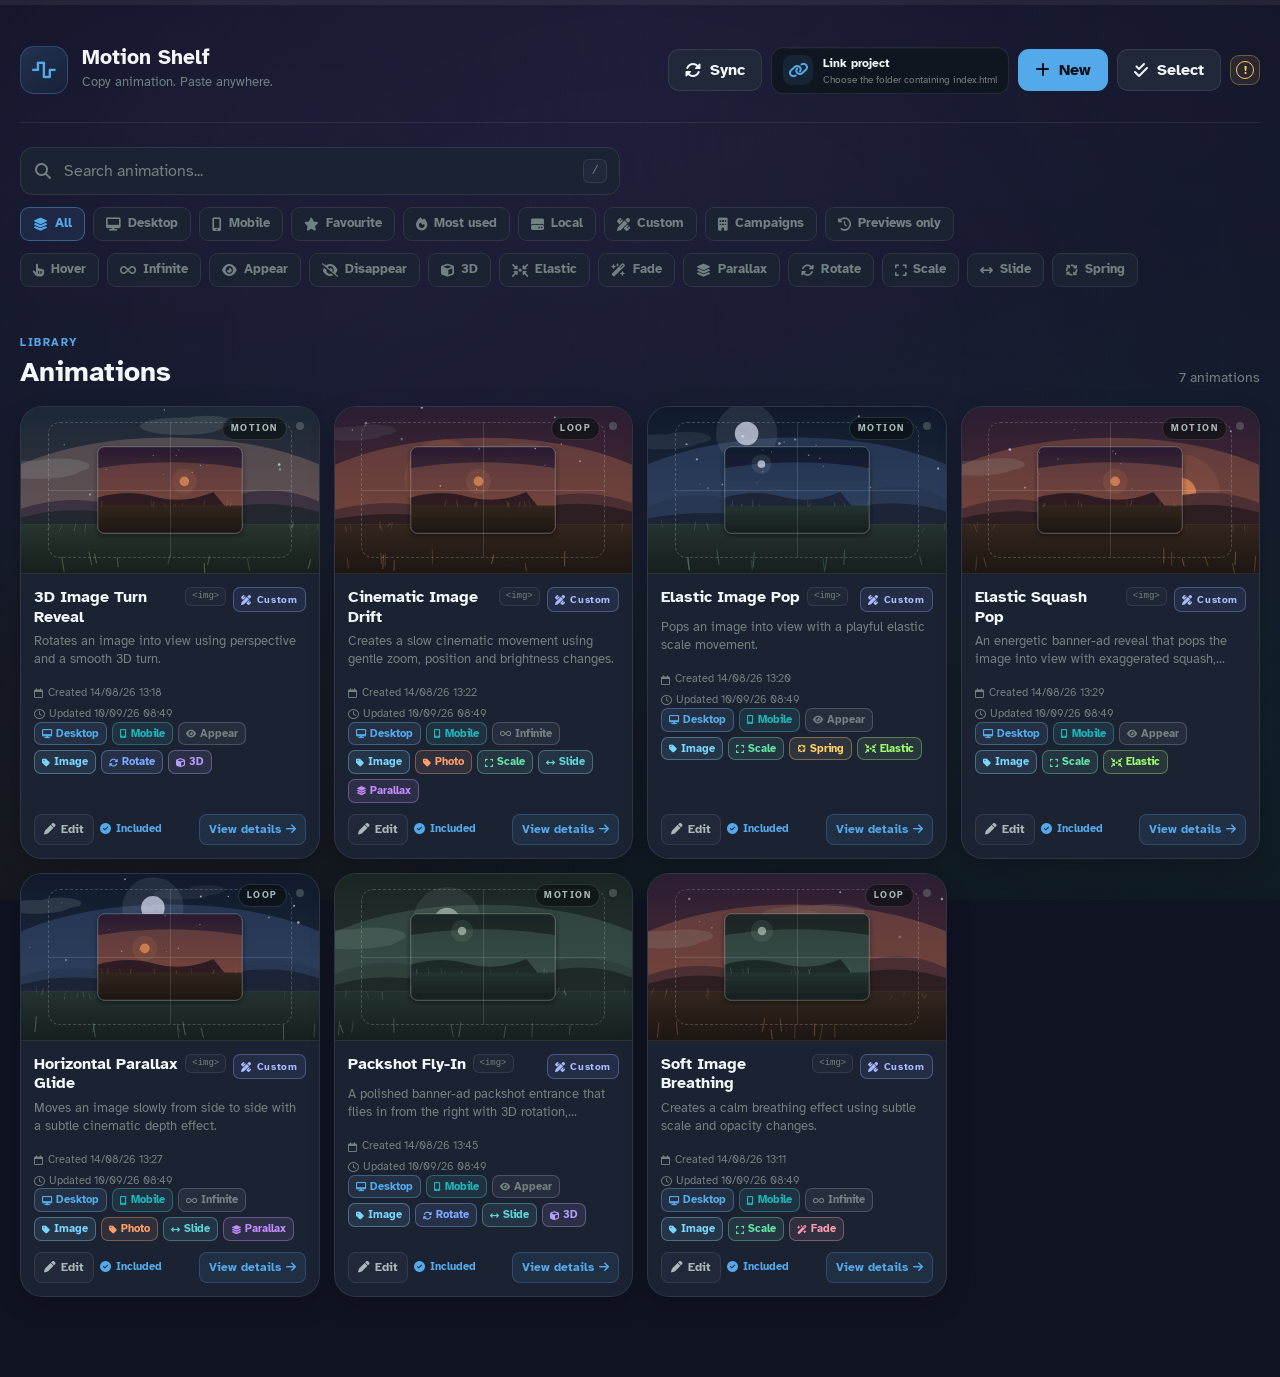
==== commit 0c76c956: "Motion Shelf V1.29" ====
--- a/index.html
+++ b/index.html
@@ -556,13 +556,6 @@
             <label class="full">
               <span> Styles for this class </span>
 
-              <div
-                class="template-values"
-                id="templateValues"
-                aria-label="Adjustable values"
-                hidden
-              ></div>
-
               <textarea
                 name="css"
                 rows="7"
--- a/styles/header.css
+++ b/styles/header.css
@@ -161,6 +161,10 @@
 ================================================== */
 
 .selection-bar {
+  /* Native sticky keeps its layout space and avoids scroll-driven toggles. */
+  position: sticky;
+  top: max(5px, env(safe-area-inset-top));
+  z-index: 20;
   display: flex;
   align-items: center;
   justify-content: space-between;
@@ -176,7 +180,8 @@
     90deg,
     rgba(84, 169, 234, 0.08),
     rgba(28, 184, 186, 0.03)
-  );
+  ), var(--surface);
+  box-shadow: 0 8px 24px rgba(0, 0, 0, 0.2);
 }
 
 .selection-info {
--- a/styles/enhancements.css
+++ b/styles/enhancements.css
@@ -1431,3 +1431,45 @@
   border-color: var(--primary);
   outline: none;
 }
+
+/* Temporary adjustments in the details/copy dialog. */
+.detail-modal {
+  background: radial-gradient(ellipse at 10% 0%, #29243c80, transparent 55%), #141a29;
+}
+.detail-adjustments {
+  margin: 24px 30px;
+  border: 1px solid #a99aef38;
+  border-radius: 12px;
+  background: linear-gradient(115deg, #242238, #192830);
+  min-width: 0;
+}
+.detail-adjustments summary {
+  display: flex;
+  align-items: center;
+  justify-content: space-between;
+  gap: 12px;
+  padding: 14px 16px;
+  color: #d5ceff;
+  font-size: 14px;
+  font-weight: 700;
+  cursor: pointer;
+  list-style: none;
+}
+.detail-adjustments summary::-webkit-details-marker { display: none; }
+.detail-adjustments summary:focus-visible { outline: 2px solid #bcb3ff; outline-offset: 3px; border-radius: 12px; }
+.detail-adjustments[open] .adjust-chevron { transform: rotate(180deg); }
+.detail-adjustments .template-values { margin: 0; padding: 16px; border: 0; border-top: 1px solid #a99aef26; border-radius: 0 0 12px 12px; background: #151a2a; }
+.detail-adjustments h3, .detail-adjustments h4 { margin: 0; }
+.detail-adjustments .template-group { grid-template-columns: repeat(auto-fit, minmax(min(170px, 100%), 1fr)); }
+.detail-adjustments .template-value { min-width: 0; }
+.detail-adjustments input, .detail-adjustments select { width: 100%; min-width: 0; padding: 9px; border: 1px solid #a99aef30; border-radius: 8px; background: #1d2335; color: #f0edff; font-size: 13px; }
+.detail-adjustments input:focus, .detail-adjustments select:focus { outline: 2px solid #a99aef; outline-offset: 1px; }
+.detail-adjustments [aria-invalid="true"] { border-color: #ff9c9c; }
+.adjust-note, .adjust-error { margin: 0; color: #b8b7ce; font-size: 12px; line-height: 1.6; }
+.adjust-error { color: #ffb6b6; }
+.adjust-bezier { grid-column: 1 / -1; }
+.detail-preview-parent { display: grid; place-items: center; width: min(65%, 360px) !important; height: 210px !important; max-width: 100%; }
+.detail-preview-parent img { max-width: 100%; max-height: 210px; }
+@media (max-width: 650px) {
+  .detail-adjustments { margin: 20px 18px; }
+}
--- a/styles/library-atmosphere.css
+++ b/styles/library-atmosphere.css
@@ -1,5 +1,7 @@
 /* Midnight navy, violet light and a sparse field of wandering fireflies. */
 .library-page {
+  /* Clip decorative overflow without creating a scroll container for sticky. */
+  overflow-x: clip;
   --bg: #101322;
   --surface: #1b2232;
   --surface-2: #202839;
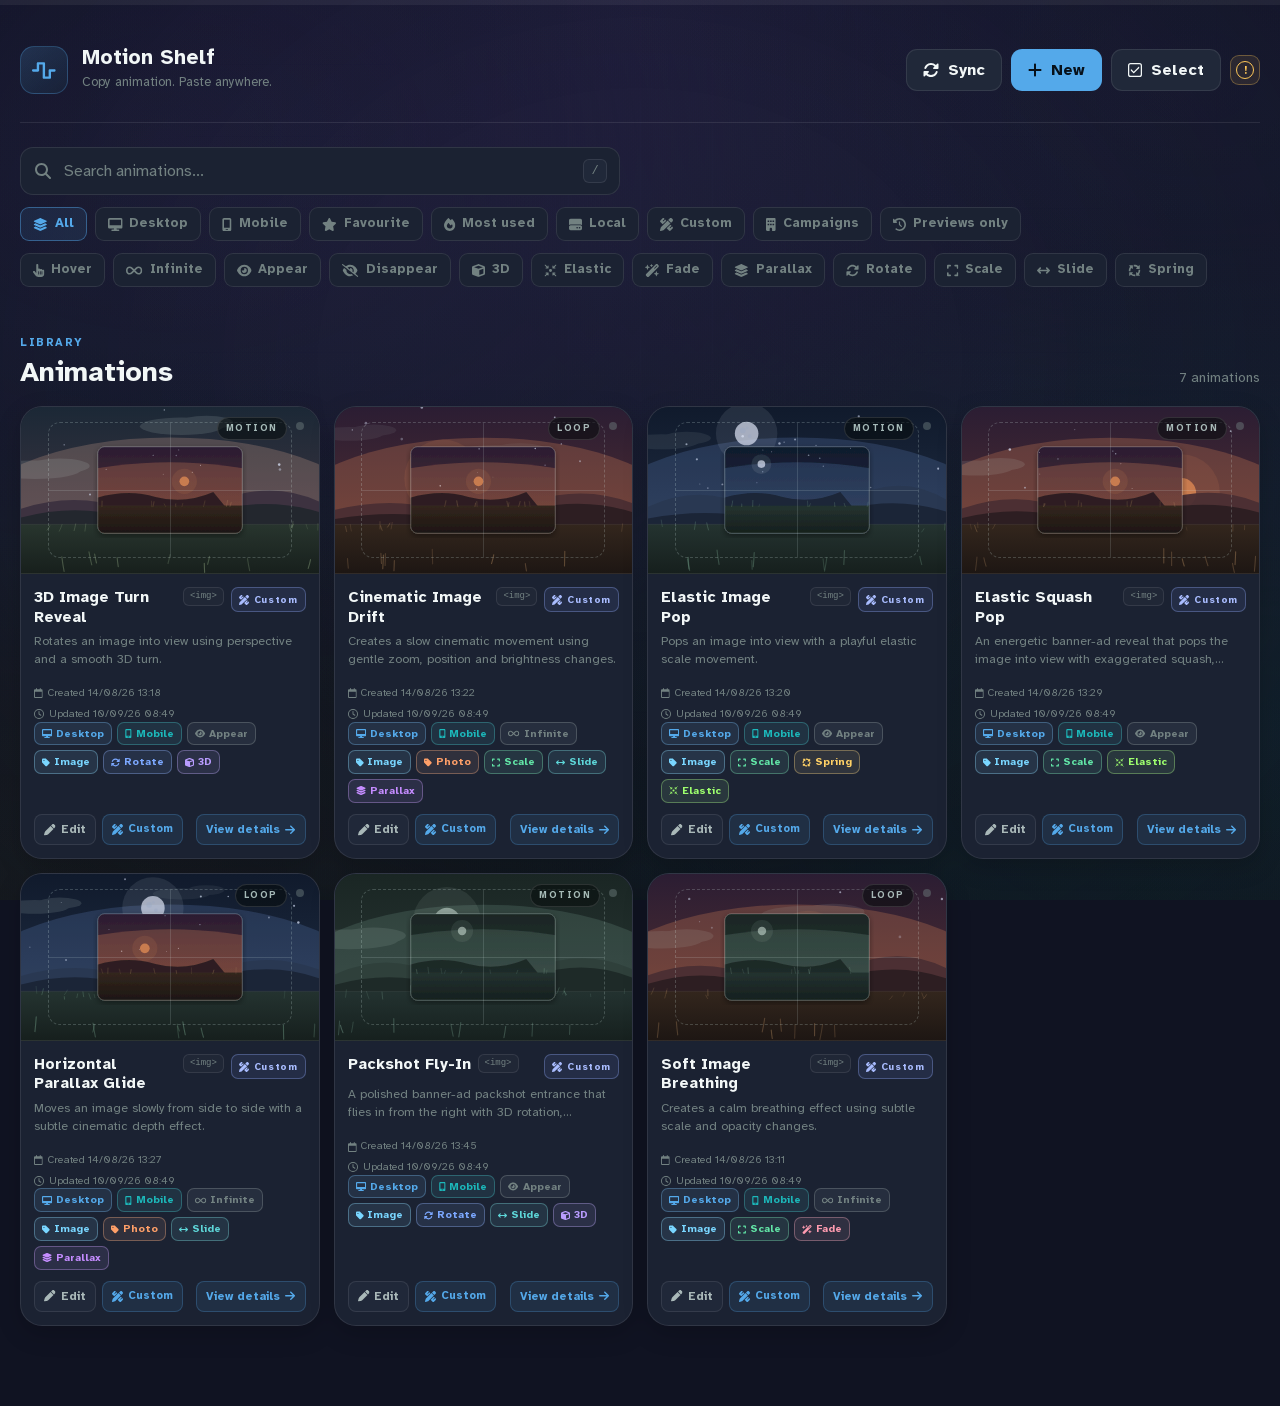
==== commit 01728f5f: "Release Motion Shelf 1.30: local assets, safer persistence and cleanup" ====
--- a/index.html
+++ b/index.html
@@ -2,6 +2,7 @@
 <html lang="en">
   <head>
     <meta charset="UTF-8" />
+    <meta name="app-version" content="1.30" />
 
     <meta name="viewport" content="width=device-width, initial-scale=1.0" />
 
@@ -12,37 +13,25 @@
 
     <title>Motion Shelf — Animation Library</title>
 
-    <!-- Font -->
-    <link rel="preconnect" href="https://fonts.googleapis.com" />
-    <link rel="preconnect" href="https://fonts.gstatic.com" crossorigin />
-
-    <link
-      href="https://fonts.googleapis.com/css2?family=Atkinson+Hyperlegible:wght@400;700&display=swap"
-      rel="stylesheet"
-    />
-
-    <!-- Font Awesome -->
-    <link
-      rel="stylesheet"
-      href="https://cdnjs.cloudflare.com/ajax/libs/font-awesome/6.7.2/css/all.min.css"
-    />
+    <link rel="stylesheet" href="./styles/fonts.css?v=1.30" />
+    <link rel="stylesheet" href="./styles/icons.css?v=1.30" />
 
     <!-- Global -->
-    <link rel="stylesheet" href="./styles/styles.css" />
+    <link rel="stylesheet" href="./styles/styles.css?v=1.30" />
 
     <!-- Components -->
-    <link rel="stylesheet" href="./styles/base.css" />
-    <link rel="stylesheet" href="./styles/header.css" />
-    <link rel="stylesheet" href="./styles/filters.css" />
-    <link rel="stylesheet" href="./styles/cards.css" />
-    <link rel="stylesheet" href="./styles/modals.css" />
-    <link rel="stylesheet" href="./styles/forms.css" />
-    <link rel="stylesheet" href="./styles/enhancements.css" />
-    <link rel="stylesheet" href="./styles/library-atmosphere.css" />
-    <link rel="stylesheet" href="./styles/toast.css" />
+    <link rel="stylesheet" href="./styles/base.css?v=1.30" />
+    <link rel="stylesheet" href="./styles/header.css?v=1.30" />
+    <link rel="stylesheet" href="./styles/filters.css?v=1.30" />
+    <link rel="stylesheet" href="./styles/cards.css?v=1.30" />
+    <link rel="stylesheet" href="./styles/modals.css?v=1.30" />
+    <link rel="stylesheet" href="./styles/forms.css?v=1.30" />
+    <link rel="stylesheet" href="./styles/enhancements.css?v=1.30" />
+    <link rel="stylesheet" href="./styles/library-atmosphere.css?v=1.30" />
+    <link rel="stylesheet" href="./styles/toast.css?v=1.30" />
 
     <!-- ONLY @keyframes -->
-    <link rel="stylesheet" href="./styles/keyframes.css" />
+    <link rel="stylesheet" href="./styles/keyframes.css?v=1.30" />
   </head>
 
   <body class="library-page">
@@ -69,7 +58,7 @@
       <header class="site-header">
         <div class="brand">
           <div class="brand-mark">
-            <i class="fa-solid fa-wave-square"></i>
+            <i class="icon-solid icon-wave-square"></i>
           </div>
 
           <div class="brand-copy">
@@ -85,42 +74,15 @@
             type="button"
             title="Read the campaign archives, classify and group what they contain, and bring the canonical animations into the library. The archives are opened read only."
           >
-            <i class="fa-solid fa-rotate"></i>
+            <i class="icon-solid icon-rotate"></i>
             <span>Sync</span>
           </button>
-          <div class="project-link" id="projectLink" data-status="unlinked">
-            <button
-              class="project-link-main"
-              id="projectLinkButton"
-              type="button"
-              title="Link the project folder once, then Motion Shelf will reuse it."
-            >
-              <span class="project-link-icon">
-                <i class="fa-solid fa-link"></i>
-              </span>
-              <span class="project-link-copy">
-                <strong id="projectLinkTitle">Link project</strong>
-                <small id="projectLinkPath">Choose the folder containing index.html</small>
-              </span>
-            </button>
-            <button
-              class="project-change-button"
-              id="projectChangeButton"
-              type="button"
-              title="Choose a different project folder"
-              aria-label="Choose a different project folder"
-              hidden
-            >
-              <i class="fa-solid fa-folder-tree"></i>
-            </button>
-          </div>
-
           <button
             class="button primary new-button"
             id="newAnimationButton"
             type="button"
           >
-            <i class="fa-solid fa-plus"></i>
+            <i class="icon-solid icon-plus"></i>
             <span>New</span>
           </button>
 
@@ -129,7 +91,7 @@
             id="selectModeButton"
             type="button"
           >
-            <i class="fa-solid fa-check-double"></i>
+            <i class="icon-solid icon-check-double"></i>
             <span>Select</span>
           </button>
 
@@ -175,7 +137,7 @@
             type="button"
             disabled
           >
-            <i class="fa-solid fa-trash"></i>
+            <i class="icon-solid icon-trash"></i>
             Delete
           </button>
         </div>
@@ -188,7 +150,7 @@
       <main>
         <section class="toolbar">
           <div class="search-wrap">
-            <i class="fa-solid fa-magnifying-glass"></i>
+            <i class="icon-solid icon-magnifying-glass"></i>
 
             <input
               id="searchInput"
@@ -230,7 +192,7 @@
 
         <div class="empty-state" id="emptyState">
           <div class="empty-icon">
-            <i class="fa-regular fa-face-frown"></i>
+            <i class="icon-regular icon-face-frown"></i>
           </div>
 
           <h3>No animations yet</h3>
@@ -238,7 +200,7 @@
           <p>Create your first animation with the New button.</p>
 
           <button class="button primary" id="emptyNewButton" type="button">
-            <i class="fa-solid fa-plus"></i>
+            <i class="icon-solid icon-plus"></i>
             Create animation
           </button>
         </div>
@@ -276,7 +238,7 @@
           type="button"
           aria-label="Close details"
         >
-          <i class="fa-solid fa-xmark"></i>
+          <i class="icon-solid icon-xmark"></i>
         </button>
 
         <div id="detailModalContent"></div>
@@ -300,7 +262,7 @@
           type="button"
           aria-label="Close editor"
         >
-          <i class="fa-solid fa-xmark"></i>
+          <i class="icon-solid icon-xmark"></i>
         </button>
 
         <div class="modal-heading">
@@ -325,7 +287,7 @@
                 <span class="section-kicker">ALWAYS LIVE</span>
                 <h3 id="livePreviewTitle">Safe-frame preview</h3>
               </div>
-              <span class="preview-loop-badge"><i class="fa-solid fa-infinity"></i> Editor loop</span>
+              <span class="preview-loop-badge"><i class="icon-solid icon-infinity"></i> Editor loop</span>
             </div>
 
             <div class="editor-live-stage" id="editorLiveStage">
@@ -336,7 +298,7 @@
                 <img id="editorLiveImage" alt="Live animation preview" />
               </div>
             </div>
-            <div class="editor-preview-meta"><code id="editorClassPreview">.ms-animation</code><span><i class="fa-solid fa-lock"></i> Current animation only</span></div>
+            <div class="editor-preview-meta"><code id="editorClassPreview">.ms-animation</code><span><i class="icon-solid icon-lock"></i> Current animation only</span></div>
             </section>
 
             <div class="editor-controls">
@@ -391,17 +353,17 @@
 
               <div class="device-selector" id="deviceSelector">
                 <button type="button" data-device="desktop">
-                  <i class="fa-solid fa-desktop"></i>
+                  <i class="icon-solid icon-desktop"></i>
                   Desktop
                 </button>
 
                 <button type="button" data-device="mobile">
-                  <i class="fa-solid fa-mobile-screen"></i>
+                  <i class="icon-solid icon-mobile-screen"></i>
                   Mobile
                 </button>
 
                 <button type="button" data-device="both">
-                  <i class="fa-solid fa-display"></i>
+                  <i class="icon-solid icon-display"></i>
                   Both
                 </button>
               </div>
@@ -412,7 +374,7 @@
             <!-- INTERACTION -->
 
             <label>
-              <span>Interaction</span>
+              <span>Interaction / filter</span>
 
               <select name="interaction">
                 <option value="appear">Appear</option>
@@ -423,7 +385,6 @@
 
                 <option value="infinite">Infinite</option>
 
-                <option value="static">Static</option>
               </select>
             </label>
 
@@ -627,7 +588,7 @@
               class="button primary"
               id="saveAnimationButton"
             >
-              <i class="fa-solid fa-plus"></i>
+              <i class="icon-solid icon-plus"></i>
               Add animation
             </button>
           </div>
@@ -652,12 +613,12 @@
           type="button"
           aria-label="Close"
         >
-          <i class="fa-solid fa-xmark"></i>
+          <i class="icon-solid icon-xmark"></i>
         </button>
 
         <div class="modal-heading">
           <span class="eyebrow">
-            <i class="fa-solid fa-radar"></i>
+            <i class="icon-solid icon-radar"></i>
             ARCHIVE SCAN
           </span>
 
@@ -677,7 +638,7 @@
           </button>
 
           <button class="button primary" id="scanImportButton" type="button">
-            <i class="fa-solid fa-file-import"></i>
+            <i class="icon-solid icon-file-import"></i>
             <span id="scanImportLabel">Add to library</span>
           </button>
         </div>
@@ -697,7 +658,7 @@
           type="button"
           aria-label="Close"
         >
-          <i class="fa-solid fa-xmark"></i>
+          <i class="icon-solid icon-xmark"></i>
         </button>
 
         <div class="modal-heading">
@@ -713,7 +674,7 @@
         <div class="delete-options">
           <button class="delete-option" id="deleteLocalButton" type="button">
             <span class="delete-option-icon">
-              <i class="fa-solid fa-database"></i>
+              <i class="icon-solid icon-database"></i>
             </span>
 
             <span>
@@ -725,7 +686,7 @@
 
           <button class="delete-option" id="deleteCodeButton" type="button">
             <span class="delete-option-icon danger-icon">
-              <i class="fa-solid fa-folder-open"></i>
+              <i class="icon-solid icon-folder-open"></i>
             </span>
 
             <span>
@@ -745,7 +706,7 @@
   ================================================== -->
 
     <div class="toast" id="toast" role="status" aria-live="polite">
-      <i id="toastIcon" class="fa-solid fa-check"></i>
+      <i id="toastIcon" class="icon-solid icon-check"></i>
 
       <span id="toastText"> Done </span>
     </div>
@@ -754,9 +715,52 @@
   APP
   ================================================== -->
 
-    <script type="module" src="./scripts/app.js"></script>
-    <script type="module" src="./scripts/library-atmosphere.js"></script>
-    <script type="module" src="./scripts/scroll-progress.js"></script>
-    <script type="module" src="./scripts/back-to-top.js"></script>
+    <!-- Version every module, including transitive imports, without duplicating instances. -->
+    <script type="importmap">
+{
+  "imports": {
+    "./scripts/animation-code.js": "./scripts/animation-code.js?v=1.30",
+    "./scripts/animation-extract.js": "./scripts/animation-extract.js?v=1.30",
+    "./scripts/animation-family.js": "./scripts/animation-family.js?v=1.30",
+    "./scripts/animations.js": "./scripts/animations.js?v=1.30",
+    "./scripts/app.js": "./scripts/app.js?v=1.30",
+    "./scripts/back-to-top.js": "./scripts/back-to-top.js?v=1.30",
+    "./scripts/background.js": "./scripts/background.js?v=1.30",
+    "./scripts/campaign-scan.js": "./scripts/campaign-scan.js?v=1.30",
+    "./scripts/cards.js": "./scripts/cards.js?v=1.30",
+    "./scripts/code.js": "./scripts/code.js?v=1.30",
+    "./scripts/delete-countdown.js": "./scripts/delete-countdown.js?v=1.30",
+    "./scripts/detail-adjustments.js": "./scripts/detail-adjustments.js?v=1.30",
+    "./scripts/easing.js": "./scripts/easing.js?v=1.30",
+    "./scripts/editor.js": "./scripts/editor.js?v=1.30",
+    "./scripts/favourites.js": "./scripts/favourites.js?v=1.30",
+    "./scripts/filesystem.js": "./scripts/filesystem.js?v=1.30",
+    "./scripts/filters.js": "./scripts/filters.js?v=1.30",
+    "./scripts/folder-picker.js": "./scripts/folder-picker.js?v=1.30",
+    "./scripts/icons.js": "./scripts/icons.js?v=1.30",
+    "./scripts/library-atmosphere.js": "./scripts/library-atmosphere.js?v=1.30",
+    "./scripts/modals.js": "./scripts/modals.js?v=1.30",
+    "./scripts/origin.js": "./scripts/origin.js?v=1.30",
+    "./scripts/parameters.js": "./scripts/parameters.js?v=1.30",
+    "./scripts/preview-hint.js": "./scripts/preview-hint.js?v=1.30",
+    "./scripts/preview-safety.js": "./scripts/preview-safety.js?v=1.30",
+    "./scripts/preview-scene.js": "./scripts/preview-scene.js?v=1.30",
+    "./scripts/runtime-audit.js": "./scripts/runtime-audit.js?v=1.30",
+    "./scripts/scroll-progress.js": "./scripts/scroll-progress.js?v=1.30",
+    "./scripts/state.js": "./scripts/state.js?v=1.30",
+    "./scripts/storage.js": "./scripts/storage.js?v=1.30",
+    "./scripts/sync-merge.js": "./scripts/sync-merge.js?v=1.30",
+    "./scripts/sync-ui.js": "./scripts/sync-ui.js?v=1.30",
+    "./scripts/tooltip.js": "./scripts/tooltip.js?v=1.30",
+    "./scripts/utils.js": "./scripts/utils.js?v=1.30",
+    "./scripts/validation.js": "./scripts/validation.js?v=1.30",
+    "./scripts/variant-groups.js": "./scripts/variant-groups.js?v=1.30"
+  }
+}
+    </script>
+    <script type="module" src="./scripts/app.js?v=1.30"></script>
+    <script type="module" src="./scripts/library-atmosphere.js?v=1.30"></script>
+    <script type="module" src="./scripts/scroll-progress.js?v=1.30"></script>
+    <script type="module" src="./scripts/back-to-top.js?v=1.30"></script>
   </body>
 </html>
--- a/styles/fonts.css
+++ b/styles/fonts.css
@@ -0,0 +1,36 @@
+/* latin-ext */
+@font-face {
+  font-family: 'Atkinson Hyperlegible';
+  font-style: normal;
+  font-weight: 400;
+  font-display: swap;
+  src: url(../assets/fonts/atkinson-400-ext.woff2) format('woff2');
+  unicode-range: U+0100-02BA, U+02BD-02C5, U+02C7-02CC, U+02CE-02D7, U+02DD-02FF, U+0304, U+0308, U+0329, U+1D00-1DBF, U+1E00-1E9F, U+1EF2-1EFF, U+2020, U+20A0-20AB, U+20AD-20C4, U+2113, U+2C60-2C7F, U+A720-A7FF;
+}
+/* latin */
+@font-face {
+  font-family: 'Atkinson Hyperlegible';
+  font-style: normal;
+  font-weight: 400;
+  font-display: swap;
+  src: url(../assets/fonts/atkinson-400.woff2) format('woff2');
+  unicode-range: U+0000-00FF, U+0131, U+0152-0153, U+02BB-02BC, U+02C6, U+02DA, U+02DC, U+0304, U+0308, U+0329, U+2000-206F, U+20AC, U+2122, U+2191, U+2193, U+2212, U+2215, U+FEFF, U+FFFD;
+}
+/* latin-ext */
+@font-face {
+  font-family: 'Atkinson Hyperlegible';
+  font-style: normal;
+  font-weight: 700;
+  font-display: swap;
+  src: url(../assets/fonts/atkinson-700-ext.woff2) format('woff2');
+  unicode-range: U+0100-02BA, U+02BD-02C5, U+02C7-02CC, U+02CE-02D7, U+02DD-02FF, U+0304, U+0308, U+0329, U+1D00-1DBF, U+1E00-1E9F, U+1EF2-1EFF, U+2020, U+20A0-20AB, U+20AD-20C4, U+2113, U+2C60-2C7F, U+A720-A7FF;
+}
+/* latin */
+@font-face {
+  font-family: 'Atkinson Hyperlegible';
+  font-style: normal;
+  font-weight: 700;
+  font-display: swap;
+  src: url(../assets/fonts/atkinson-700.woff2) format('woff2');
+  unicode-range: U+0000-00FF, U+0131, U+0152-0153, U+02BB-02BC, U+02C6, U+02DA, U+02DC, U+0304, U+0308, U+0329, U+2000-206F, U+20AC, U+2122, U+2191, U+2193, U+2212, U+2215, U+FEFF, U+FFFD;
+}
--- a/styles/icons.css
+++ b/styles/icons.css
@@ -0,0 +1,55 @@
+/* Local vector icons: original glyph proportions, inherited colour. */
+i[class*="icon-"] { display: inline-block; width: var(--icon-width, 1em); height: 1em; font-style: normal; line-height: 1; flex-shrink: 0; vertical-align: -0.125em; }
+i[class*="icon-"] > svg { display: block; width: 100%; height: 100%; fill: currentColor; overflow: visible; pointer-events: none; }
+.icon-arrow-right { --icon-width: 0.875em; }
+.icon-arrows-left-right { --icon-width: 1em; }
+.icon-arrows-spin { --icon-width: 1em; }
+.icon-arrows-to-circle { --icon-width: 1em; }
+.icon-building { --icon-width: 0.75em; }
+.icon-bullhorn { --icon-width: 1em; }
+.icon-calendar { --icon-width: 0.875em; }
+.icon-check { --icon-width: 0.875em; }
+.icon-check-double { --icon-width: 0.875em; }
+.icon-chevron-down { --icon-width: 1em; }
+.icon-circle-info { --icon-width: 1em; }
+.icon-clock { --icon-width: 1em; }
+.icon-clock-rotate-left { --icon-width: 1em; }
+.icon-code-branch { --icon-width: 0.875em; }
+.icon-copy { --icon-width: 0.875em; }
+.icon-cube { --icon-width: 1em; }
+.icon-database { --icon-width: 0.875em; }
+.icon-desktop { --icon-width: 1.125em; }
+.icon-display { --icon-width: 1.125em; }
+.icon-expand { --icon-width: 0.875em; }
+.icon-eye { --icon-width: 1.125em; }
+.icon-eye-slash { --icon-width: 1.25em; }
+.icon-face-frown { --icon-width: 1em; }
+.icon-file-import { --icon-width: 1em; }
+.icon-fire { --icon-width: 0.875em; }
+.icon-folder-open { --icon-width: 1.125em; }
+.icon-folder-tree { --icon-width: 1.125em; }
+.icon-font { --icon-width: 0.875em; }
+.icon-hand-pointer { --icon-width: 0.875em; }
+.icon-hard-drive { --icon-width: 1em; }
+.icon-infinity { --icon-width: 1.25em; }
+.icon-layer-group { --icon-width: 1.125em; }
+.icon-lock { --icon-width: 0.875em; }
+.icon-magnet { --icon-width: 0.875em; }
+.icon-magnifying-glass { --icon-width: 1em; }
+.icon-mobile-screen { --icon-width: 0.75em; }
+.icon-pen { --icon-width: 1em; }
+.icon-pen-ruler { --icon-width: 1em; }
+.icon-plus { --icon-width: 0.875em; }
+.icon-radar { --icon-width: 1em; }
+.icon-rotate { --icon-width: 1em; }
+.icon-scroll { --icon-width: 1.125em; }
+.icon-star { --icon-width: 1.125em; }
+.icon-star.icon-regular { --icon-width: 1.125em; }
+.icon-tag { --icon-width: 0.875em; }
+.icon-timeline { --icon-width: 1.25em; }
+.icon-trash { --icon-width: 0.875em; }
+.icon-triangle-exclamation { --icon-width: 1em; }
+.icon-users { --icon-width: 1.25em; }
+.icon-wand-magic-sparkles { --icon-width: 1.125em; }
+.icon-wave-square { --icon-width: 1.25em; }
+.icon-xmark { --icon-width: 0.75em; }
--- a/styles/cards.css
+++ b/styles/cards.css
@@ -493,10 +493,6 @@
   --tag-color: #ff7c91;
 }
 
-.tag.static {
-  --tag-color: #aaa;
-}
-
 .tag.d3,
 .tag.category-3d {
   --tag-color: #b99cff;
@@ -779,14 +775,6 @@
 }
 
 /* ==================================================
-     CODE ACTION
-     ================================================== */
-
-.card-action.code {
-  color: var(--primary);
-}
-
-/* ==================================================
      PRIMARY ACTION
      ================================================== */
 
@@ -807,8 +795,18 @@
 .code-synced {
   display: inline-flex;
   align-items: center;
+  justify-content: center;
 
   gap: 5px;
+
+  min-height: 31px;
+
+  padding: 0 9px;
+
+  border: 1px solid rgba(84, 169, 234, 0.25);
+  border-radius: 8px;
+
+  background: rgba(84, 169, 234, 0.1);
 
   color: var(--primary);
 
--- a/styles/modals.css
+++ b/styles/modals.css
@@ -428,12 +428,6 @@
   --tag-color: #1cb8ba;
 }
 
-/* Static interaction */
-.detail-modal .tag.static,
-.detail-modal .tag.interaction-static {
-  --tag-color: #aaa;
-}
-
 /* ==================================================
   DETAIL SYNC TAG
   ================================================== */
--- a/styles/enhancements.css
+++ b/styles/enhancements.css
@@ -174,103 +174,6 @@
 }
 
 /* ==================================================
-   LINKED PROJECT HEADER
-   ================================================== */
-
-.project-link {
-  display: flex;
-  align-items: stretch;
-  min-height: 44px;
-  max-width: 330px;
-  overflow: hidden;
-  border: 1px solid var(--border);
-  border-radius: 12px;
-  background: rgba(13, 21, 25, 0.72);
-  box-shadow: inset 0 1px rgba(255, 255, 255, 0.03);
-}
-
-.project-link-main,
-.project-change-button {
-  border: 0;
-  background: transparent;
-  color: var(--text);
-}
-
-.project-link-main {
-  min-width: 0;
-  display: flex;
-  align-items: center;
-  gap: 10px;
-  padding: 6px 11px;
-  text-align: left;
-}
-
-.project-link-icon {
-  width: 30px;
-  height: 30px;
-  flex: 0 0 30px;
-  display: grid;
-  place-items: center;
-  border-radius: 9px;
-  background: rgba(84, 169, 234, 0.1);
-  color: var(--primary);
-}
-
-.project-link-copy {
-  min-width: 0;
-  display: grid;
-}
-
-.project-link-copy strong,
-.project-link-copy small {
-  overflow: hidden;
-  text-overflow: ellipsis;
-  white-space: nowrap;
-}
-
-.project-link-copy strong {
-  font-size: 12px;
-}
-.project-link-copy small {
-  color: var(--text-muted);
-  font-size: 10px;
-}
-
-.project-change-button {
-  width: 36px;
-  border-left: 1px solid var(--border);
-  color: var(--text-muted);
-}
-
-.project-link-main:hover,
-.project-change-button:hover {
-  background: rgba(255, 255, 255, 0.04);
-}
-
-.project-link[data-status="linked"] {
-  border-color: rgba(45, 210, 166, 0.28);
-  background: rgba(17, 54, 50, 0.42);
-}
-
-.project-link[data-status="linked"] .project-link-icon {
-  color: #63e6be;
-  background: rgba(45, 210, 166, 0.1);
-}
-
-.project-link[data-status="reconnect"] .project-link-icon,
-.project-link[data-status="unsupported"] .project-link-icon {
-  color: #ffd166;
-  background: rgba(255, 209, 102, 0.1);
-}
-
-.project-link[data-status="busy"] {
-  opacity: 0.68;
-}
-.project-link[data-status="busy"] .project-link-icon i {
-  animation: ms-spin 1s linear infinite;
-}
-
-/* ==================================================
    CARD COPY + LOCAL STATUS
    ================================================== */
 
@@ -400,7 +303,6 @@
     monospace;
 }
 
-.card-title-row .local-source-badge,
 .card-title-row .source-badge {
   flex: 0 0 auto;
 }
@@ -409,10 +311,6 @@
    the card happens to have. */
 .card-title-row .source-badge {
   margin-left: auto;
-}
-
-.card-title-row .source-badge ~ .local-source-badge {
-  margin-left: 0;
 }
 
 .source-badge {
@@ -535,21 +433,6 @@
   transform: translateY(0);
 }
 
-.local-source-badge {
-  position: relative;
-  display: inline-flex;
-  align-items: center;
-  gap: 5px;
-  padding: 4px 7px;
-  border: 1px solid rgba(45, 210, 166, 0.3);
-  border-radius: 7px;
-  background: rgba(45, 210, 166, 0.09);
-  color: #63e6be;
-  font-size: 10px;
-  font-weight: 700;
-  letter-spacing: 0.06em;
-  cursor: help;
-}
 
 /*
  * THE SHARED TOOLTIP
@@ -1182,14 +1065,6 @@
 }
 
 @media (max-width: 700px) {
-  .project-link {
-    width: 100%;
-    max-width: none;
-    order: -1;
-  }
-  .project-link-main {
-    flex: 1;
-  }
   .editor-live-stage {
     height: 240px;
     min-height: 240px;
--- a/styles/toast.css
+++ b/styles/toast.css
@@ -47,3 +47,20 @@
 .toast.error i {
   color: var(--danger);
 }
+.delete-countdown {
+  position: fixed; z-index: 2100; right: 22px; bottom: 90px;
+  display: flex; align-items: center; gap: 12px;
+  max-width: min(440px, calc(100vw - 32px)); padding: 12px 15px;
+  border: 1px solid var(--border-strong); border-radius: 12px;
+  background: var(--surface-2); color: var(--text); box-shadow: var(--shadow); font-size: 13px;
+}
+.delete-countdown-circle {
+  --remaining: 360deg;
+  display: grid; place-items: center; width: 36px; height: 36px; flex: 0 0 36px; border-radius: 50%;
+  background: conic-gradient(var(--primary) var(--remaining), var(--surface-3) 0);
+}
+.delete-countdown-circle b { text-shadow: 0 1px 3px #000; }
+.delete-countdown button {
+  border: 1px solid var(--border-strong); border-radius: 6px; padding: 6px 8px;
+  background: var(--surface-3); color: var(--text); cursor: pointer;
+}
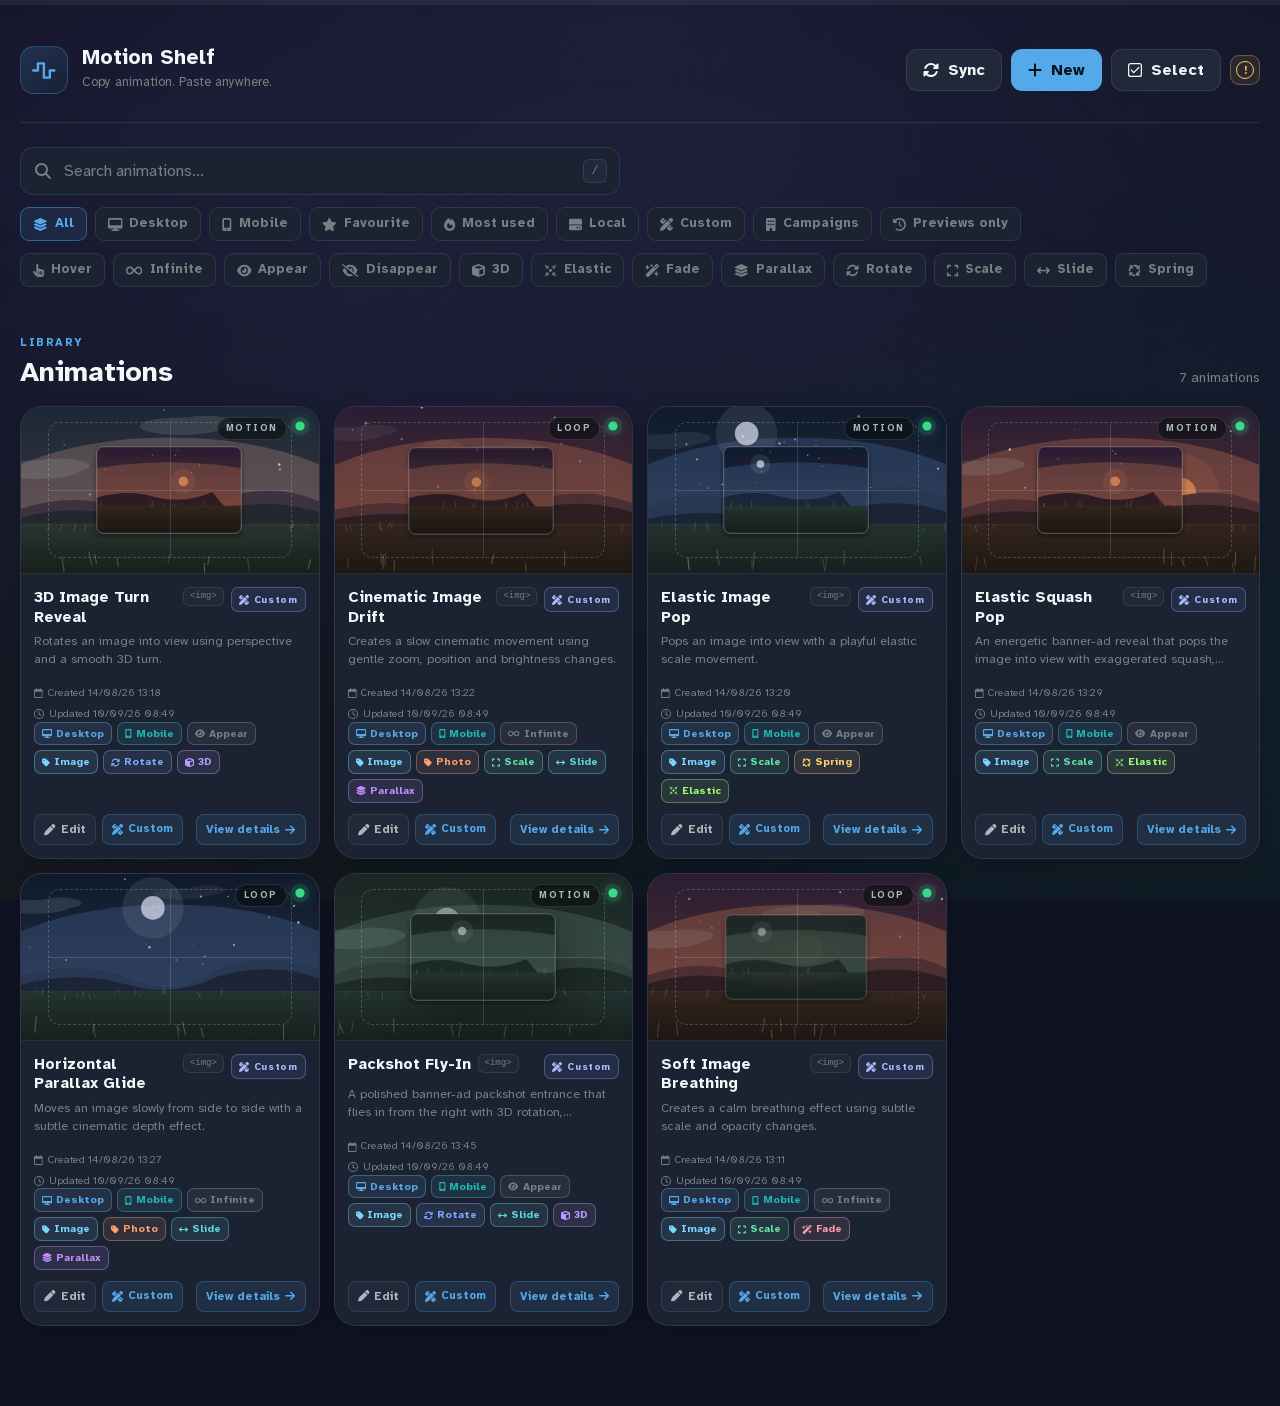
==== commit 4d3579af: "Release 1.31: viewport previews and local add-only sync" ====
--- a/index.html
+++ b/index.html
@@ -2,7 +2,7 @@
 <html lang="en">
   <head>
     <meta charset="UTF-8" />
-    <meta name="app-version" content="1.30" />
+    <meta name="app-version" content="1.31" />
 
     <meta name="viewport" content="width=device-width, initial-scale=1.0" />
 
@@ -13,25 +13,25 @@
 
     <title>Motion Shelf — Animation Library</title>
 
-    <link rel="stylesheet" href="./styles/fonts.css?v=1.30" />
-    <link rel="stylesheet" href="./styles/icons.css?v=1.30" />
+    <link rel="stylesheet" href="./styles/fonts.css?v=1.31" />
+    <link rel="stylesheet" href="./styles/icons.css?v=1.31" />
 
     <!-- Global -->
-    <link rel="stylesheet" href="./styles/styles.css?v=1.30" />
+    <link rel="stylesheet" href="./styles/styles.css?v=1.31" />
 
     <!-- Components -->
-    <link rel="stylesheet" href="./styles/base.css?v=1.30" />
-    <link rel="stylesheet" href="./styles/header.css?v=1.30" />
-    <link rel="stylesheet" href="./styles/filters.css?v=1.30" />
-    <link rel="stylesheet" href="./styles/cards.css?v=1.30" />
-    <link rel="stylesheet" href="./styles/modals.css?v=1.30" />
-    <link rel="stylesheet" href="./styles/forms.css?v=1.30" />
-    <link rel="stylesheet" href="./styles/enhancements.css?v=1.30" />
-    <link rel="stylesheet" href="./styles/library-atmosphere.css?v=1.30" />
-    <link rel="stylesheet" href="./styles/toast.css?v=1.30" />
+    <link rel="stylesheet" href="./styles/base.css?v=1.31" />
+    <link rel="stylesheet" href="./styles/header.css?v=1.31" />
+    <link rel="stylesheet" href="./styles/filters.css?v=1.31" />
+    <link rel="stylesheet" href="./styles/cards.css?v=1.31" />
+    <link rel="stylesheet" href="./styles/modals.css?v=1.31" />
+    <link rel="stylesheet" href="./styles/forms.css?v=1.31" />
+    <link rel="stylesheet" href="./styles/enhancements.css?v=1.31" />
+    <link rel="stylesheet" href="./styles/library-atmosphere.css?v=1.31" />
+    <link rel="stylesheet" href="./styles/toast.css?v=1.31" />
 
     <!-- ONLY @keyframes -->
-    <link rel="stylesheet" href="./styles/keyframes.css?v=1.30" />
+    <link rel="stylesheet" href="./styles/keyframes.css?v=1.31" />
   </head>
 
   <body class="library-page">
@@ -100,7 +100,7 @@
             id="previewNotice"
             type="button"
             data-tooltip-place="below"
-            data-tooltip="Card previews replay on hover with a generated stand-in subject.
+            data-tooltip="Card previews loop while visible in the viewport with a generated stand-in subject.
 They use a card-safe frame so viewport-scale travel stays understandable in the library.
 Copied, exported and pushed CSS keeps the animation's real settings and parent requirements."
           >
@@ -630,6 +630,7 @@
         </div>
 
         <dl class="scan-stats" id="scanStats"></dl>
+        <div class="scan-new-animations" id="scanNewAnimations" hidden></div>
         <div class="scan-broken-list" id="scanBrokenList" hidden></div>
 
         <div class="scan-actions">
@@ -719,48 +720,48 @@
     <script type="importmap">
 {
   "imports": {
-    "./scripts/animation-code.js": "./scripts/animation-code.js?v=1.30",
-    "./scripts/animation-extract.js": "./scripts/animation-extract.js?v=1.30",
-    "./scripts/animation-family.js": "./scripts/animation-family.js?v=1.30",
-    "./scripts/animations.js": "./scripts/animations.js?v=1.30",
-    "./scripts/app.js": "./scripts/app.js?v=1.30",
-    "./scripts/back-to-top.js": "./scripts/back-to-top.js?v=1.30",
-    "./scripts/background.js": "./scripts/background.js?v=1.30",
-    "./scripts/campaign-scan.js": "./scripts/campaign-scan.js?v=1.30",
-    "./scripts/cards.js": "./scripts/cards.js?v=1.30",
-    "./scripts/code.js": "./scripts/code.js?v=1.30",
-    "./scripts/delete-countdown.js": "./scripts/delete-countdown.js?v=1.30",
-    "./scripts/detail-adjustments.js": "./scripts/detail-adjustments.js?v=1.30",
-    "./scripts/easing.js": "./scripts/easing.js?v=1.30",
-    "./scripts/editor.js": "./scripts/editor.js?v=1.30",
-    "./scripts/favourites.js": "./scripts/favourites.js?v=1.30",
-    "./scripts/filesystem.js": "./scripts/filesystem.js?v=1.30",
-    "./scripts/filters.js": "./scripts/filters.js?v=1.30",
-    "./scripts/folder-picker.js": "./scripts/folder-picker.js?v=1.30",
-    "./scripts/icons.js": "./scripts/icons.js?v=1.30",
-    "./scripts/library-atmosphere.js": "./scripts/library-atmosphere.js?v=1.30",
-    "./scripts/modals.js": "./scripts/modals.js?v=1.30",
-    "./scripts/origin.js": "./scripts/origin.js?v=1.30",
-    "./scripts/parameters.js": "./scripts/parameters.js?v=1.30",
-    "./scripts/preview-hint.js": "./scripts/preview-hint.js?v=1.30",
-    "./scripts/preview-safety.js": "./scripts/preview-safety.js?v=1.30",
-    "./scripts/preview-scene.js": "./scripts/preview-scene.js?v=1.30",
-    "./scripts/runtime-audit.js": "./scripts/runtime-audit.js?v=1.30",
-    "./scripts/scroll-progress.js": "./scripts/scroll-progress.js?v=1.30",
-    "./scripts/state.js": "./scripts/state.js?v=1.30",
-    "./scripts/storage.js": "./scripts/storage.js?v=1.30",
-    "./scripts/sync-merge.js": "./scripts/sync-merge.js?v=1.30",
-    "./scripts/sync-ui.js": "./scripts/sync-ui.js?v=1.30",
-    "./scripts/tooltip.js": "./scripts/tooltip.js?v=1.30",
-    "./scripts/utils.js": "./scripts/utils.js?v=1.30",
-    "./scripts/validation.js": "./scripts/validation.js?v=1.30",
-    "./scripts/variant-groups.js": "./scripts/variant-groups.js?v=1.30"
+    "./scripts/animation-code.js": "./scripts/animation-code.js?v=1.31",
+    "./scripts/animation-extract.js": "./scripts/animation-extract.js?v=1.31",
+    "./scripts/animation-family.js": "./scripts/animation-family.js?v=1.31",
+    "./scripts/animations.js": "./scripts/animations.js?v=1.31",
+    "./scripts/app.js": "./scripts/app.js?v=1.31",
+    "./scripts/back-to-top.js": "./scripts/back-to-top.js?v=1.31",
+    "./scripts/background.js": "./scripts/background.js?v=1.31",
+    "./scripts/campaign-scan.js": "./scripts/campaign-scan.js?v=1.31",
+    "./scripts/cards.js": "./scripts/cards.js?v=1.31",
+    "./scripts/code.js": "./scripts/code.js?v=1.31",
+    "./scripts/delete-countdown.js": "./scripts/delete-countdown.js?v=1.31",
+    "./scripts/detail-adjustments.js": "./scripts/detail-adjustments.js?v=1.31",
+    "./scripts/easing.js": "./scripts/easing.js?v=1.31",
+    "./scripts/editor.js": "./scripts/editor.js?v=1.31",
+    "./scripts/favourites.js": "./scripts/favourites.js?v=1.31",
+    "./scripts/filesystem.js": "./scripts/filesystem.js?v=1.31",
+    "./scripts/filters.js": "./scripts/filters.js?v=1.31",
+    "./scripts/folder-picker.js": "./scripts/folder-picker.js?v=1.31",
+    "./scripts/icons.js": "./scripts/icons.js?v=1.31",
+    "./scripts/library-atmosphere.js": "./scripts/library-atmosphere.js?v=1.31",
+    "./scripts/modals.js": "./scripts/modals.js?v=1.31",
+    "./scripts/origin.js": "./scripts/origin.js?v=1.31",
+    "./scripts/parameters.js": "./scripts/parameters.js?v=1.31",
+    "./scripts/preview-hint.js": "./scripts/preview-hint.js?v=1.31",
+    "./scripts/preview-safety.js": "./scripts/preview-safety.js?v=1.31",
+    "./scripts/preview-scene.js": "./scripts/preview-scene.js?v=1.31",
+    "./scripts/runtime-audit.js": "./scripts/runtime-audit.js?v=1.31",
+    "./scripts/scroll-progress.js": "./scripts/scroll-progress.js?v=1.31",
+    "./scripts/state.js": "./scripts/state.js?v=1.31",
+    "./scripts/storage.js": "./scripts/storage.js?v=1.31",
+    "./scripts/sync-merge.js": "./scripts/sync-merge.js?v=1.31",
+    "./scripts/sync-ui.js": "./scripts/sync-ui.js?v=1.31",
+    "./scripts/tooltip.js": "./scripts/tooltip.js?v=1.31",
+    "./scripts/utils.js": "./scripts/utils.js?v=1.31",
+    "./scripts/validation.js": "./scripts/validation.js?v=1.31",
+    "./scripts/variant-groups.js": "./scripts/variant-groups.js?v=1.31"
   }
 }
     </script>
-    <script type="module" src="./scripts/app.js?v=1.30"></script>
-    <script type="module" src="./scripts/library-atmosphere.js?v=1.30"></script>
-    <script type="module" src="./scripts/scroll-progress.js?v=1.30"></script>
-    <script type="module" src="./scripts/back-to-top.js?v=1.30"></script>
+    <script type="module" src="./scripts/app.js?v=1.31"></script>
+    <script type="module" src="./scripts/library-atmosphere.js?v=1.31"></script>
+    <script type="module" src="./scripts/scroll-progress.js?v=1.31"></script>
+    <script type="module" src="./scripts/back-to-top.js?v=1.31"></script>
   </body>
 </html>
--- a/styles/enhancements.css
+++ b/styles/enhancements.css
@@ -675,7 +675,8 @@
   transform: translate(-50%, -50%);
 }
 
-.editor-live-stage .safe-frame span {
+.editor-live-stage .safe-frame span,
+.detail-preview .safe-frame span {
   display: block;
   position: absolute;
   top: 8px;
@@ -683,6 +684,14 @@
   color: rgba(224, 249, 244, 0.34);
   font-size: 8px;
   letter-spacing: 0.14em;
+}
+
+.detail-preview .safe-frame {
+  border-color: rgba(224, 249, 244, 0.5);
+}
+
+.detail-preview .safe-frame span {
+  color: rgba(224, 249, 244, 0.8);
 }
 
 .editor-live-parent {
@@ -1153,6 +1162,14 @@
   font-weight: 700;
   font-variant-numeric: tabular-nums;
 }
+
+.scan-new-animations {
+  margin: 16px 30px;
+  color: var(--text);
+  font-size: 13px;
+}
+.scan-new-animations summary { cursor: pointer; font-weight: 700; }
+.scan-new-animations ul { max-height: 220px; overflow-y: auto; line-height: 1.7; }
 
 .scan-broken-list {
   margin: 12px 30px 0;
